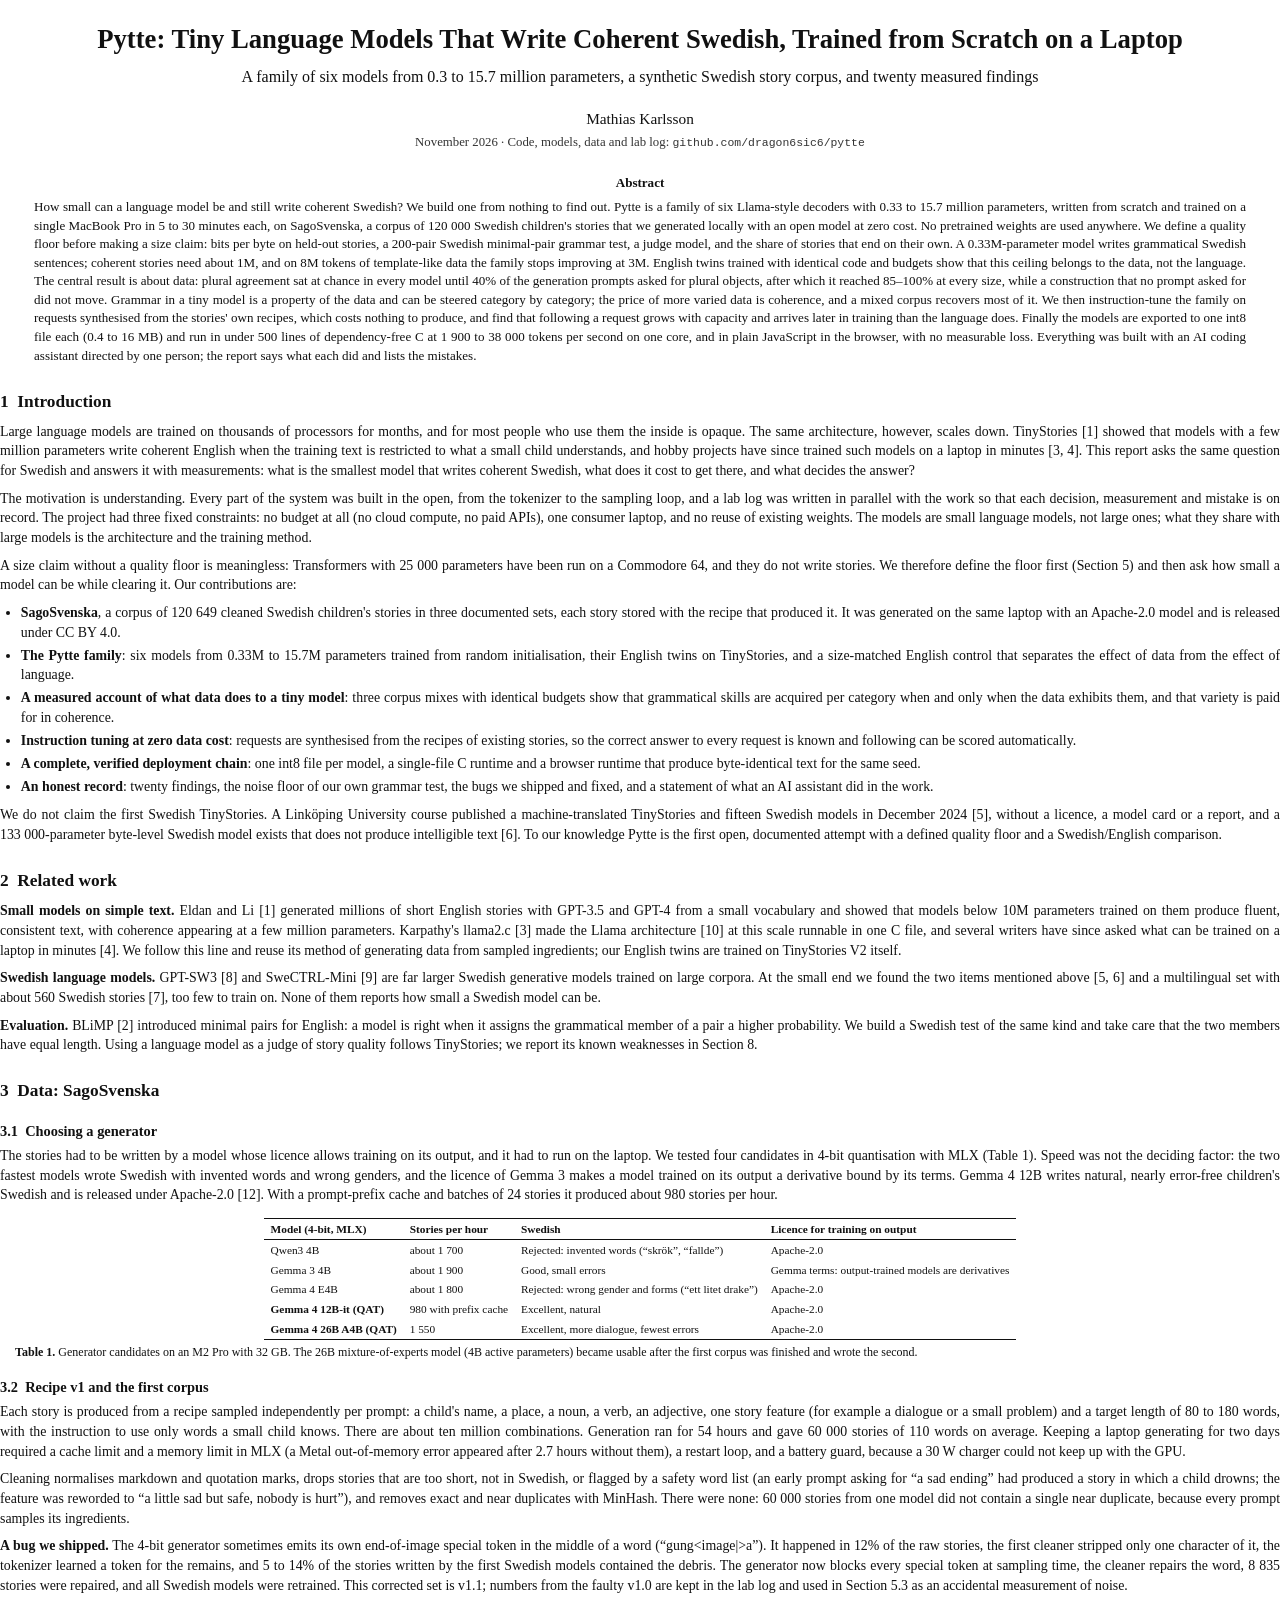
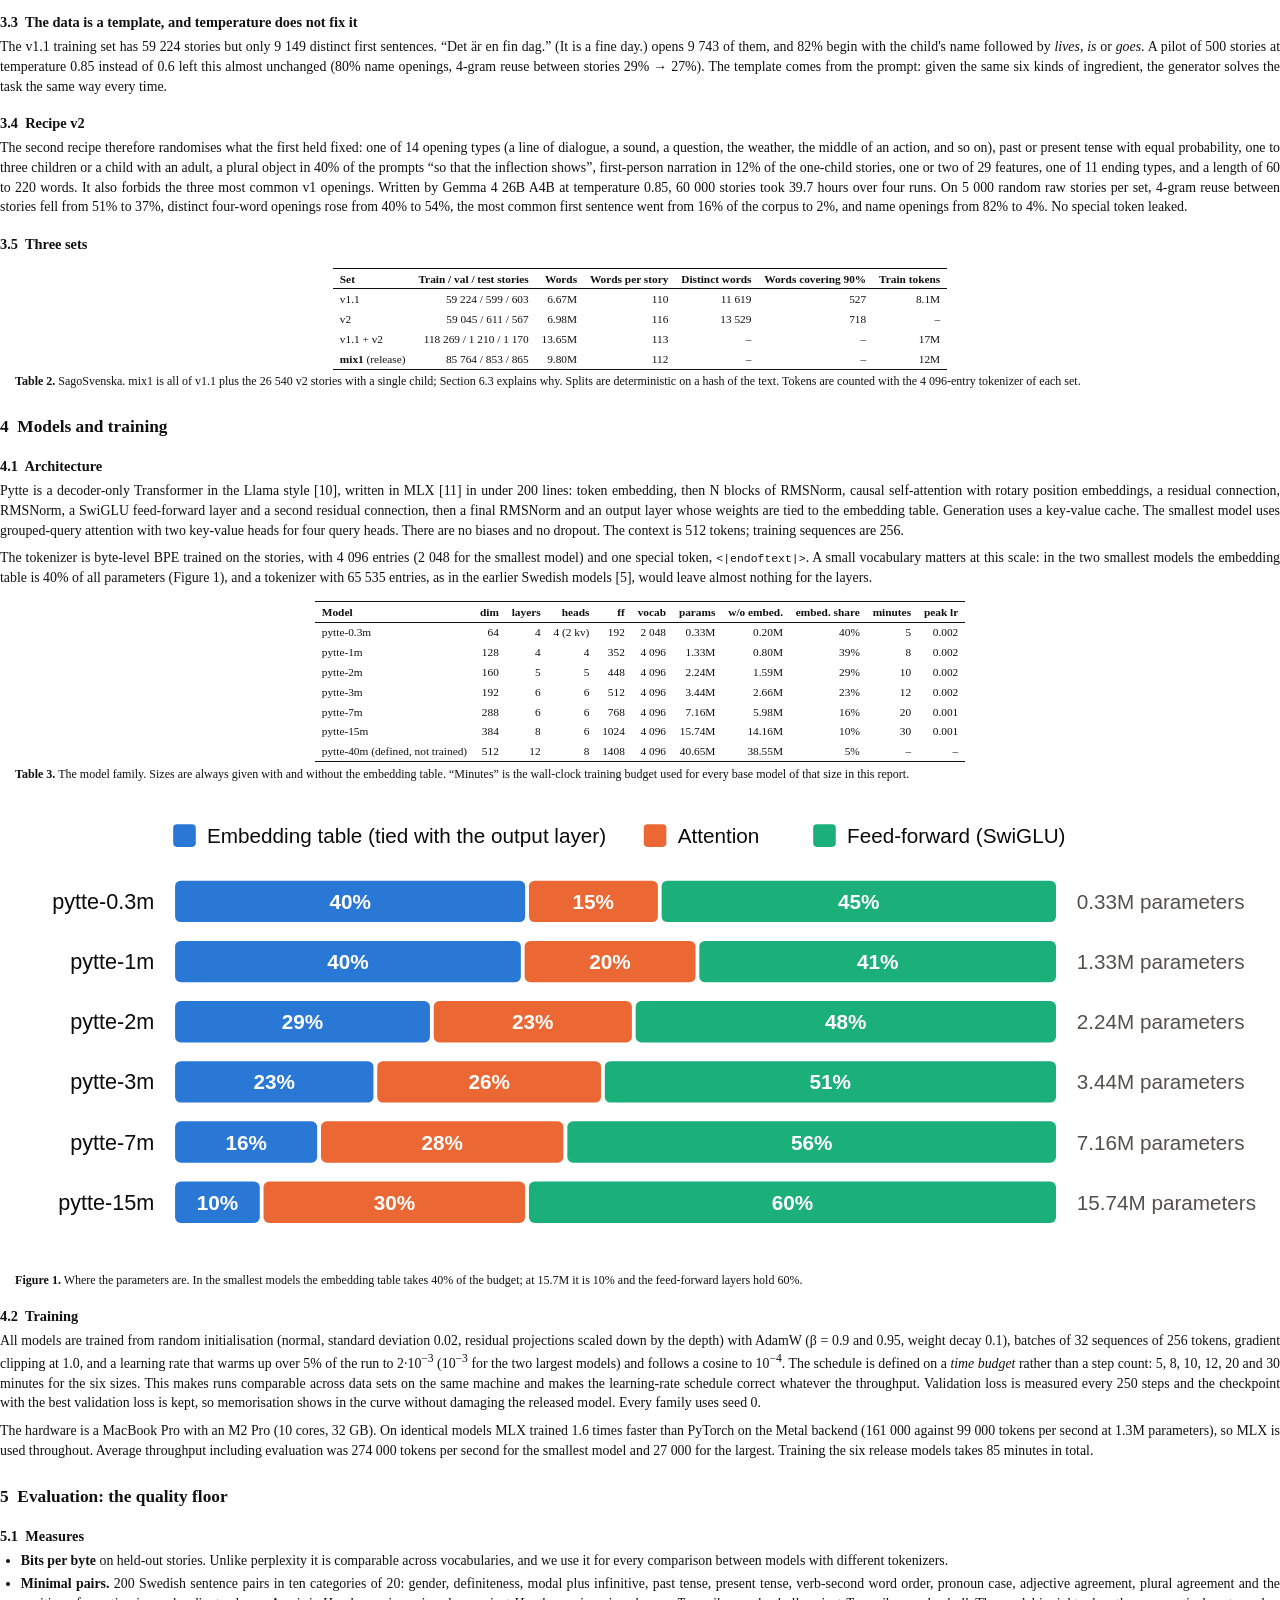
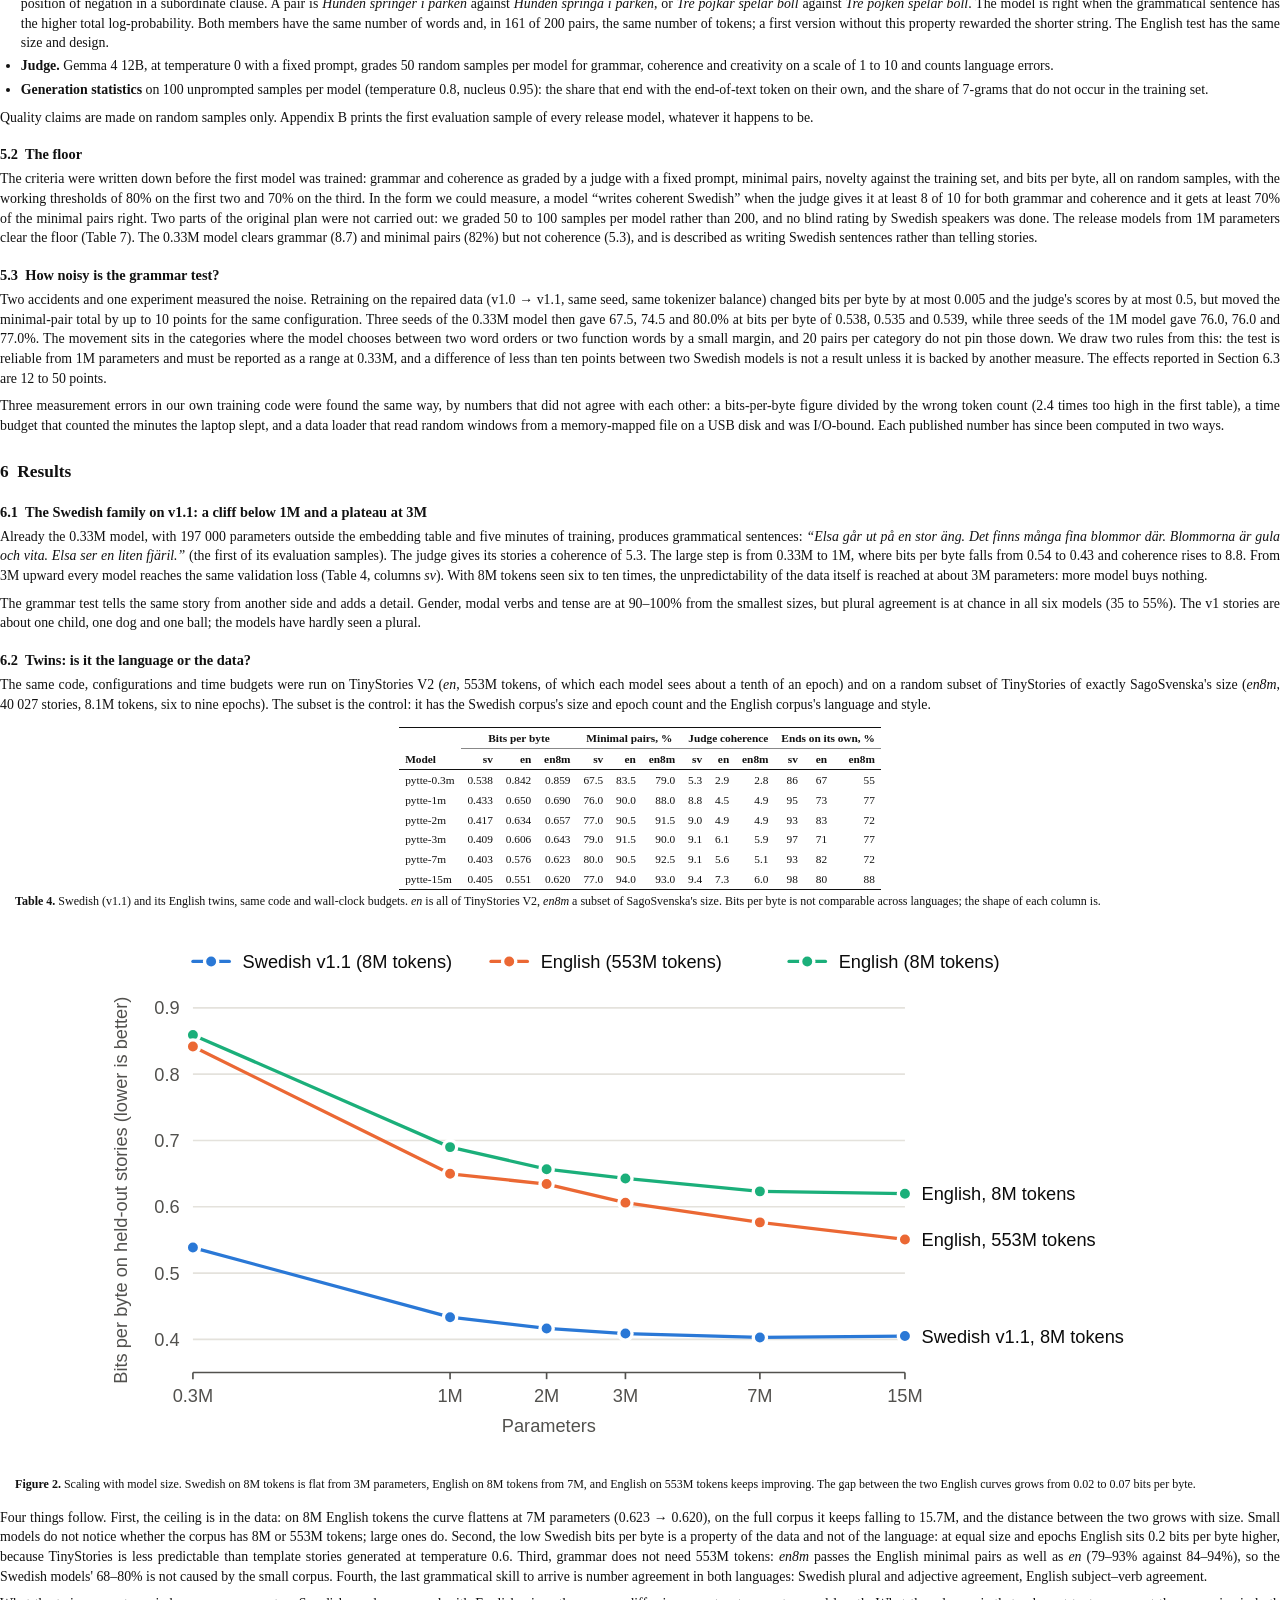
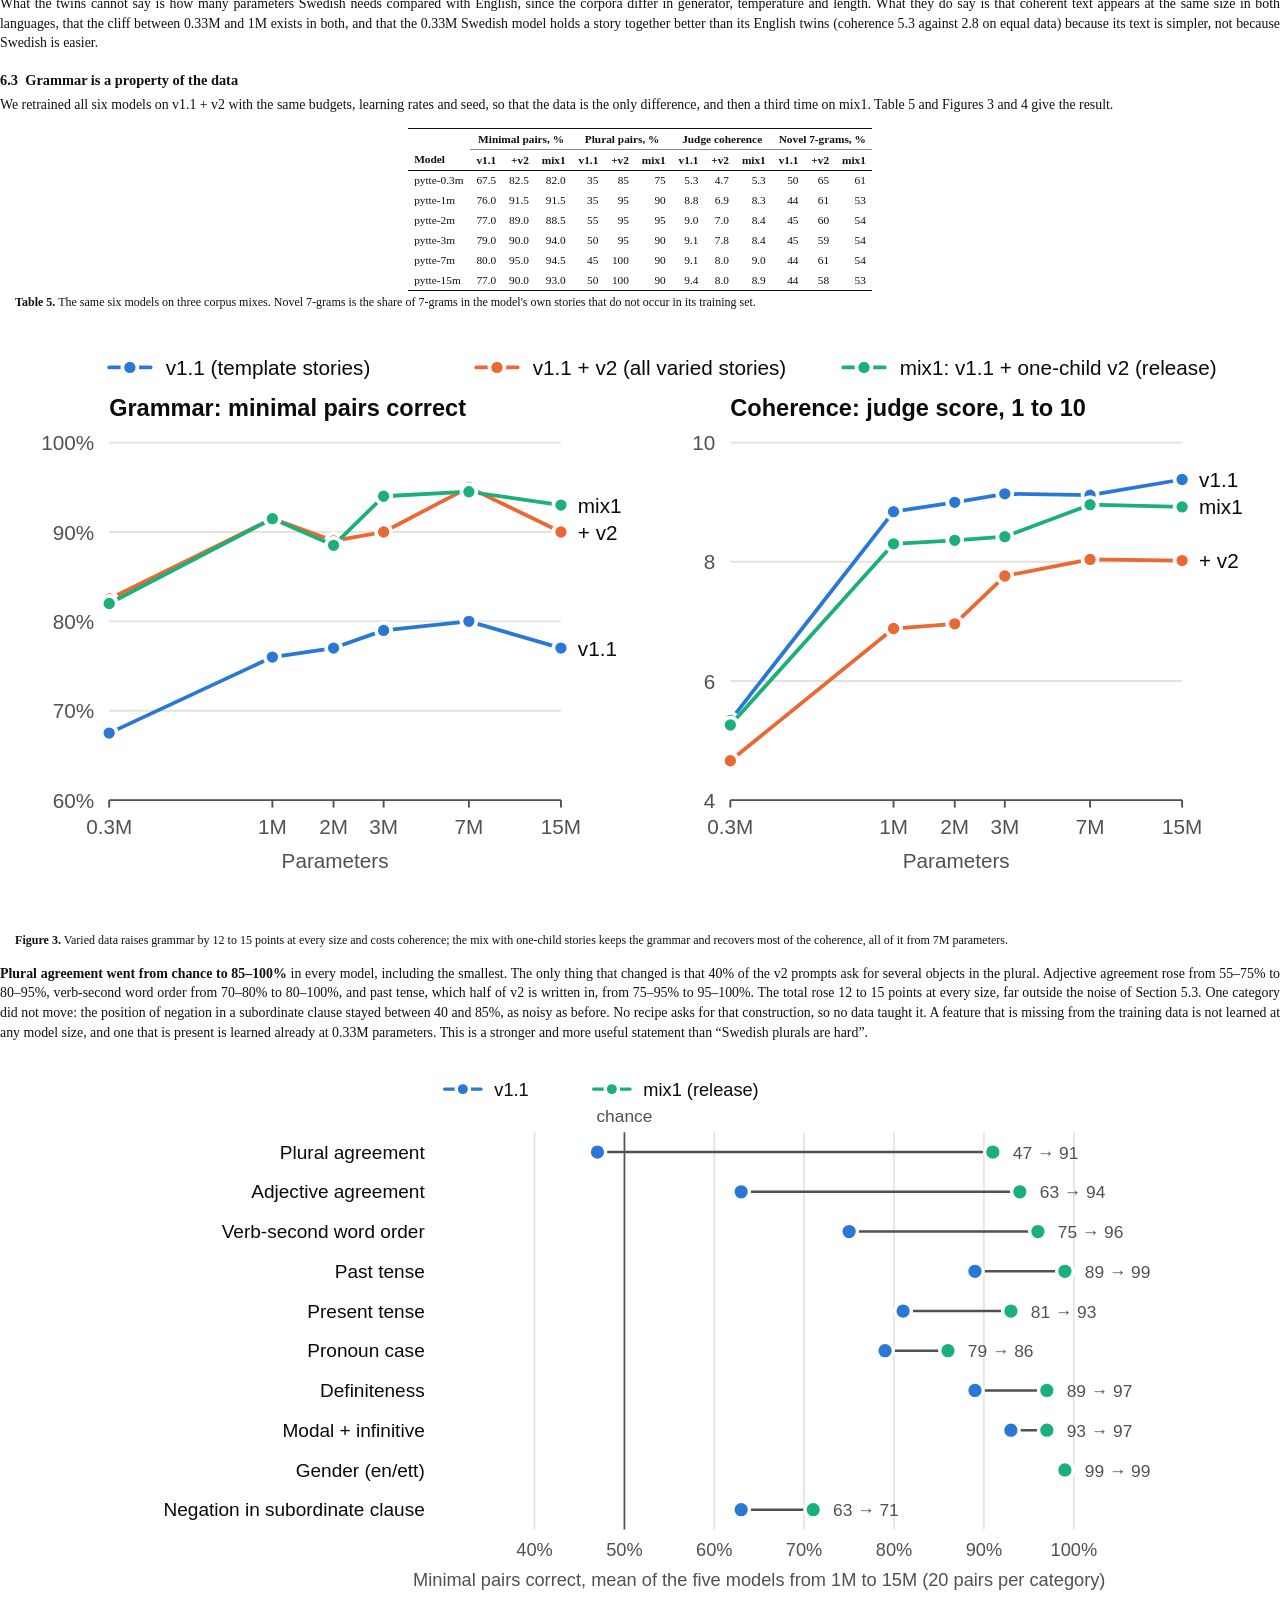
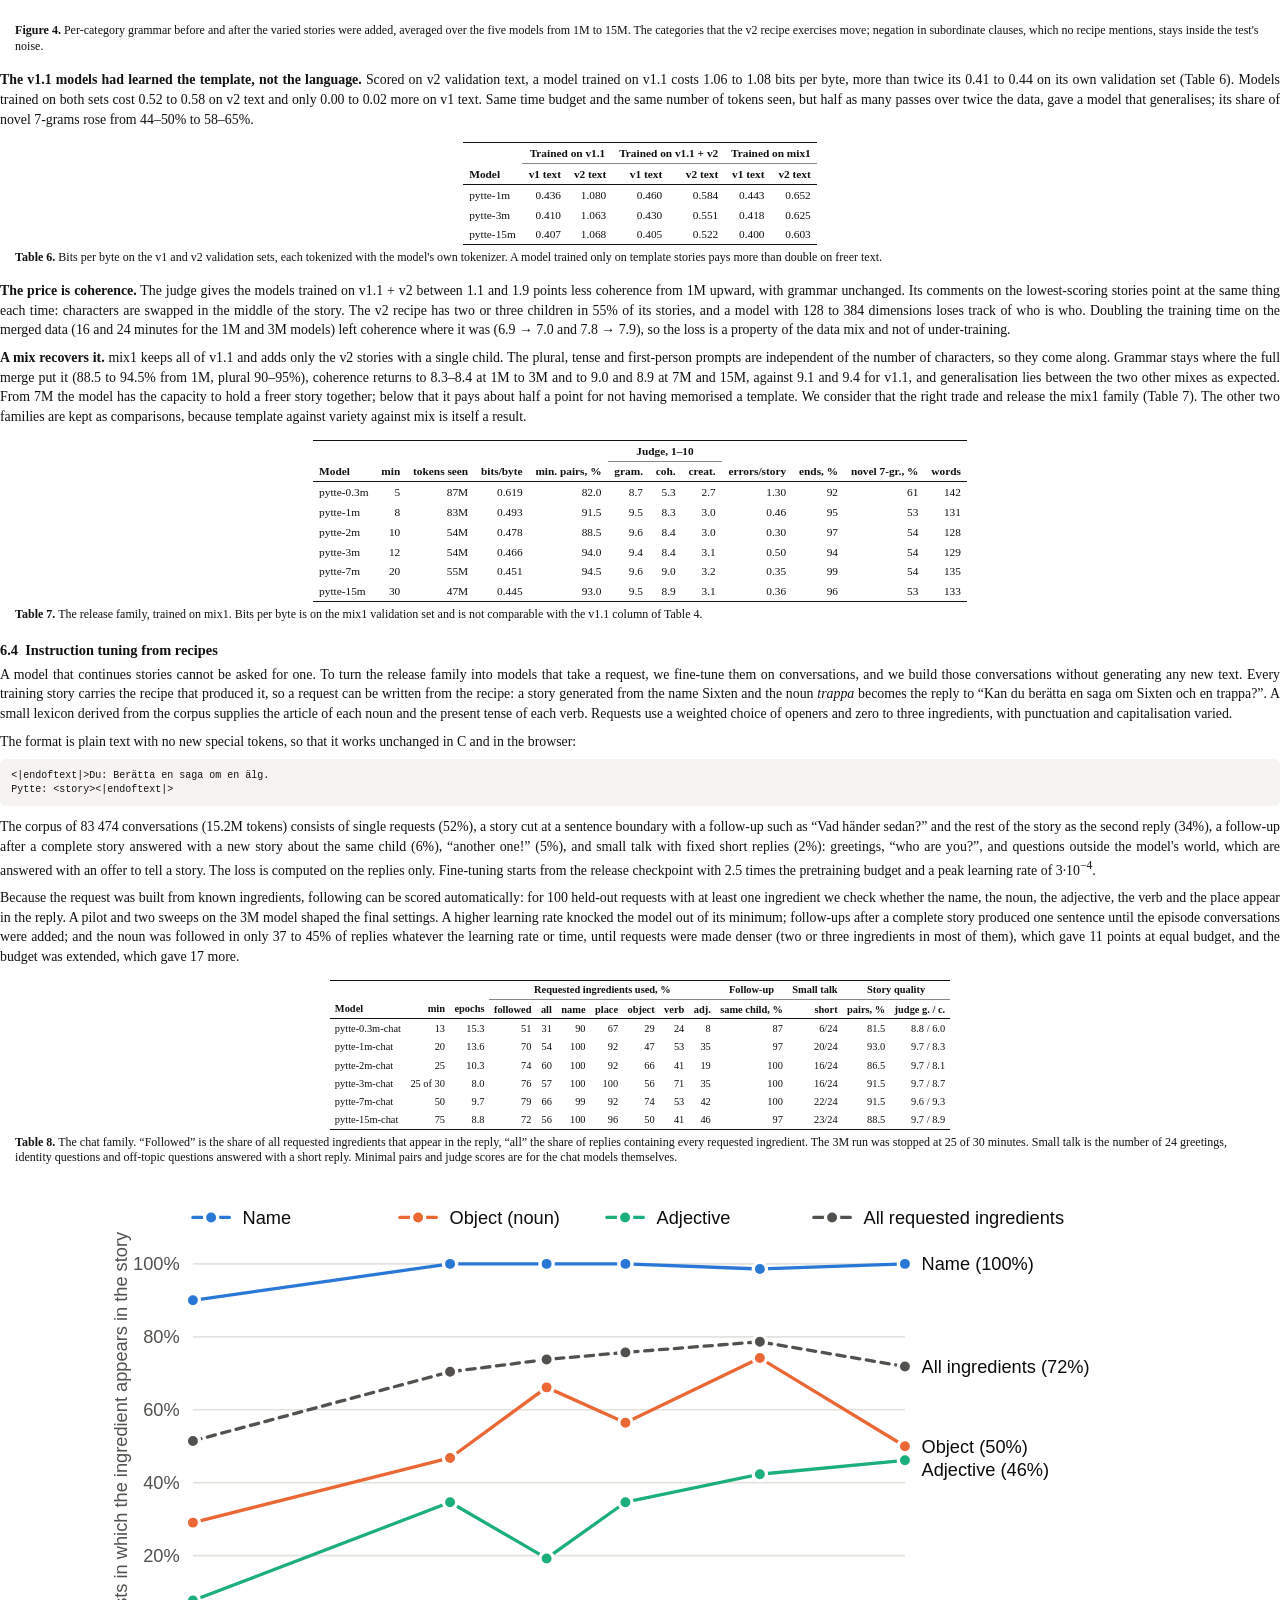
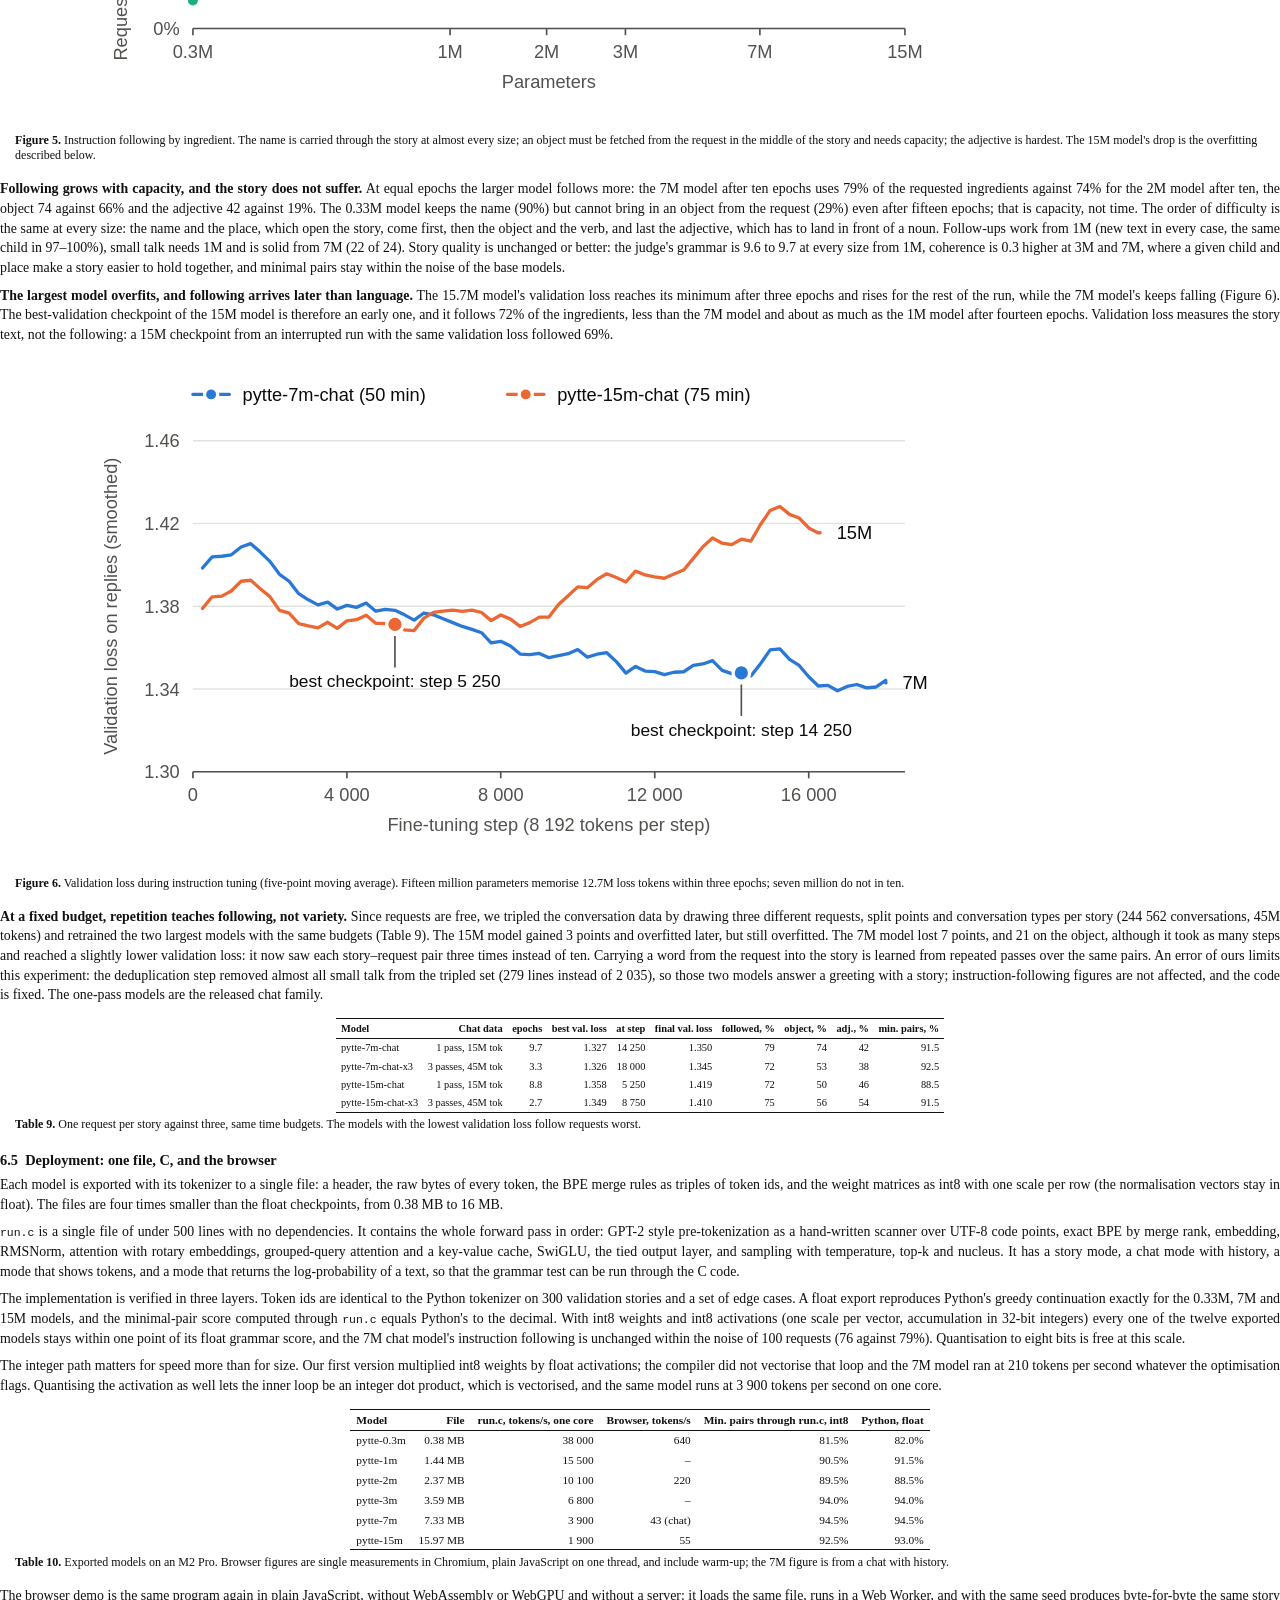
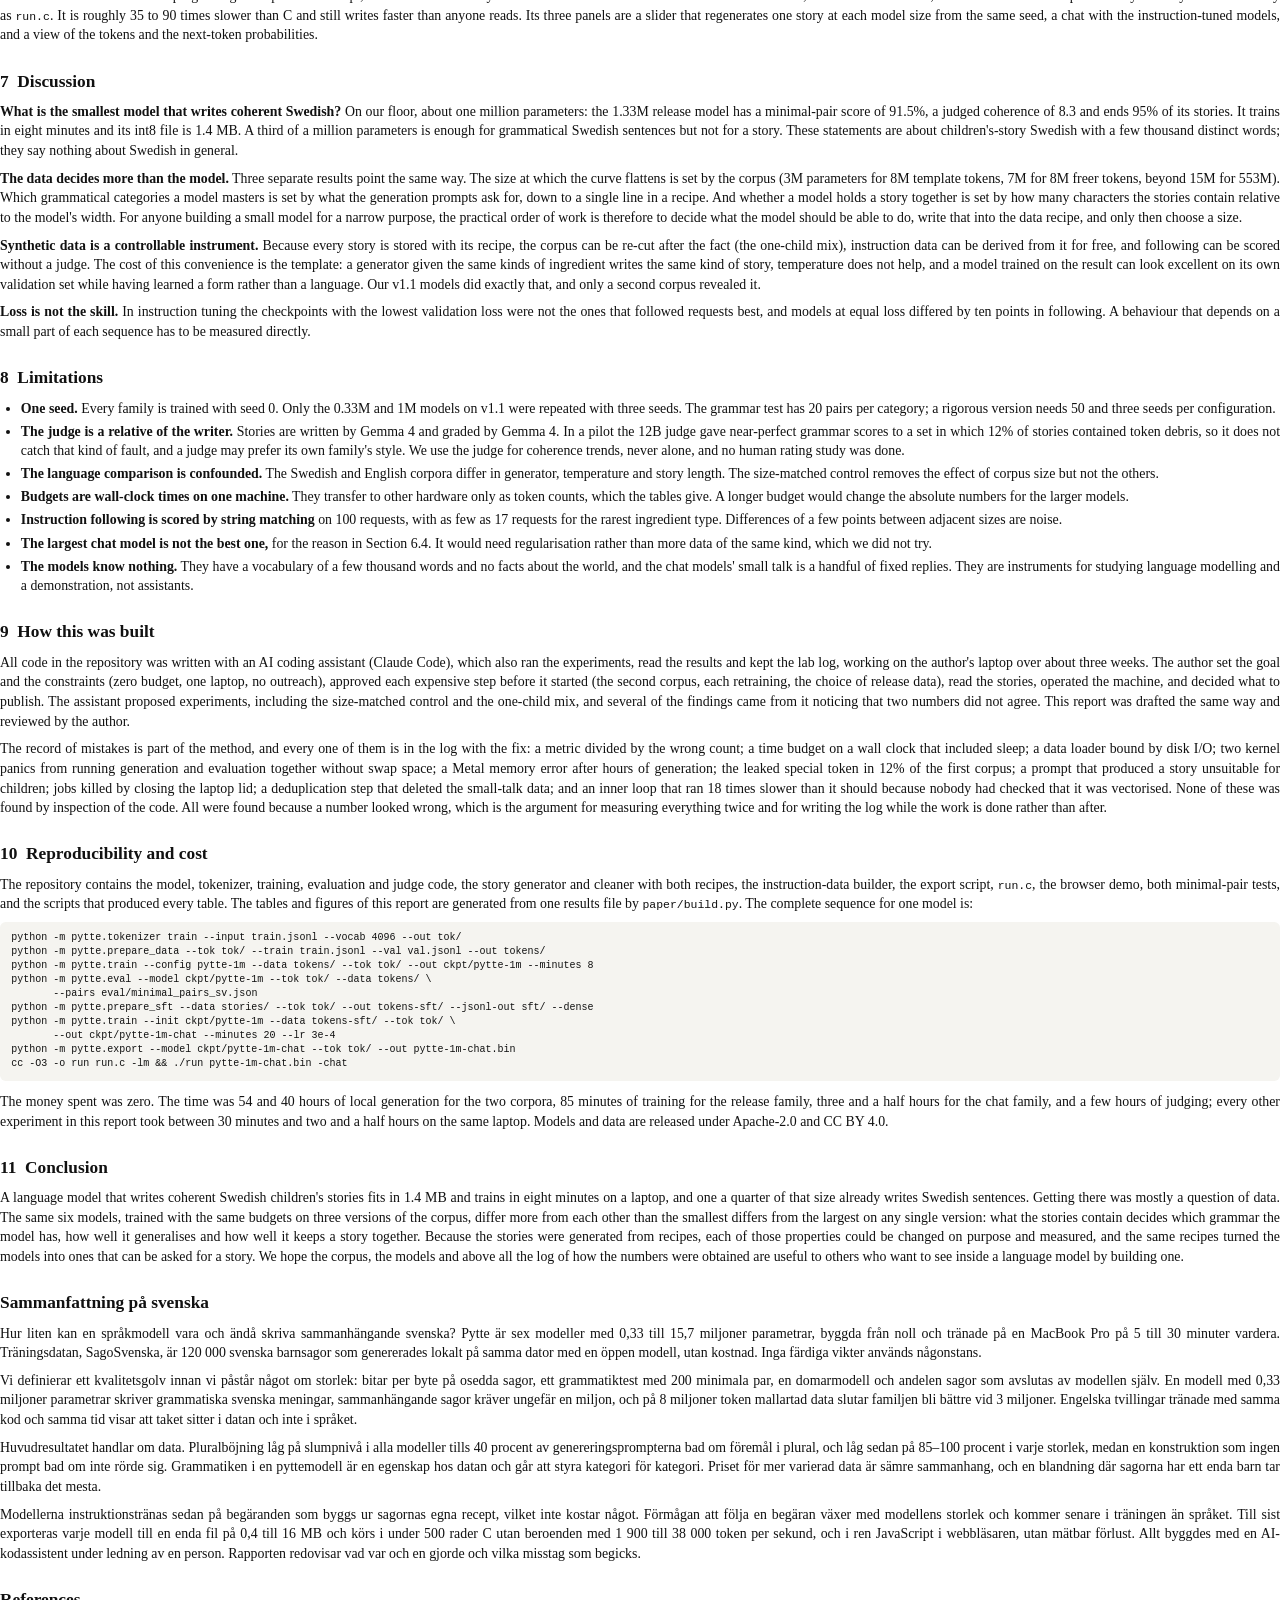
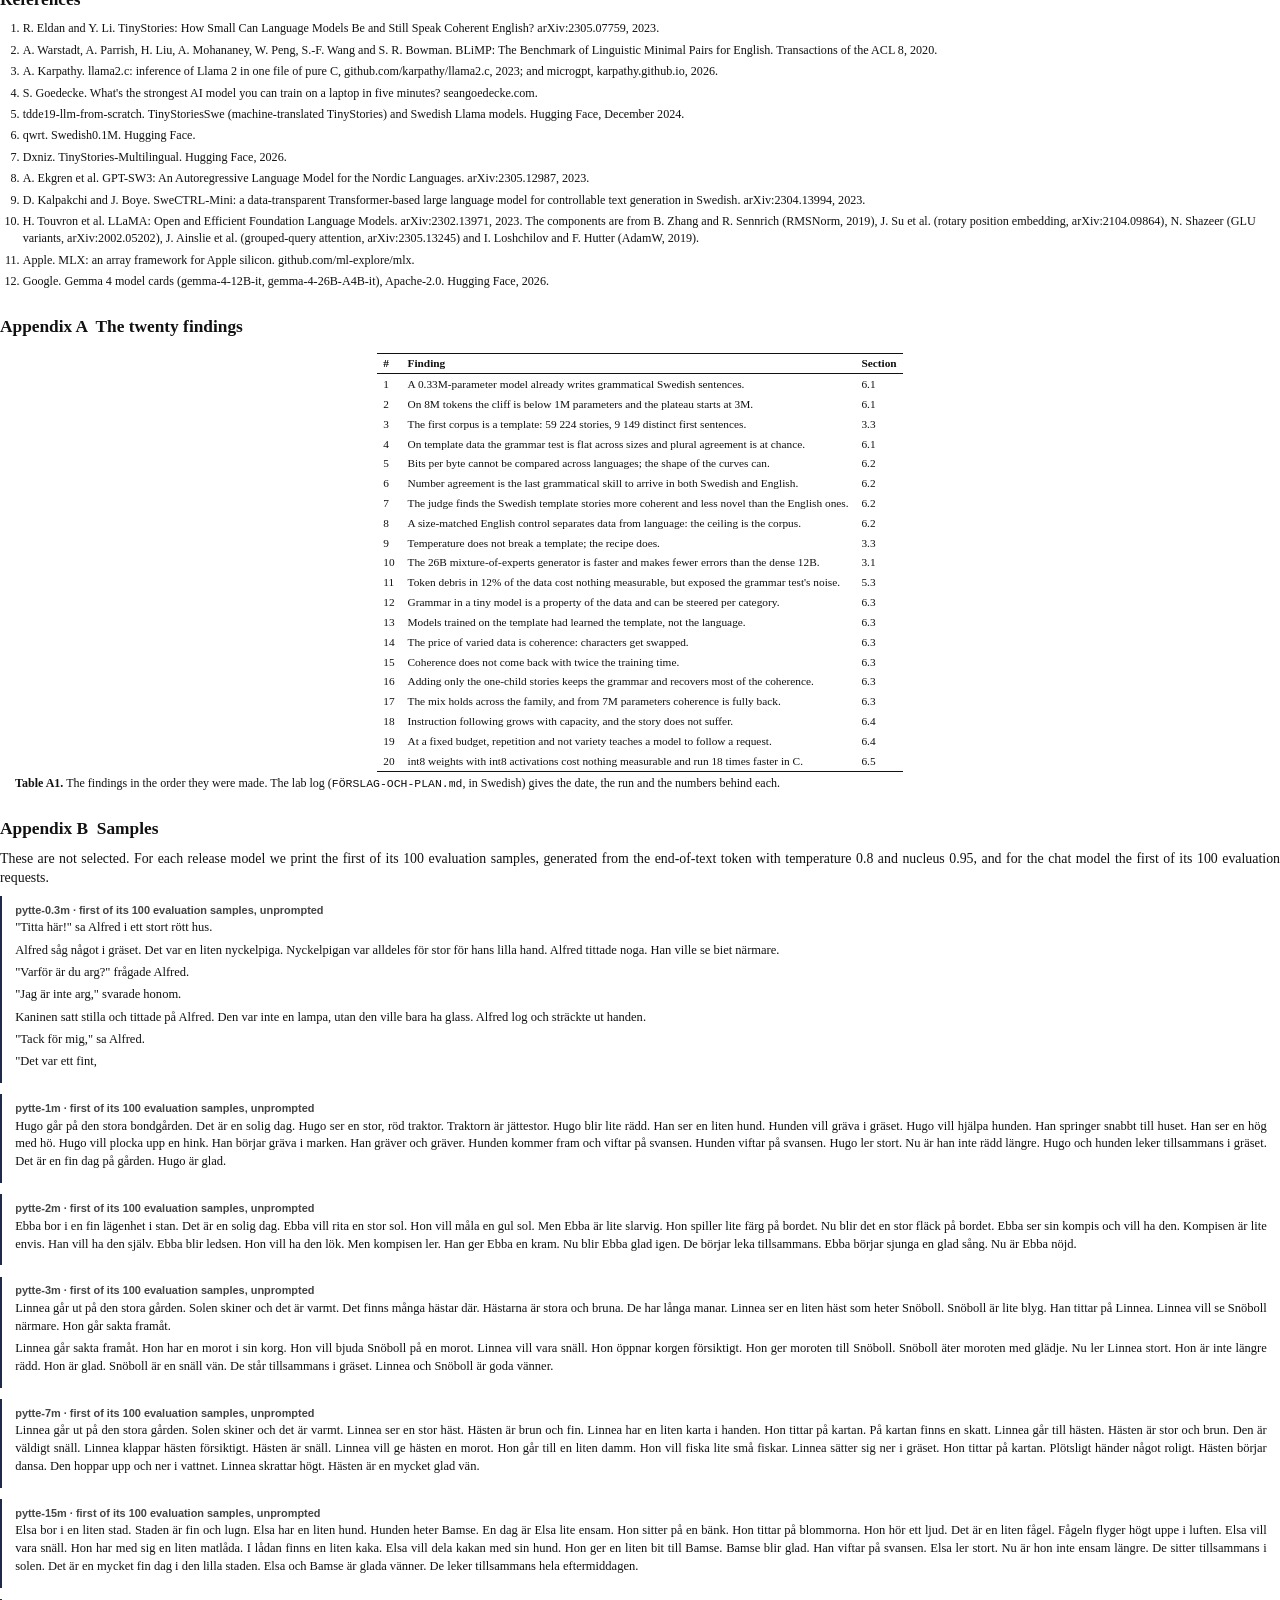
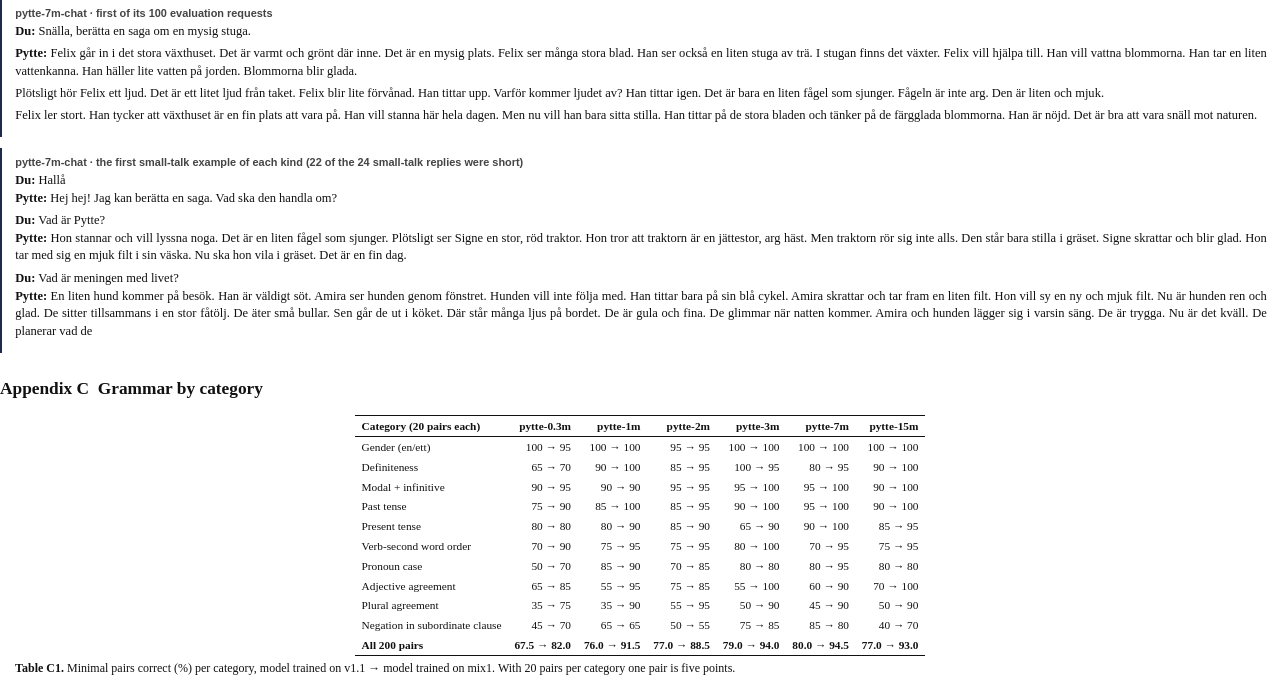
==== paper/pytte.html @ 37c6af65 "Report: paper/pytte.pdf (19 pages) with reproducible tables and figures paper/collect_results.py gat" ====
<!doctype html>
<html lang="en">
<head>
<meta charset="utf-8">
<title>Pytte: Tiny Language Models That Write Coherent Swedish, Trained from Scratch on a Laptop</title>
<meta name="author" content="Mathias Karlsson">
<style>
@page { size: A4; margin: 21mm 20mm 22mm 20mm; @bottom-center { content: counter(page); font: 9pt "STIX Two Text", Georgia, serif; color: #444; } }
@page :first { @bottom-center { content: ""; } }
* { box-sizing: border-box; }
html { font: 10.4pt/1.42 "STIX Two Text", "STIXGeneral", Georgia, "Times New Roman", serif; color: #111; }
body { margin: 0; text-align: justify; hyphens: auto; -webkit-hyphens: auto; hyphenate-limit-chars: 8 4 4; }
h1 { font-size: 20pt; line-height: 1.2; text-align: center; margin: 6mm 0 3mm; hyphens: none; }
.subtitle { text-align: center; font-size: 12pt; margin: 0 8mm 5mm; hyphens: none; }
.author { text-align: center; font-size: 11.5pt; margin: 0; }
.affil { text-align: center; font-size: 9.6pt; color: #333; margin: 1mm 0 6mm; }
.abstract { margin: 0 9mm 5mm; font-size: 9.8pt; }
.abstract b.h { display: block; text-align: center; margin-bottom: 1.5mm; }
h2 { font-size: 13pt; margin: 6.5mm 0 2mm; break-after: avoid; text-align: left; hyphens: none; }
h3 { font-size: 10.8pt; margin: 4.5mm 0 1.2mm; break-after: avoid; text-align: left; hyphens: none; }
p { margin: 0 0 2.1mm; orphans: 3; widows: 3; }
ul, ol { margin: 0 0 2.2mm; padding-left: 5.5mm; }
li { margin-bottom: 0.9mm; }
code, .mono { font: 8.6pt/1.3 Menlo, "SF Mono", Consolas, monospace; hyphens: none; }
pre { font: 7.5pt/1.4 Menlo, "SF Mono", Consolas, monospace; background: #f5f4f0; padding: 2.5mm 3mm; border-radius: 1.5mm; margin: 1mm 0 3mm; text-align: left; white-space: pre-wrap; break-inside: avoid; }
table { border-collapse: collapse; margin: 1.5mm auto 1mm; font-size: 8.5pt; line-height: 1.25; font-variant-numeric: tabular-nums; hyphens: none; text-align: right; }
thead tr:first-child th { border-top: 0.9pt solid #111; }
thead tr:last-child th { border-bottom: 0.5pt solid #111; }
tbody tr:last-child td { border-bottom: 0.9pt solid #111; }
th, td { padding: 0.75mm 1.7mm; vertical-align: top; }
td { white-space: nowrap; }
table.wrap td { white-space: normal; }
table.wide { font-size: 7.8pt; }
table.wide th, table.wide td { padding: 0.7mm 1.25mm; }
th { font-weight: 600; }
th.grp { text-align: center; border-bottom: 0.4pt solid #888; }
th.grp:empty { border-bottom: 0; }
td:first-child, th:first-child { text-align: left; white-space: nowrap; }
table.left td, table.left th { text-align: left; }
table.left td:first-child { white-space: normal; }
table.wrap td:first-child { white-space: normal; }
.tab, figure { break-inside: avoid; margin: 3.5mm 0 4mm; }
figure img { display: block; width: 100%; height: auto; }
figure.narrow img { width: 88%; margin: 0 auto; }
.cap { font-size: 9pt; line-height: 1.32; margin: 1.2mm 4mm 0; text-align: left; hyphens: none; }
.cap b { font-weight: 600; }
.sample { break-inside: avoid; margin: 0 0 3mm; padding: 2mm 3.5mm; border-left: 1.6pt solid #1E2A4A; font-size: 9.4pt; }
.sample .who { font: 600 8.2pt "Helvetica Neue", Helvetica, Arial, sans-serif; color: #444; margin-bottom: 1mm; text-align: left; }
.sample p { margin-bottom: 1.2mm; }
.refs { font-size: 9.1pt; text-align: left; hyphens: none; padding-left: 6mm; }
.refs li { margin-bottom: 1.1mm; }
.sv { hyphens: auto; }
.note { font-size: 9.2pt; color: #222; }
a { color: inherit; text-decoration: none; }
.pb { break-before: page; }
</style>
</head>
<body>

<h1>Pytte: Tiny Language Models That Write Coherent Swedish, Trained from Scratch on a Laptop</h1>
<p class="subtitle">A family of six models from 0.3 to 15.7 million parameters, a synthetic Swedish story corpus, and twenty measured findings</p>
<p class="author">Mathias Karlsson</p>
<p class="affil">November 2026 · Code, models, data and lab log: <span class="mono">github.com/dragon6sic6/pytte</span></p>

<div class="abstract">
<b class="h">Abstract</b>
<p>How small can a language model be and still write coherent Swedish? We build one from nothing to find out. Pytte is a family of six Llama-style decoders with 0.33 to 15.7 million parameters, written from scratch and trained on a single MacBook Pro in 5 to 30 minutes each, on SagoSvenska, a corpus of 120&nbsp;000 Swedish children's stories that we generated locally with an open model at zero cost. No pretrained weights are used anywhere. We define a quality floor before making a size claim: bits per byte on held-out stories, a 200-pair Swedish minimal-pair grammar test, a judge model, and the share of stories that end on their own. A 0.33M-parameter model writes grammatical Swedish sentences; coherent stories need about 1M, and on 8M tokens of template-like data the family stops improving at 3M. English twins trained with identical code and budgets show that this ceiling belongs to the data, not the language. The central result is about data: plural agreement sat at chance in every model until 40% of the generation prompts asked for plural objects, after which it reached 85–100% at every size, while a construction that no prompt asked for did not move. Grammar in a tiny model is a property of the data and can be steered category by category; the price of more varied data is coherence, and a mixed corpus recovers most of it. We then instruction-tune the family on requests synthesised from the stories' own recipes, which costs nothing to produce, and find that following a request grows with capacity and arrives later in training than the language does. Finally the models are exported to one int8 file each (0.4 to 16 MB) and run in under 500 lines of dependency-free C at 1&nbsp;900 to 38&nbsp;000 tokens per second on one core, and in plain JavaScript in the browser, with no measurable loss. Everything was built with an AI coding assistant directed by one person; the report says what each did and lists the mistakes.</p>
</div>

<h2>1&nbsp;&nbsp;Introduction</h2>
<p>Large language models are trained on thousands of processors for months, and for most people who use them the inside is opaque. The same architecture, however, scales down. TinyStories [1] showed that models with a few million parameters write coherent English when the training text is restricted to what a small child understands, and hobby projects have since trained such models on a laptop in minutes [3, 4]. This report asks the same question for Swedish and answers it with measurements: what is the smallest model that writes coherent Swedish, what does it cost to get there, and what decides the answer?</p>
<p>The motivation is understanding. Every part of the system was built in the open, from the tokenizer to the sampling loop, and a lab log was written in parallel with the work so that each decision, measurement and mistake is on record. The project had three fixed constraints: no budget at all (no cloud compute, no paid APIs), one consumer laptop, and no reuse of existing weights. The models are small language models, not large ones; what they share with large models is the architecture and the training method.</p>
<p>A size claim without a quality floor is meaningless: Transformers with 25&nbsp;000 parameters have been run on a Commodore 64, and they do not write stories. We therefore define the floor first (Section 5) and then ask how small a model can be while clearing it. Our contributions are:</p>
<ul>
<li><b>SagoSvenska</b>, a corpus of 120&nbsp;649 cleaned Swedish children's stories in three documented sets, each story stored with the recipe that produced it. It was generated on the same laptop with an Apache-2.0 model and is released under CC BY 4.0.</li>
<li><b>The Pytte family</b>: six models from 0.33M to 15.7M parameters trained from random initialisation, their English twins on TinyStories, and a size-matched English control that separates the effect of data from the effect of language.</li>
<li><b>A measured account of what data does to a tiny model</b>: three corpus mixes with identical budgets show that grammatical skills are acquired per category when and only when the data exhibits them, and that variety is paid for in coherence.</li>
<li><b>Instruction tuning at zero data cost</b>: requests are synthesised from the recipes of existing stories, so the correct answer to every request is known and following can be scored automatically.</li>
<li><b>A complete, verified deployment chain</b>: one int8 file per model, a single-file C runtime and a browser runtime that produce byte-identical text for the same seed.</li>
<li><b>An honest record</b>: twenty findings, the noise floor of our own grammar test, the bugs we shipped and fixed, and a statement of what an AI assistant did in the work.</li>
</ul>
<p>We do not claim the first Swedish TinyStories. A Linköping University course published a machine-translated TinyStories and fifteen Swedish models in December 2024 [5], without a licence, a model card or a report, and a 133&nbsp;000-parameter byte-level Swedish model exists that does not produce intelligible text [6]. To our knowledge Pytte is the first open, documented attempt with a defined quality floor and a Swedish/English comparison.</p>

<h2>2&nbsp;&nbsp;Related work</h2>
<p><b>Small models on simple text.</b> Eldan and Li [1] generated millions of short English stories with GPT-3.5 and GPT-4 from a small vocabulary and showed that models below 10M parameters trained on them produce fluent, consistent text, with coherence appearing at a few million parameters. Karpathy's llama2.c [3] made the Llama architecture [10] at this scale runnable in one C file, and several writers have since asked what can be trained on a laptop in minutes [4]. We follow this line and reuse its method of generating data from sampled ingredients; our English twins are trained on TinyStories V2 itself.</p>
<p><b>Swedish language models.</b> GPT-SW3 [8] and SweCTRL-Mini [9] are far larger Swedish generative models trained on large corpora. At the small end we found the two items mentioned above [5, 6] and a multilingual set with about 560 Swedish stories [7], too few to train on. None of them reports how small a Swedish model can be.</p>
<p><b>Evaluation.</b> BLiMP [2] introduced minimal pairs for English: a model is right when it assigns the grammatical member of a pair a higher probability. We build a Swedish test of the same kind and take care that the two members have equal length. Using a language model as a judge of story quality follows TinyStories; we report its known weaknesses in Section 8.</p>

<h2>3&nbsp;&nbsp;Data: SagoSvenska</h2>
<h3>3.1&nbsp;&nbsp;Choosing a generator</h3>
<p>The stories had to be written by a model whose licence allows training on its output, and it had to run on the laptop. We tested four candidates in 4-bit quantisation with MLX (Table 1). Speed was not the deciding factor: the two fastest models wrote Swedish with invented words and wrong genders, and the licence of Gemma 3 makes a model trained on its output a derivative bound by its terms. Gemma 4 12B writes natural, nearly error-free children's Swedish and is released under Apache-2.0 [12]. With a prompt-prefix cache and batches of 24 stories it produced about 980 stories per hour.</p>
<div class="tab">
<table class="left wrap">
<thead><tr><th>Model (4-bit, MLX)</th><th>Stories per hour</th><th>Swedish</th><th>Licence for training on output</th></tr></thead>
<tbody>
<tr><td>Qwen3 4B</td><td>about 1&nbsp;700</td><td>Rejected: invented words (“skrök”, “fallde”)</td><td>Apache-2.0</td></tr>
<tr><td>Gemma 3 4B</td><td>about 1&nbsp;900</td><td>Good, small errors</td><td>Gemma terms: output-trained models are derivatives</td></tr>
<tr><td>Gemma 4 E4B</td><td>about 1&nbsp;800</td><td>Rejected: wrong gender and forms (“ett litet drake”)</td><td>Apache-2.0</td></tr>
<tr><td><b>Gemma 4 12B-it (QAT)</b></td><td>980 with prefix cache</td><td>Excellent, natural</td><td>Apache-2.0</td></tr>
<tr><td><b>Gemma 4 26B A4B (QAT)</b></td><td>1&nbsp;550</td><td>Excellent, more dialogue, fewest errors</td><td>Apache-2.0</td></tr>
</tbody></table>
<p class="cap"><b>Table 1.</b> Generator candidates on an M2 Pro with 32 GB. The 26B mixture-of-experts model (4B active parameters) became usable after the first corpus was finished and wrote the second.</p>
</div>

<h3>3.2&nbsp;&nbsp;Recipe v1 and the first corpus</h3>
<p>Each story is produced from a recipe sampled independently per prompt: a child's name, a place, a noun, a verb, an adjective, one story feature (for example a dialogue or a small problem) and a target length of 80 to 180 words, with the instruction to use only words a small child knows. There are about ten million combinations. Generation ran for 54 hours and gave 60&nbsp;000 stories of 110 words on average. Keeping a laptop generating for two days required a cache limit and a memory limit in MLX (a Metal out-of-memory error appeared after 2.7 hours without them), a restart loop, and a battery guard, because a 30 W charger could not keep up with the GPU.</p>
<p>Cleaning normalises markdown and quotation marks, drops stories that are too short, not in Swedish, or flagged by a safety word list (an early prompt asking for “a sad ending” had produced a story in which a child drowns; the feature was reworded to “a little sad but safe, nobody is hurt”), and removes exact and near duplicates with MinHash. There were none: 60&nbsp;000 stories from one model did not contain a single near duplicate, because every prompt samples its ingredients.</p>
<p><b>A bug we shipped.</b> The 4-bit generator sometimes emits its own end-of-image special token in the middle of a word (“gung&lt;image|&gt;a”). It happened in 12% of the raw stories, the first cleaner stripped only one character of it, the tokenizer learned a token for the remains, and 5 to 14% of the stories written by the first Swedish models contained the debris. The generator now blocks every special token at sampling time, the cleaner repairs the word, 8&nbsp;835 stories were repaired, and all Swedish models were retrained. This corrected set is v1.1; numbers from the faulty v1.0 are kept in the lab log and used in Section 5.3 as an accidental measurement of noise.</p>

<h3>3.3&nbsp;&nbsp;The data is a template, and temperature does not fix it</h3>
<p>The v1.1 training set has 59&nbsp;224 stories but only 9&nbsp;149 distinct first sentences. “Det är en fin dag.” (It is a fine day.) opens 9&nbsp;743 of them, and 82% begin with the child's name followed by <i>lives</i>, <i>is</i> or <i>goes</i>. A pilot of 500 stories at temperature 0.85 instead of 0.6 left this almost unchanged (80% name openings, 4-gram reuse between stories 29% → 27%). The template comes from the prompt: given the same six kinds of ingredient, the generator solves the task the same way every time.</p>

<h3>3.4&nbsp;&nbsp;Recipe v2</h3>
<p>The second recipe therefore randomises what the first held fixed: one of 14 opening types (a line of dialogue, a sound, a question, the weather, the middle of an action, and so on), past or present tense with equal probability, one to three children or a child with an adult, a plural object in 40% of the prompts “so that the inflection shows”, first-person narration in 12% of the one-child stories, one or two of 29 features, one of 11 ending types, and a length of 60 to 220 words. It also forbids the three most common v1 openings. Written by Gemma 4 26B A4B at temperature 0.85, 60&nbsp;000 stories took 39.7 hours over four runs. On 5&nbsp;000 random raw stories per set, 4-gram reuse between stories fell from 51% to 37%, distinct four-word openings rose from 40% to 54%, the most common first sentence went from 16% of the corpus to 2%, and name openings from 82% to 4%. No special token leaked.</p>

<h3>3.5&nbsp;&nbsp;Three sets</h3>
<div class="tab">
<table>
<thead><tr><th>Set</th><th>Train / val / test stories</th><th>Words</th><th>Words per story</th><th>Distinct words</th><th>Words covering 90%</th><th>Train tokens</th></tr></thead>
<tbody>
<tr><td>v1.1</td><td>59&nbsp;224 / 599 / 603</td><td>6.67M</td><td>110</td><td>11&nbsp;619</td><td>527</td><td>8.1M</td></tr>
<tr><td>v2</td><td>59&nbsp;045 / 611 / 567</td><td>6.98M</td><td>116</td><td>13&nbsp;529</td><td>718</td><td>–</td></tr>
<tr><td>v1.1 + v2</td><td>118&nbsp;269 / 1&nbsp;210 / 1&nbsp;170</td><td>13.65M</td><td>113</td><td>–</td><td>–</td><td>17M</td></tr>
<tr><td><b>mix1</b> (release)</td><td>85&nbsp;764 / 853 / 865</td><td>9.80M</td><td>112</td><td>–</td><td>–</td><td>12M</td></tr>
</tbody></table>
<p class="cap"><b>Table 2.</b> SagoSvenska. mix1 is all of v1.1 plus the 26&nbsp;540 v2 stories with a single child; Section 6.3 explains why. Splits are deterministic on a hash of the text. Tokens are counted with the 4&nbsp;096-entry tokenizer of each set.</p>
</div>

<h2>4&nbsp;&nbsp;Models and training</h2>
<h3>4.1&nbsp;&nbsp;Architecture</h3>
<p>Pytte is a decoder-only Transformer in the Llama style [10], written in MLX [11] in under 200 lines: token embedding, then N blocks of RMSNorm, causal self-attention with rotary position embeddings, a residual connection, RMSNorm, a SwiGLU feed-forward layer and a second residual connection, then a final RMSNorm and an output layer whose weights are tied to the embedding table. Generation uses a key-value cache. The smallest model uses grouped-query attention with two key-value heads for four query heads. There are no biases and no dropout. The context is 512 tokens; training sequences are 256.</p>
<p>The tokenizer is byte-level BPE trained on the stories, with 4&nbsp;096 entries (2&nbsp;048 for the smallest model) and one special token, <code>&lt;|endoftext|&gt;</code>. A small vocabulary matters at this scale: in the two smallest models the embedding table is 40% of all parameters (Figure 1), and a tokenizer with 65&nbsp;535 entries, as in the earlier Swedish models [5], would leave almost nothing for the layers.</p>
<div class="tab">
<table class="">
<thead>
<tr><th>Model</th><th>dim</th><th>layers</th><th>heads</th><th>ff</th><th>vocab</th><th>params</th><th>w/o embed.</th><th>embed. share</th><th>minutes</th><th>peak lr</th></tr></thead><tbody>
<tr><td>pytte-0.3m</td><td>64</td><td>4</td><td>4 (2 kv)</td><td>192</td><td>2&nbsp;048</td><td>0.33M</td><td>0.20M</td><td>40%</td><td>5</td><td>0.002</td></tr>
<tr><td>pytte-1m</td><td>128</td><td>4</td><td>4</td><td>352</td><td>4&nbsp;096</td><td>1.33M</td><td>0.80M</td><td>39%</td><td>8</td><td>0.002</td></tr>
<tr><td>pytte-2m</td><td>160</td><td>5</td><td>5</td><td>448</td><td>4&nbsp;096</td><td>2.24M</td><td>1.59M</td><td>29%</td><td>10</td><td>0.002</td></tr>
<tr><td>pytte-3m</td><td>192</td><td>6</td><td>6</td><td>512</td><td>4&nbsp;096</td><td>3.44M</td><td>2.66M</td><td>23%</td><td>12</td><td>0.002</td></tr>
<tr><td>pytte-7m</td><td>288</td><td>6</td><td>6</td><td>768</td><td>4&nbsp;096</td><td>7.16M</td><td>5.98M</td><td>16%</td><td>20</td><td>0.001</td></tr>
<tr><td>pytte-15m</td><td>384</td><td>8</td><td>6</td><td>1024</td><td>4&nbsp;096</td><td>15.74M</td><td>14.16M</td><td>10%</td><td>30</td><td>0.001</td></tr>
<tr><td>pytte-40m (defined, not trained)</td><td>512</td><td>12</td><td>8</td><td>1408</td><td>4&nbsp;096</td><td>40.65M</td><td>38.55M</td><td>5%</td><td>–</td><td>–</td></tr>
</tbody></table>
<p class="cap"><b>Table 3.</b> The model family. Sizes are always given with and without the embedding table. “Minutes” is the wall-clock training budget used for every base model of that size in this report.</p>
</div>
<figure>
<img src="figures/params.svg" alt="Stacked bars showing the share of parameters in the embedding table, attention and feed-forward layers for each model">
<p class="cap"><b>Figure 1.</b> Where the parameters are. In the smallest models the embedding table takes 40% of the budget; at 15.7M it is 10% and the feed-forward layers hold 60%.</p>
</figure>

<h3>4.2&nbsp;&nbsp;Training</h3>
<p>All models are trained from random initialisation (normal, standard deviation 0.02, residual projections scaled down by the depth) with AdamW (β = 0.9 and 0.95, weight decay 0.1), batches of 32 sequences of 256 tokens, gradient clipping at 1.0, and a learning rate that warms up over 5% of the run to 2·10<sup>−3</sup> (10<sup>−3</sup> for the two largest models) and follows a cosine to 10<sup>−4</sup>. The schedule is defined on a <i>time budget</i> rather than a step count: 5, 8, 10, 12, 20 and 30 minutes for the six sizes. This makes runs comparable across data sets on the same machine and makes the learning-rate schedule correct whatever the throughput. Validation loss is measured every 250 steps and the checkpoint with the best validation loss is kept, so memorisation shows in the curve without damaging the released model. Every family uses seed 0.</p>
<p>The hardware is a MacBook Pro with an M2 Pro (10 cores, 32 GB). On identical models MLX trained 1.6 times faster than PyTorch on the Metal backend (161&nbsp;000 against 99&nbsp;000 tokens per second at 1.3M parameters), so MLX is used throughout. Average throughput including evaluation was 274&nbsp;000 tokens per second for the smallest model and 27&nbsp;000 for the largest. Training the six release models takes 85 minutes in total.</p>

<h2>5&nbsp;&nbsp;Evaluation: the quality floor</h2>
<h3>5.1&nbsp;&nbsp;Measures</h3>
<ul>
<li><b>Bits per byte</b> on held-out stories. Unlike perplexity it is comparable across vocabularies, and we use it for every comparison between models with different tokenizers.</li>
<li><b>Minimal pairs.</b> 200 Swedish sentence pairs in ten categories of 20: gender, definiteness, modal plus infinitive, past tense, present tense, verb-second word order, pronoun case, adjective agreement, plural agreement and the position of negation in a subordinate clause. A pair is <i>Hunden springer i parken</i> against <i>Hunden springa i parken</i>, or <i>Tre pojkar spelar boll</i> against <i>Tre pojken spelar boll</i>. The model is right when the grammatical sentence has the higher total log-probability. Both members have the same number of words and, in 161 of 200 pairs, the same number of tokens; a first version without this property rewarded the shorter string. The English test has the same size and design.</li>
<li><b>Judge.</b> Gemma 4 12B, at temperature 0 with a fixed prompt, grades 50 random samples per model for grammar, coherence and creativity on a scale of 1 to 10 and counts language errors.</li>
<li><b>Generation statistics</b> on 100 unprompted samples per model (temperature 0.8, nucleus 0.95): the share that end with the end-of-text token on their own, and the share of 7-grams that do not occur in the training set.</li>
</ul>
<p>Quality claims are made on random samples only. Appendix B prints the first evaluation sample of every release model, whatever it happens to be.</p>

<h3>5.2&nbsp;&nbsp;The floor</h3>
<p>The criteria were written down before the first model was trained: grammar and coherence as graded by a judge with a fixed prompt, minimal pairs, novelty against the training set, and bits per byte, all on random samples, with the working thresholds of 80% on the first two and 70% on the third. In the form we could measure, a model “writes coherent Swedish” when the judge gives it at least 8 of 10 for both grammar and coherence and it gets at least 70% of the minimal pairs right. Two parts of the original plan were not carried out: we graded 50 to 100 samples per model rather than 200, and no blind rating by Swedish speakers was done. The release models from 1M parameters clear the floor (Table 7). The 0.33M model clears grammar (8.7) and minimal pairs (82%) but not coherence (5.3), and is described as writing Swedish sentences rather than telling stories.</p>

<h3>5.3&nbsp;&nbsp;How noisy is the grammar test?</h3>
<p>Two accidents and one experiment measured the noise. Retraining on the repaired data (v1.0 → v1.1, same seed, same tokenizer balance) changed bits per byte by at most 0.005 and the judge's scores by at most 0.5, but moved the minimal-pair total by up to 10 points for the same configuration. Three seeds of the 0.33M model then gave 67.5, 74.5 and 80.0% at bits per byte of 0.538, 0.535 and 0.539, while three seeds of the 1M model gave 76.0, 76.0 and 77.0%. The movement sits in the categories where the model chooses between two word orders or two function words by a small margin, and 20 pairs per category do not pin those down. We draw two rules from this: the test is reliable from 1M parameters and must be reported as a range at 0.33M, and a difference of less than ten points between two Swedish models is not a result unless it is backed by another measure. The effects reported in Section 6.3 are 12 to 50 points.</p>
<p>Three measurement errors in our own training code were found the same way, by numbers that did not agree with each other: a bits-per-byte figure divided by the wrong token count (2.4 times too high in the first table), a time budget that counted the minutes the laptop slept, and a data loader that read random windows from a memory-mapped file on a USB disk and was I/O-bound. Each published number has since been computed in two ways.</p>

<h2>6&nbsp;&nbsp;Results</h2>
<h3>6.1&nbsp;&nbsp;The Swedish family on v1.1: a cliff below 1M and a plateau at 3M</h3>
<p>Already the 0.33M model, with 197&nbsp;000 parameters outside the embedding table and five minutes of training, produces grammatical sentences: <i>“Elsa går ut på en stor äng. Det finns många fina blommor där. Blommorna är gula och vita. Elsa ser en liten fjäril.”</i> (the first of its evaluation samples). The judge gives its stories a coherence of 5.3. The large step is from 0.33M to 1M, where bits per byte falls from 0.54 to 0.43 and coherence rises to 8.8. From 3M upward every model reaches the same validation loss (Table 4, columns <i>sv</i>). With 8M tokens seen six to ten times, the unpredictability of the data itself is reached at about 3M parameters: more model buys nothing.</p>
<p>The grammar test tells the same story from another side and adds a detail. Gender, modal verbs and tense are at 90–100% from the smallest sizes, but plural agreement is at chance in all six models (35 to 55%). The v1 stories are about one child, one dog and one ball; the models have hardly seen a plural.</p>

<h3>6.2&nbsp;&nbsp;Twins: is it the language or the data?</h3>
<p>The same code, configurations and time budgets were run on TinyStories V2 (<i>en</i>, 553M tokens, of which each model sees about a tenth of an epoch) and on a random subset of TinyStories of exactly SagoSvenska's size (<i>en8m</i>, 40&nbsp;027 stories, 8.1M tokens, six to nine epochs). The subset is the control: it has the Swedish corpus's size and epoch count and the English corpus's language and style.</p>
<div class="tab">
<table class="">
<thead>
<tr><th colspan="1" class="grp"></th><th colspan="3" class="grp">Bits per byte</th><th colspan="3" class="grp">Minimal pairs, %</th><th colspan="3" class="grp">Judge coherence</th><th colspan="3" class="grp">Ends on its own, %</th></tr>
<tr><th>Model</th><th>sv</th><th>en</th><th>en8m</th><th>sv</th><th>en</th><th>en8m</th><th>sv</th><th>en</th><th>en8m</th><th>sv</th><th>en</th><th>en8m</th></tr></thead><tbody>
<tr><td>pytte-0.3m</td><td>0.538</td><td>0.842</td><td>0.859</td><td>67.5</td><td>83.5</td><td>79.0</td><td>5.3</td><td>2.9</td><td>2.8</td><td>86</td><td>67</td><td>55</td></tr>
<tr><td>pytte-1m</td><td>0.433</td><td>0.650</td><td>0.690</td><td>76.0</td><td>90.0</td><td>88.0</td><td>8.8</td><td>4.5</td><td>4.9</td><td>95</td><td>73</td><td>77</td></tr>
<tr><td>pytte-2m</td><td>0.417</td><td>0.634</td><td>0.657</td><td>77.0</td><td>90.5</td><td>91.5</td><td>9.0</td><td>4.9</td><td>4.9</td><td>93</td><td>83</td><td>72</td></tr>
<tr><td>pytte-3m</td><td>0.409</td><td>0.606</td><td>0.643</td><td>79.0</td><td>91.5</td><td>90.0</td><td>9.1</td><td>6.1</td><td>5.9</td><td>97</td><td>71</td><td>77</td></tr>
<tr><td>pytte-7m</td><td>0.403</td><td>0.576</td><td>0.623</td><td>80.0</td><td>90.5</td><td>92.5</td><td>9.1</td><td>5.6</td><td>5.1</td><td>93</td><td>82</td><td>72</td></tr>
<tr><td>pytte-15m</td><td>0.405</td><td>0.551</td><td>0.620</td><td>77.0</td><td>94.0</td><td>93.0</td><td>9.4</td><td>7.3</td><td>6.0</td><td>98</td><td>80</td><td>88</td></tr>
</tbody></table>
<p class="cap"><b>Table 4.</b> Swedish (v1.1) and its English twins, same code and wall-clock budgets. <i>en</i> is all of TinyStories V2, <i>en8m</i> a subset of SagoSvenska's size. Bits per byte is not comparable across languages; the shape of each column is.</p>
</div>
<figure class="narrow">
<img src="figures/scaling.svg" alt="Line chart of bits per byte against model size for Swedish and two English data sets">
<p class="cap"><b>Figure 2.</b> Scaling with model size. Swedish on 8M tokens is flat from 3M parameters, English on 8M tokens from 7M, and English on 553M tokens keeps improving. The gap between the two English curves grows from 0.02 to 0.07 bits per byte.</p>
</figure>
<p>Four things follow. First, the ceiling is in the data: on 8M English tokens the curve flattens at 7M parameters (0.623 → 0.620), on the full corpus it keeps falling to 15.7M, and the distance between the two grows with size. Small models do not notice whether the corpus has 8M or 553M tokens; large ones do. Second, the low Swedish bits per byte is a property of the data and not of the language: at equal size and epochs English sits 0.2 bits per byte higher, because TinyStories is less predictable than template stories generated at temperature 0.6. Third, grammar does not need 553M tokens: <i>en8m</i> passes the English minimal pairs as well as <i>en</i> (79–93% against 84–94%), so the Swedish models' 68–80% is not caused by the small corpus. Fourth, the last grammatical skill to arrive is number agreement in both languages: Swedish plural and adjective agreement, English subject–verb agreement.</p>
<p>What the twins cannot say is how many parameters Swedish needs compared with English, since the corpora differ in generator, temperature and length. What they do say is that coherent text appears at the same size in both languages, that the cliff between 0.33M and 1M exists in both, and that the 0.33M Swedish model holds a story together better than its English twins (coherence 5.3 against 2.8 on equal data) because its text is simpler, not because Swedish is easier.</p>

<h3>6.3&nbsp;&nbsp;Grammar is a property of the data</h3>
<p>We retrained all six models on v1.1 + v2 with the same budgets, learning rates and seed, so that the data is the only difference, and then a third time on mix1. Table 5 and Figures 3 and 4 give the result.</p>
<div class="tab">
<table class="">
<thead>
<tr><th colspan="1" class="grp"></th><th colspan="3" class="grp">Minimal pairs, %</th><th colspan="3" class="grp">Plural pairs, %</th><th colspan="3" class="grp">Judge coherence</th><th colspan="3" class="grp">Novel 7-grams, %</th></tr>
<tr><th>Model</th><th>v1.1</th><th>+v2</th><th>mix1</th><th>v1.1</th><th>+v2</th><th>mix1</th><th>v1.1</th><th>+v2</th><th>mix1</th><th>v1.1</th><th>+v2</th><th>mix1</th></tr></thead><tbody>
<tr><td>pytte-0.3m</td><td>67.5</td><td>82.5</td><td>82.0</td><td>35</td><td>85</td><td>75</td><td>5.3</td><td>4.7</td><td>5.3</td><td>50</td><td>65</td><td>61</td></tr>
<tr><td>pytte-1m</td><td>76.0</td><td>91.5</td><td>91.5</td><td>35</td><td>95</td><td>90</td><td>8.8</td><td>6.9</td><td>8.3</td><td>44</td><td>61</td><td>53</td></tr>
<tr><td>pytte-2m</td><td>77.0</td><td>89.0</td><td>88.5</td><td>55</td><td>95</td><td>95</td><td>9.0</td><td>7.0</td><td>8.4</td><td>45</td><td>60</td><td>54</td></tr>
<tr><td>pytte-3m</td><td>79.0</td><td>90.0</td><td>94.0</td><td>50</td><td>95</td><td>90</td><td>9.1</td><td>7.8</td><td>8.4</td><td>45</td><td>59</td><td>54</td></tr>
<tr><td>pytte-7m</td><td>80.0</td><td>95.0</td><td>94.5</td><td>45</td><td>100</td><td>90</td><td>9.1</td><td>8.0</td><td>9.0</td><td>44</td><td>61</td><td>54</td></tr>
<tr><td>pytte-15m</td><td>77.0</td><td>90.0</td><td>93.0</td><td>50</td><td>100</td><td>90</td><td>9.4</td><td>8.0</td><td>8.9</td><td>44</td><td>58</td><td>53</td></tr>
</tbody></table>
<p class="cap"><b>Table 5.</b> The same six models on three corpus mixes. Novel 7-grams is the share of 7-grams in the model's own stories that do not occur in its training set.</p>
</div>
<figure>
<img src="figures/datamix.svg" alt="Two line charts: minimal-pair accuracy and judge coherence against model size for three corpus mixes">
<p class="cap"><b>Figure 3.</b> Varied data raises grammar by 12 to 15 points at every size and costs coherence; the mix with one-child stories keeps the grammar and recovers most of the coherence, all of it from 7M parameters.</p>
</figure>
<p><b>Plural agreement went from chance to 85–100%</b> in every model, including the smallest. The only thing that changed is that 40% of the v2 prompts ask for several objects in the plural. Adjective agreement rose from 55–75% to 80–95%, verb-second word order from 70–80% to 80–100%, and past tense, which half of v2 is written in, from 75–95% to 95–100%. The total rose 12 to 15 points at every size, far outside the noise of Section 5.3. One category did not move: the position of negation in a subordinate clause stayed between 40 and 85%, as noisy as before. No recipe asks for that construction, so no data taught it. A feature that is missing from the training data is not learned at any model size, and one that is present is learned already at 0.33M parameters. This is a stronger and more useful statement than “Swedish plurals are hard”.</p>
<figure class="narrow">
<img src="figures/categories.svg" alt="Dumbbell chart of minimal-pair accuracy per grammatical category for v1.1 and mix1">
<p class="cap"><b>Figure 4.</b> Per-category grammar before and after the varied stories were added, averaged over the five models from 1M to 15M. The categories that the v2 recipe exercises move; negation in subordinate clauses, which no recipe mentions, stays inside the test's noise.</p>
</figure>
<p><b>The v1.1 models had learned the template, not the language.</b> Scored on v2 validation text, a model trained on v1.1 costs 1.06 to 1.08 bits per byte, more than twice its 0.41 to 0.44 on its own validation set (Table 6). Models trained on both sets cost 0.52 to 0.58 on v2 text and only 0.00 to 0.02 more on v1 text. Same time budget and the same number of tokens seen, but half as many passes over twice the data, gave a model that generalises; its share of novel 7-grams rose from 44–50% to 58–65%.</p>
<div class="tab">
<table>
<thead><tr><th class="grp"></th><th colspan="2" class="grp">Trained on v1.1</th><th colspan="2" class="grp">Trained on v1.1 + v2</th><th colspan="2" class="grp">Trained on mix1</th></tr>
<tr><th>Model</th><th>v1 text</th><th>v2 text</th><th>v1 text</th><th>v2 text</th><th>v1 text</th><th>v2 text</th></tr></thead>
<tbody>
<tr><td>pytte-1m</td><td>0.436</td><td>1.080</td><td>0.460</td><td>0.584</td><td>0.443</td><td>0.652</td></tr>
<tr><td>pytte-3m</td><td>0.410</td><td>1.063</td><td>0.430</td><td>0.551</td><td>0.418</td><td>0.625</td></tr>
<tr><td>pytte-15m</td><td>0.407</td><td>1.068</td><td>0.405</td><td>0.522</td><td>0.400</td><td>0.603</td></tr>
</tbody></table>
<p class="cap"><b>Table 6.</b> Bits per byte on the v1 and v2 validation sets, each tokenized with the model's own tokenizer. A model trained only on template stories pays more than double on freer text.</p>
</div>
<p><b>The price is coherence.</b> The judge gives the models trained on v1.1 + v2 between 1.1 and 1.9 points less coherence from 1M upward, with grammar unchanged. Its comments on the lowest-scoring stories point at the same thing each time: characters are swapped in the middle of the story. The v2 recipe has two or three children in 55% of its stories, and a model with 128 to 384 dimensions loses track of who is who. Doubling the training time on the merged data (16 and 24 minutes for the 1M and 3M models) left coherence where it was (6.9 → 7.0 and 7.8 → 7.9), so the loss is a property of the data mix and not of under-training.</p>
<p><b>A mix recovers it.</b> mix1 keeps all of v1.1 and adds only the v2 stories with a single child. The plural, tense and first-person prompts are independent of the number of characters, so they come along. Grammar stays where the full merge put it (88.5 to 94.5% from 1M, plural 90–95%), coherence returns to 8.3–8.4 at 1M to 3M and to 9.0 and 8.9 at 7M and 15M, against 9.1 and 9.4 for v1.1, and generalisation lies between the two other mixes as expected. From 7M the model has the capacity to hold a freer story together; below that it pays about half a point for not having memorised a template. We consider that the right trade and release the mix1 family (Table 7). The other two families are kept as comparisons, because template against variety against mix is itself a result.</p>
<div class="tab">
<table class="">
<thead>
<tr><th colspan="5" class="grp"></th><th colspan="3" class="grp">Judge, 1–10</th><th colspan="4" class="grp"></th></tr>
<tr><th>Model</th><th>min</th><th>tokens seen</th><th>bits/byte</th><th>min. pairs, %</th><th>gram.</th><th>coh.</th><th>creat.</th><th>errors/story</th><th>ends, %</th><th>novel 7-gr., %</th><th>words</th></tr></thead><tbody>
<tr><td>pytte-0.3m</td><td>5</td><td>87M</td><td>0.619</td><td>82.0</td><td>8.7</td><td>5.3</td><td>2.7</td><td>1.30</td><td>92</td><td>61</td><td>142</td></tr>
<tr><td>pytte-1m</td><td>8</td><td>83M</td><td>0.493</td><td>91.5</td><td>9.5</td><td>8.3</td><td>3.0</td><td>0.46</td><td>95</td><td>53</td><td>131</td></tr>
<tr><td>pytte-2m</td><td>10</td><td>54M</td><td>0.478</td><td>88.5</td><td>9.6</td><td>8.4</td><td>3.0</td><td>0.30</td><td>97</td><td>54</td><td>128</td></tr>
<tr><td>pytte-3m</td><td>12</td><td>54M</td><td>0.466</td><td>94.0</td><td>9.4</td><td>8.4</td><td>3.1</td><td>0.50</td><td>94</td><td>54</td><td>129</td></tr>
<tr><td>pytte-7m</td><td>20</td><td>55M</td><td>0.451</td><td>94.5</td><td>9.6</td><td>9.0</td><td>3.2</td><td>0.35</td><td>99</td><td>54</td><td>135</td></tr>
<tr><td>pytte-15m</td><td>30</td><td>47M</td><td>0.445</td><td>93.0</td><td>9.5</td><td>8.9</td><td>3.1</td><td>0.36</td><td>96</td><td>53</td><td>133</td></tr>
</tbody></table>
<p class="cap"><b>Table 7.</b> The release family, trained on mix1. Bits per byte is on the mix1 validation set and is not comparable with the v1.1 column of Table 4.</p>
</div>

<h3>6.4&nbsp;&nbsp;Instruction tuning from recipes</h3>
<p>A model that continues stories cannot be asked for one. To turn the release family into models that take a request, we fine-tune them on conversations, and we build those conversations without generating any new text. Every training story carries the recipe that produced it, so a request can be written from the recipe: a story generated from the name Sixten and the noun <i>trappa</i> becomes the reply to “Kan du berätta en saga om Sixten och en trappa?”. A small lexicon derived from the corpus supplies the article of each noun and the present tense of each verb. Requests use a weighted choice of openers and zero to three ingredients, with punctuation and capitalisation varied.</p>
<p>The format is plain text with no new special tokens, so that it works unchanged in C and in the browser:</p>
<pre>&lt;|endoftext|&gt;Du: Berätta en saga om en älg.
Pytte: &lt;story&gt;&lt;|endoftext|&gt;</pre>
<p>The corpus of 83&nbsp;474 conversations (15.2M tokens) consists of single requests (52%), a story cut at a sentence boundary with a follow-up such as “Vad händer sedan?” and the rest of the story as the second reply (34%), a follow-up after a complete story answered with a new story about the same child (6%), “another one!” (5%), and small talk with fixed short replies (2%): greetings, “who are you?”, and questions outside the model's world, which are answered with an offer to tell a story. The loss is computed on the replies only. Fine-tuning starts from the release checkpoint with 2.5 times the pretraining budget and a peak learning rate of 3·10<sup>−4</sup>.</p>
<p>Because the request was built from known ingredients, following can be scored automatically: for 100 held-out requests with at least one ingredient we check whether the name, the noun, the adjective, the verb and the place appear in the reply. A pilot and two sweeps on the 3M model shaped the final settings. A higher learning rate knocked the model out of its minimum; follow-ups after a complete story produced one sentence until the episode conversations were added; and the noun was followed in only 37 to 45% of replies whatever the learning rate or time, until requests were made denser (two or three ingredients in most of them), which gave 11 points at equal budget, and the budget was extended, which gave 17 more.</p>
<div class="tab">
<table class="wide">
<thead>
<tr><th colspan="3" class="grp"></th><th colspan="7" class="grp">Requested ingredients used, %</th><th colspan="1" class="grp">Follow-up</th><th colspan="1" class="grp">Small talk</th><th colspan="2" class="grp">Story quality</th></tr>
<tr><th>Model</th><th>min</th><th>epochs</th><th>followed</th><th>all</th><th>name</th><th>place</th><th>object</th><th>verb</th><th>adj.</th><th>same child, %</th><th>short</th><th>pairs, %</th><th>judge g. / c.</th></tr></thead><tbody>
<tr><td>pytte-0.3m-chat</td><td>13</td><td>15.3</td><td>51</td><td>31</td><td>90</td><td>67</td><td>29</td><td>24</td><td>8</td><td>87</td><td>6/24</td><td>81.5</td><td>8.8 / 6.0</td></tr>
<tr><td>pytte-1m-chat</td><td>20</td><td>13.6</td><td>70</td><td>54</td><td>100</td><td>92</td><td>47</td><td>53</td><td>35</td><td>97</td><td>20/24</td><td>93.0</td><td>9.7 / 8.3</td></tr>
<tr><td>pytte-2m-chat</td><td>25</td><td>10.3</td><td>74</td><td>60</td><td>100</td><td>92</td><td>66</td><td>41</td><td>19</td><td>100</td><td>16/24</td><td>86.5</td><td>9.7 / 8.1</td></tr>
<tr><td>pytte-3m-chat</td><td>25 of 30</td><td>8.0</td><td>76</td><td>57</td><td>100</td><td>100</td><td>56</td><td>71</td><td>35</td><td>100</td><td>16/24</td><td>91.5</td><td>9.7 / 8.7</td></tr>
<tr><td>pytte-7m-chat</td><td>50</td><td>9.7</td><td>79</td><td>66</td><td>99</td><td>92</td><td>74</td><td>53</td><td>42</td><td>100</td><td>22/24</td><td>91.5</td><td>9.6 / 9.3</td></tr>
<tr><td>pytte-15m-chat</td><td>75</td><td>8.8</td><td>72</td><td>56</td><td>100</td><td>96</td><td>50</td><td>41</td><td>46</td><td>97</td><td>23/24</td><td>88.5</td><td>9.7 / 8.9</td></tr>
</tbody></table>
<p class="cap"><b>Table 8.</b> The chat family. “Followed” is the share of all requested ingredients that appear in the reply, “all” the share of replies containing every requested ingredient. The 3M run was stopped at 25 of 30 minutes. Small talk is the number of 24 greetings, identity questions and off-topic questions answered with a short reply. Minimal pairs and judge scores are for the chat models themselves.</p>
</div>
<figure class="narrow">
<img src="figures/chat.svg" alt="Line chart of instruction following by ingredient type against model size">
<p class="cap"><b>Figure 5.</b> Instruction following by ingredient. The name is carried through the story at almost every size; an object must be fetched from the request in the middle of the story and needs capacity; the adjective is hardest. The 15M model's drop is the overfitting described below.</p>
</figure>
<p><b>Following grows with capacity, and the story does not suffer.</b> At equal epochs the larger model follows more: the 7M model after ten epochs uses 79% of the requested ingredients against 74% for the 2M model after ten, the object 74 against 66% and the adjective 42 against 19%. The 0.33M model keeps the name (90%) but cannot bring in an object from the request (29%) even after fifteen epochs; that is capacity, not time. The order of difficulty is the same at every size: the name and the place, which open the story, come first, then the object and the verb, and last the adjective, which has to land in front of a noun. Follow-ups work from 1M (new text in every case, the same child in 97–100%), small talk needs 1M and is solid from 7M (22 of 24). Story quality is unchanged or better: the judge's grammar is 9.6 to 9.7 at every size from 1M, coherence is 0.3 higher at 3M and 7M, where a given child and place make a story easier to hold together, and minimal pairs stay within the noise of the base models.</p>
<p><b>The largest model overfits, and following arrives later than language.</b> The 15.7M model's validation loss reaches its minimum after three epochs and rises for the rest of the run, while the 7M model's keeps falling (Figure 6). The best-validation checkpoint of the 15M model is therefore an early one, and it follows 72% of the ingredients, less than the 7M model and about as much as the 1M model after fourteen epochs. Validation loss measures the story text, not the following: a 15M checkpoint from an interrupted run with the same validation loss followed 69%.</p>
<figure class="narrow">
<img src="figures/overfit.svg" alt="Validation loss during fine-tuning for the 7M and 15M chat models">
<p class="cap"><b>Figure 6.</b> Validation loss during instruction tuning (five-point moving average). Fifteen million parameters memorise 12.7M loss tokens within three epochs; seven million do not in ten.</p>
</figure>
<p><b>At a fixed budget, repetition teaches following, not variety.</b> Since requests are free, we tripled the conversation data by drawing three different requests, split points and conversation types per story (244&nbsp;562 conversations, 45M tokens) and retrained the two largest models with the same budgets (Table 9). The 15M model gained 3 points and overfitted later, but still overfitted. The 7M model lost 7 points, and 21 on the object, although it took as many steps and reached a slightly lower validation loss: it now saw each story–request pair three times instead of ten. Carrying a word from the request into the story is learned from repeated passes over the same pairs. An error of ours limits this experiment: the deduplication step removed almost all small talk from the tripled set (279 lines instead of 2&nbsp;035), so those two models answer a greeting with a story; instruction-following figures are not affected, and the code is fixed. The one-pass models are the released chat family.</p>
<div class="tab">
<table class="wide">
<thead>
<tr><th>Model</th><th>Chat data</th><th>epochs</th><th>best val. loss</th><th>at step</th><th>final val. loss</th><th>followed, %</th><th>object, %</th><th>adj., %</th><th>min. pairs, %</th></tr></thead><tbody>
<tr><td>pytte-7m-chat</td><td>1 pass, 15M tok</td><td>9.7</td><td>1.327</td><td>14&nbsp;250</td><td>1.350</td><td>79</td><td>74</td><td>42</td><td>91.5</td></tr>
<tr><td>pytte-7m-chat-x3</td><td>3 passes, 45M tok</td><td>3.3</td><td>1.326</td><td>18&nbsp;000</td><td>1.345</td><td>72</td><td>53</td><td>38</td><td>92.5</td></tr>
<tr><td>pytte-15m-chat</td><td>1 pass, 15M tok</td><td>8.8</td><td>1.358</td><td>5&nbsp;250</td><td>1.419</td><td>72</td><td>50</td><td>46</td><td>88.5</td></tr>
<tr><td>pytte-15m-chat-x3</td><td>3 passes, 45M tok</td><td>2.7</td><td>1.349</td><td>8&nbsp;750</td><td>1.410</td><td>75</td><td>56</td><td>54</td><td>91.5</td></tr>
</tbody></table>
<p class="cap"><b>Table 9.</b> One request per story against three, same time budgets. The models with the lowest validation loss follow requests worst.</p>
</div>

<h3>6.5&nbsp;&nbsp;Deployment: one file, C, and the browser</h3>
<p>Each model is exported with its tokenizer to a single file: a header, the raw bytes of every token, the BPE merge rules as triples of token ids, and the weight matrices as int8 with one scale per row (the normalisation vectors stay in float). The files are four times smaller than the float checkpoints, from 0.38 MB to 16 MB.</p>
<p><code>run.c</code> is a single file of under 500 lines with no dependencies. It contains the whole forward pass in order: GPT-2 style pre-tokenization as a hand-written scanner over UTF-8 code points, exact BPE by merge rank, embedding, RMSNorm, attention with rotary embeddings, grouped-query attention and a key-value cache, SwiGLU, the tied output layer, and sampling with temperature, top-k and nucleus. It has a story mode, a chat mode with history, a mode that shows tokens, and a mode that returns the log-probability of a text, so that the grammar test can be run through the C code.</p>
<p>The implementation is verified in three layers. Token ids are identical to the Python tokenizer on 300 validation stories and a set of edge cases. A float export reproduces Python's greedy continuation exactly for the 0.33M, 7M and 15M models, and the minimal-pair score computed through <code>run.c</code> equals Python's to the decimal. With int8 weights and int8 activations (one scale per vector, accumulation in 32-bit integers) every one of the twelve exported models stays within one point of its float grammar score, and the 7M chat model's instruction following is unchanged within the noise of 100 requests (76 against 79%). Quantisation to eight bits is free at this scale.</p>
<p>The integer path matters for speed more than for size. Our first version multiplied int8 weights by float activations; the compiler did not vectorise that loop and the 7M model ran at 210 tokens per second whatever the optimisation flags. Quantising the activation as well lets the inner loop be an integer dot product, which is vectorised, and the same model runs at 3&nbsp;900 tokens per second on one core.</p>
<div class="tab">
<table>
<thead><tr><th>Model</th><th>File</th><th>run.c, tokens/s, one core</th><th>Browser, tokens/s</th><th>Min. pairs through run.c, int8</th><th>Python, float</th></tr></thead>
<tbody>
<tr><td>pytte-0.3m</td><td>0.38 MB</td><td>38&nbsp;000</td><td>640</td><td>81.5%</td><td>82.0%</td></tr>
<tr><td>pytte-1m</td><td>1.44 MB</td><td>15&nbsp;500</td><td>–</td><td>90.5%</td><td>91.5%</td></tr>
<tr><td>pytte-2m</td><td>2.37 MB</td><td>10&nbsp;100</td><td>220</td><td>89.5%</td><td>88.5%</td></tr>
<tr><td>pytte-3m</td><td>3.59 MB</td><td>6&nbsp;800</td><td>–</td><td>94.0%</td><td>94.0%</td></tr>
<tr><td>pytte-7m</td><td>7.33 MB</td><td>3&nbsp;900</td><td>43 (chat)</td><td>94.5%</td><td>94.5%</td></tr>
<tr><td>pytte-15m</td><td>15.97 MB</td><td>1&nbsp;900</td><td>55</td><td>92.5%</td><td>93.0%</td></tr>
</tbody></table>
<p class="cap"><b>Table 10.</b> Exported models on an M2 Pro. Browser figures are single measurements in Chromium, plain JavaScript on one thread, and include warm-up; the 7M figure is from a chat with history.</p>
</div>
<p>The browser demo is the same program again in plain JavaScript, without WebAssembly or WebGPU and without a server: it loads the same file, runs in a Web Worker, and with the same seed produces byte-for-byte the same story as <code>run.c</code>. It is roughly 35 to 90 times slower than C and still writes faster than anyone reads. Its three panels are a slider that regenerates one story at each model size from the same seed, a chat with the instruction-tuned models, and a view of the tokens and the next-token probabilities.</p>

<h2>7&nbsp;&nbsp;Discussion</h2>
<p><b>What is the smallest model that writes coherent Swedish?</b> On our floor, about one million parameters: the 1.33M release model has a minimal-pair score of 91.5%, a judged coherence of 8.3 and ends 95% of its stories. It trains in eight minutes and its int8 file is 1.4 MB. A third of a million parameters is enough for grammatical Swedish sentences but not for a story. These statements are about children's-story Swedish with a few thousand distinct words; they say nothing about Swedish in general.</p>
<p><b>The data decides more than the model.</b> Three separate results point the same way. The size at which the curve flattens is set by the corpus (3M parameters for 8M template tokens, 7M for 8M freer tokens, beyond 15M for 553M). Which grammatical categories a model masters is set by what the generation prompts ask for, down to a single line in a recipe. And whether a model holds a story together is set by how many characters the stories contain relative to the model's width. For anyone building a small model for a narrow purpose, the practical order of work is therefore to decide what the model should be able to do, write that into the data recipe, and only then choose a size.</p>
<p><b>Synthetic data is a controllable instrument.</b> Because every story is stored with its recipe, the corpus can be re-cut after the fact (the one-child mix), instruction data can be derived from it for free, and following can be scored without a judge. The cost of this convenience is the template: a generator given the same kinds of ingredient writes the same kind of story, temperature does not help, and a model trained on the result can look excellent on its own validation set while having learned a form rather than a language. Our v1.1 models did exactly that, and only a second corpus revealed it.</p>
<p><b>Loss is not the skill.</b> In instruction tuning the checkpoints with the lowest validation loss were not the ones that followed requests best, and models at equal loss differed by ten points in following. A behaviour that depends on a small part of each sequence has to be measured directly.</p>

<h2>8&nbsp;&nbsp;Limitations</h2>
<ul>
<li><b>One seed.</b> Every family is trained with seed 0. Only the 0.33M and 1M models on v1.1 were repeated with three seeds. The grammar test has 20 pairs per category; a rigorous version needs 50 and three seeds per configuration.</li>
<li><b>The judge is a relative of the writer.</b> Stories are written by Gemma 4 and graded by Gemma 4. In a pilot the 12B judge gave near-perfect grammar scores to a set in which 12% of stories contained token debris, so it does not catch that kind of fault, and a judge may prefer its own family's style. We use the judge for coherence trends, never alone, and no human rating study was done.</li>
<li><b>The language comparison is confounded.</b> The Swedish and English corpora differ in generator, temperature and story length. The size-matched control removes the effect of corpus size but not the others.</li>
<li><b>Budgets are wall-clock times on one machine.</b> They transfer to other hardware only as token counts, which the tables give. A longer budget would change the absolute numbers for the larger models.</li>
<li><b>Instruction following is scored by string matching</b> on 100 requests, with as few as 17 requests for the rarest ingredient type. Differences of a few points between adjacent sizes are noise.</li>
<li><b>The largest chat model is not the best one,</b> for the reason in Section 6.4. It would need regularisation rather than more data of the same kind, which we did not try.</li>
<li><b>The models know nothing.</b> They have a vocabulary of a few thousand words and no facts about the world, and the chat models' small talk is a handful of fixed replies. They are instruments for studying language modelling and a demonstration, not assistants.</li>
</ul>

<h2>9&nbsp;&nbsp;How this was built</h2>
<p>All code in the repository was written with an AI coding assistant (Claude Code), which also ran the experiments, read the results and kept the lab log, working on the author's laptop over about three weeks. The author set the goal and the constraints (zero budget, one laptop, no outreach), approved each expensive step before it started (the second corpus, each retraining, the choice of release data), read the stories, operated the machine, and decided what to publish. The assistant proposed experiments, including the size-matched control and the one-child mix, and several of the findings came from it noticing that two numbers did not agree. This report was drafted the same way and reviewed by the author.</p>
<p>The record of mistakes is part of the method, and every one of them is in the log with the fix: a metric divided by the wrong count; a time budget on a wall clock that included sleep; a data loader bound by disk I/O; two kernel panics from running generation and evaluation together without swap space; a Metal memory error after hours of generation; the leaked special token in 12% of the first corpus; a prompt that produced a story unsuitable for children; jobs killed by closing the laptop lid; a deduplication step that deleted the small-talk data; and an inner loop that ran 18 times slower than it should because nobody had checked that it was vectorised. None of these was found by inspection of the code. All were found because a number looked wrong, which is the argument for measuring everything twice and for writing the log while the work is done rather than after.</p>

<h2>10&nbsp;&nbsp;Reproducibility and cost</h2>
<p>The repository contains the model, tokenizer, training, evaluation and judge code, the story generator and cleaner with both recipes, the instruction-data builder, the export script, <code>run.c</code>, the browser demo, both minimal-pair tests, and the scripts that produced every table. The tables and figures of this report are generated from one results file by <code>paper/build.py</code>. The complete sequence for one model is:</p>
<pre>python -m pytte.tokenizer train --input train.jsonl --vocab 4096 --out tok/
python -m pytte.prepare_data --tok tok/ --train train.jsonl --val val.jsonl --out tokens/
python -m pytte.train --config pytte-1m --data tokens/ --tok tok/ --out ckpt/pytte-1m --minutes 8
python -m pytte.eval --model ckpt/pytte-1m --tok tok/ --data tokens/ \
       --pairs eval/minimal_pairs_sv.json
python -m pytte.prepare_sft --data stories/ --tok tok/ --out tokens-sft/ --jsonl-out sft/ --dense
python -m pytte.train --init ckpt/pytte-1m --data tokens-sft/ --tok tok/ \
       --out ckpt/pytte-1m-chat --minutes 20 --lr 3e-4
python -m pytte.export --model ckpt/pytte-1m-chat --tok tok/ --out pytte-1m-chat.bin
cc -O3 -o run run.c -lm &amp;&amp; ./run pytte-1m-chat.bin -chat</pre>
<p>The money spent was zero. The time was 54 and 40 hours of local generation for the two corpora, 85 minutes of training for the release family, three and a half hours for the chat family, and a few hours of judging; every other experiment in this report took between 30 minutes and two and a half hours on the same laptop. Models and data are released under Apache-2.0 and CC BY 4.0.</p>

<h2>11&nbsp;&nbsp;Conclusion</h2>
<p>A language model that writes coherent Swedish children's stories fits in 1.4 MB and trains in eight minutes on a laptop, and one a quarter of that size already writes Swedish sentences. Getting there was mostly a question of data. The same six models, trained with the same budgets on three versions of the corpus, differ more from each other than the smallest differs from the largest on any single version: what the stories contain decides which grammar the model has, how well it generalises and how well it keeps a story together. Because the stories were generated from recipes, each of those properties could be changed on purpose and measured, and the same recipes turned the models into ones that can be asked for a story. We hope the corpus, the models and above all the log of how the numbers were obtained are useful to others who want to see inside a language model by building one.</p>

<h2 class="sv">Sammanfattning på svenska</h2>
<p class="sv">Hur liten kan en språkmodell vara och ändå skriva sammanhängande svenska? Pytte är sex modeller med 0,33 till 15,7 miljoner parametrar, byggda från noll och tränade på en MacBook Pro på 5 till 30 minuter vardera. Träningsdatan, SagoSvenska, är 120&nbsp;000 svenska barnsagor som genererades lokalt på samma dator med en öppen modell, utan kostnad. Inga färdiga vikter används någonstans.</p>
<p class="sv">Vi definierar ett kvalitetsgolv innan vi påstår något om storlek: bitar per byte på osedda sagor, ett grammatiktest med 200 minimala par, en domarmodell och andelen sagor som avslutas av modellen själv. En modell med 0,33 miljoner parametrar skriver grammatiska svenska meningar, sammanhängande sagor kräver ungefär en miljon, och på 8 miljoner token mallartad data slutar familjen bli bättre vid 3 miljoner. Engelska tvillingar tränade med samma kod och samma tid visar att taket sitter i datan och inte i språket.</p>
<p class="sv">Huvudresultatet handlar om data. Pluralböjning låg på slumpnivå i alla modeller tills 40 procent av genereringsprompterna bad om föremål i plural, och låg sedan på 85–100 procent i varje storlek, medan en konstruktion som ingen prompt bad om inte rörde sig. Grammatiken i en pyttemodell är en egenskap hos datan och går att styra kategori för kategori. Priset för mer varierad data är sämre sammanhang, och en blandning där sagorna har ett enda barn tar tillbaka det mesta.</p>
<p class="sv">Modellerna instruktionstränas sedan på begäranden som byggs ur sagornas egna recept, vilket inte kostar något. Förmågan att följa en begäran växer med modellens storlek och kommer senare i träningen än språket. Till sist exporteras varje modell till en enda fil på 0,4 till 16 MB och körs i under 500 rader C utan beroenden med 1&nbsp;900 till 38&nbsp;000 token per sekund, och i ren JavaScript i webbläsaren, utan mätbar förlust. Allt byggdes med en AI-kodassistent under ledning av en person. Rapporten redovisar vad var och en gjorde och vilka misstag som begicks.</p>

<h2>References</h2>
<ol class="refs">
<li>R. Eldan and Y. Li. TinyStories: How Small Can Language Models Be and Still Speak Coherent English? arXiv:2305.07759, 2023.</li>
<li>A. Warstadt, A. Parrish, H. Liu, A. Mohananey, W. Peng, S.-F. Wang and S. R. Bowman. BLiMP: The Benchmark of Linguistic Minimal Pairs for English. Transactions of the ACL 8, 2020.</li>
<li>A. Karpathy. llama2.c: inference of Llama 2 in one file of pure C, github.com/karpathy/llama2.c, 2023; and microgpt, karpathy.github.io, 2026.</li>
<li>S. Goedecke. What's the strongest AI model you can train on a laptop in five minutes? seangoedecke.com.</li>
<li>tdde19-llm-from-scratch. TinyStoriesSwe (machine-translated TinyStories) and Swedish Llama models. Hugging Face, December 2024.</li>
<li>qwrt. Swedish0.1M. Hugging Face.</li>
<li>Dxniz. TinyStories-Multilingual. Hugging Face, 2026.</li>
<li>A. Ekgren et al. GPT-SW3: An Autoregressive Language Model for the Nordic Languages. arXiv:2305.12987, 2023.</li>
<li>D. Kalpakchi and J. Boye. SweCTRL-Mini: a data-transparent Transformer-based large language model for controllable text generation in Swedish. arXiv:2304.13994, 2023.</li>
<li>H. Touvron et al. LLaMA: Open and Efficient Foundation Language Models. arXiv:2302.13971, 2023. The components are from B. Zhang and R. Sennrich (RMSNorm, 2019), J. Su et al. (rotary position embedding, arXiv:2104.09864), N. Shazeer (GLU variants, arXiv:2002.05202), J. Ainslie et al. (grouped-query attention, arXiv:2305.13245) and I. Loshchilov and F. Hutter (AdamW, 2019).</li>
<li>Apple. MLX: an array framework for Apple silicon. github.com/ml-explore/mlx.</li>
<li>Google. Gemma 4 model cards (gemma-4-12B-it, gemma-4-26B-A4B-it), Apache-2.0. Hugging Face, 2026.</li>
</ol>

<h2 class="pb">Appendix A&nbsp;&nbsp;The twenty findings</h2>
<div class="tab">
<table class="left wrap">
<thead><tr><th>#</th><th>Finding</th><th>Section</th></tr></thead>
<tbody>
<tr><td>1</td><td>A 0.33M-parameter model already writes grammatical Swedish sentences.</td><td>6.1</td></tr>
<tr><td>2</td><td>On 8M tokens the cliff is below 1M parameters and the plateau starts at 3M.</td><td>6.1</td></tr>
<tr><td>3</td><td>The first corpus is a template: 59&nbsp;224 stories, 9&nbsp;149 distinct first sentences.</td><td>3.3</td></tr>
<tr><td>4</td><td>On template data the grammar test is flat across sizes and plural agreement is at chance.</td><td>6.1</td></tr>
<tr><td>5</td><td>Bits per byte cannot be compared across languages; the shape of the curves can.</td><td>6.2</td></tr>
<tr><td>6</td><td>Number agreement is the last grammatical skill to arrive in both Swedish and English.</td><td>6.2</td></tr>
<tr><td>7</td><td>The judge finds the Swedish template stories more coherent and less novel than the English ones.</td><td>6.2</td></tr>
<tr><td>8</td><td>A size-matched English control separates data from language: the ceiling is the corpus.</td><td>6.2</td></tr>
<tr><td>9</td><td>Temperature does not break a template; the recipe does.</td><td>3.3</td></tr>
<tr><td>10</td><td>The 26B mixture-of-experts generator is faster and makes fewer errors than the dense 12B.</td><td>3.1</td></tr>
<tr><td>11</td><td>Token debris in 12% of the data cost nothing measurable, but exposed the grammar test's noise.</td><td>5.3</td></tr>
<tr><td>12</td><td>Grammar in a tiny model is a property of the data and can be steered per category.</td><td>6.3</td></tr>
<tr><td>13</td><td>Models trained on the template had learned the template, not the language.</td><td>6.3</td></tr>
<tr><td>14</td><td>The price of varied data is coherence: characters get swapped.</td><td>6.3</td></tr>
<tr><td>15</td><td>Coherence does not come back with twice the training time.</td><td>6.3</td></tr>
<tr><td>16</td><td>Adding only the one-child stories keeps the grammar and recovers most of the coherence.</td><td>6.3</td></tr>
<tr><td>17</td><td>The mix holds across the family, and from 7M parameters coherence is fully back.</td><td>6.3</td></tr>
<tr><td>18</td><td>Instruction following grows with capacity, and the story does not suffer.</td><td>6.4</td></tr>
<tr><td>19</td><td>At a fixed budget, repetition and not variety teaches a model to follow a request.</td><td>6.4</td></tr>
<tr><td>20</td><td>int8 weights with int8 activations cost nothing measurable and run 18 times faster in C.</td><td>6.5</td></tr>
</tbody></table>
<p class="cap"><b>Table A1.</b> The findings in the order they were made. The lab log (<span class="mono">FÖRSLAG-OCH-PLAN.md</span>, in Swedish) gives the date, the run and the numbers behind each.</p>
</div>

<h2>Appendix B&nbsp;&nbsp;Samples</h2>
<p>These are not selected. For each release model we print the first of its 100 evaluation samples, generated from the end-of-text token with temperature 0.8 and nucleus 0.95, and for the chat model the first of its 100 evaluation requests.</p>
<div class="sample"><div class="who">pytte-0.3m · first of its 100 evaluation samples, unprompted</div><p>&quot;Titta här!&quot; sa Alfred i ett stort rött hus.</p><p>Alfred såg något i gräset. Det var en liten nyckelpiga. Nyckelpigan var alldeles för stor för hans lilla hand. Alfred tittade noga. Han ville se biet närmare.</p><p>&quot;Varför är du arg?&quot; frågade Alfred.</p><p>&quot;Jag är inte arg,&quot; svarade honom.</p><p>Kaninen satt stilla och tittade på Alfred. Den var inte en lampa, utan den ville bara ha glass. Alfred log och sträckte ut handen.</p><p>&quot;Tack för mig,&quot; sa Alfred.</p><p>&quot;Det var ett fint,</p></div>
<div class="sample"><div class="who">pytte-1m · first of its 100 evaluation samples, unprompted</div><p>Hugo går på den stora bondgården. Det är en solig dag. Hugo ser en stor, röd traktor. Traktorn är jättestor. Hugo blir lite rädd. Han ser en liten hund. Hunden vill gräva i gräset. Hugo vill hjälpa hunden. Han springer snabbt till huset. Han ser en hög med hö. Hugo vill plocka upp en hink. Han börjar gräva i marken. Han gräver och gräver. Hunden kommer fram och viftar på svansen. Hunden viftar på svansen. Hugo ler stort. Nu är han inte rädd längre. Hugo och hunden leker tillsammans i gräset. Det är en fin dag på gården. Hugo är glad.</p></div>
<div class="sample"><div class="who">pytte-2m · first of its 100 evaluation samples, unprompted</div><p>Ebba bor i en fin lägenhet i stan. Det är en solig dag. Ebba vill rita en stor sol. Hon vill måla en gul sol. Men Ebba är lite slarvig. Hon spiller lite färg på bordet. Nu blir det en stor fläck på bordet. Ebba ser sin kompis och vill ha den. Kompisen är lite envis. Han vill ha den själv. Ebba blir ledsen. Hon vill ha den lök. Men kompisen ler. Han ger Ebba en kram. Nu blir Ebba glad igen. De börjar leka tillsammans. Ebba börjar sjunga en glad sång. Nu är Ebba nöjd.</p></div>
<div class="sample"><div class="who">pytte-3m · first of its 100 evaluation samples, unprompted</div><p>Linnea går ut på den stora gården. Solen skiner och det är varmt. Det finns många hästar där. Hästarna är stora och bruna. De har långa manar. Linnea ser en liten häst som heter Snöboll. Snöboll är lite blyg. Han tittar på Linnea. Linnea vill se Snöboll närmare. Hon går sakta framåt.</p><p>Linnea går sakta framåt. Hon har en morot i sin korg. Hon vill bjuda Snöboll på en morot. Linnea vill vara snäll. Hon öppnar korgen försiktigt. Hon ger moroten till Snöboll. Snöboll äter moroten med glädje. Nu ler Linnea stort. Hon är inte längre rädd. Hon är glad. Snöboll är en snäll vän. De står tillsammans i gräset. Linnea och Snöboll är goda vänner.</p></div>
<div class="sample"><div class="who">pytte-7m · first of its 100 evaluation samples, unprompted</div><p>Linnea går ut på den stora gården. Solen skiner och det är varmt. Linnea ser en stor häst. Hästen är brun och fin. Linnea har en liten karta i handen. Hon tittar på kartan. På kartan finns en skatt. Linnea går till hästen. Hästen är stor och brun. Den är väldigt snäll. Linnea klappar hästen försiktigt. Hästen är snäll. Linnea vill ge hästen en morot. Hon går till en liten damm. Hon vill fiska lite små fiskar. Linnea sätter sig ner i gräset. Hon tittar på kartan. Plötsligt händer något roligt. Hästen börjar dansa. Den hoppar upp och ner i vattnet. Linnea skrattar högt. Hästen är en mycket glad vän.</p></div>
<div class="sample"><div class="who">pytte-15m · first of its 100 evaluation samples, unprompted</div><p>Elsa bor i en liten stad. Staden är fin och lugn. Elsa har en liten hund. Hunden heter Bamse. En dag är Elsa lite ensam. Hon sitter på en bänk. Hon tittar på blommorna. Hon hör ett ljud. Det är en liten fågel. Fågeln flyger högt uppe i luften. Elsa vill vara snäll. Hon har med sig en liten matlåda. I lådan finns en liten kaka. Elsa vill dela kakan med sin hund. Hon ger en liten bit till Bamse. Bamse blir glad. Han viftar på svansen. Elsa ler stort. Nu är hon inte ensam längre. De sitter tillsammans i solen. Det är en mycket fin dag i den lilla staden. Elsa och Bamse är glada vänner. De leker tillsammans hela eftermiddagen.</p></div>
<div class="sample"><div class="who">pytte-7m-chat · first of its 100 evaluation requests</div><p><b>Du:</b> Snälla, berätta en saga om en mysig stuga.</p><p><b>Pytte:</b> Felix går in i det stora växthuset. Det är varmt och grönt där inne. Det är en mysig plats. Felix ser många stora blad. Han ser också en liten stuga av trä. I stugan finns det växter. Felix vill hjälpa till. Han vill vattna blommorna. Han tar en liten vattenkanna. Han häller lite vatten på jorden. Blommorna blir glada.</p><p>Plötsligt hör Felix ett ljud. Det är ett litet ljud från taket. Felix blir lite förvånad. Han tittar upp. Varför kommer ljudet av? Han tittar igen. Det är bara en liten fågel som sjunger. Fågeln är inte arg. Den är liten och mjuk.</p><p>Felix ler stort. Han tycker att växthuset är en fin plats att vara på. Han vill stanna här hela dagen. Men nu vill han bara sitta stilla. Han tittar på de stora bladen och tänker på de färgglada blommorna. Han är nöjd. Det är bra att vara snäll mot naturen.</p></div>
<div class="sample"><div class="who">pytte-7m-chat · the first small-talk example of each kind (22 of the 24 small-talk replies were short)</div><p><b>Du:</b> Hallå<br><b>Pytte:</b> Hej hej! Jag kan berätta en saga. Vad ska den handla om?</p><p><b>Du:</b> Vad är Pytte?<br><b>Pytte:</b> Hon stannar och vill lyssna noga. Det är en liten fågel som sjunger. Plötsligt ser Signe en stor, röd traktor. Hon tror att traktorn är en jättestor, arg häst. Men traktorn rör sig inte alls. Den står bara stilla i gräset. Signe skrattar och blir glad. Hon tar med sig en mjuk filt i sin väska. Nu ska hon vila i gräset. Det är en fin dag.</p><p><b>Du:</b> Vad är meningen med livet?<br><b>Pytte:</b> En liten hund kommer på besök. Han är väldigt söt. Amira ser hunden genom fönstret. Hunden vill inte följa med. Han tittar bara på sin blå cykel. Amira skrattar och tar fram en liten filt. Hon vill sy en ny och mjuk filt. Nu är hunden ren och glad. De sitter tillsammans i en stor fåtölj. De äter små bullar. Sen går de ut i köket. Där står många ljus på bordet. De är gula och fina. De glimmar när natten kommer. Amira och hunden lägger sig i varsin säng. De är trygga. Nu är det kväll. De planerar vad de</p></div>

<h2>Appendix C&nbsp;&nbsp;Grammar by category</h2>
<div class="tab">
<table class="">
<thead>
<tr><th>Category (20 pairs each)</th><th>pytte-0.3m</th><th>pytte-1m</th><th>pytte-2m</th><th>pytte-3m</th><th>pytte-7m</th><th>pytte-15m</th></tr></thead><tbody>
<tr><td>Gender (en/ett)</td><td>100 → 95</td><td>100 → 100</td><td>95 → 95</td><td>100 → 100</td><td>100 → 100</td><td>100 → 100</td></tr>
<tr><td>Definiteness</td><td>65 → 70</td><td>90 → 100</td><td>85 → 95</td><td>100 → 95</td><td>80 → 95</td><td>90 → 100</td></tr>
<tr><td>Modal + infinitive</td><td>90 → 95</td><td>90 → 90</td><td>95 → 95</td><td>95 → 100</td><td>95 → 100</td><td>90 → 100</td></tr>
<tr><td>Past tense</td><td>75 → 90</td><td>85 → 100</td><td>85 → 95</td><td>90 → 100</td><td>95 → 100</td><td>90 → 100</td></tr>
<tr><td>Present tense</td><td>80 → 80</td><td>80 → 90</td><td>85 → 90</td><td>65 → 90</td><td>90 → 100</td><td>85 → 95</td></tr>
<tr><td>Verb-second word order</td><td>70 → 90</td><td>75 → 95</td><td>75 → 95</td><td>80 → 100</td><td>70 → 95</td><td>75 → 95</td></tr>
<tr><td>Pronoun case</td><td>50 → 70</td><td>85 → 90</td><td>70 → 85</td><td>80 → 80</td><td>80 → 95</td><td>80 → 80</td></tr>
<tr><td>Adjective agreement</td><td>65 → 85</td><td>55 → 95</td><td>75 → 85</td><td>55 → 100</td><td>60 → 90</td><td>70 → 100</td></tr>
<tr><td>Plural agreement</td><td>35 → 75</td><td>35 → 90</td><td>55 → 95</td><td>50 → 90</td><td>45 → 90</td><td>50 → 90</td></tr>
<tr><td>Negation in subordinate clause</td><td>45 → 70</td><td>65 → 65</td><td>50 → 55</td><td>75 → 85</td><td>85 → 80</td><td>40 → 70</td></tr>
<tr><td><b>All 200 pairs</b></td><td><b>67.5 → 82.0</b></td><td><b>76.0 → 91.5</b></td><td><b>77.0 → 88.5</b></td><td><b>79.0 → 94.0</b></td><td><b>80.0 → 94.5</b></td><td><b>77.0 → 93.0</b></td></tr>
</tbody></table>
<p class="cap"><b>Table C1.</b> Minimal pairs correct (%) per category, model trained on v1.1 → model trained on mix1. With 20 pairs per category one pair is five points.</p>
</div>

</body>
</html>
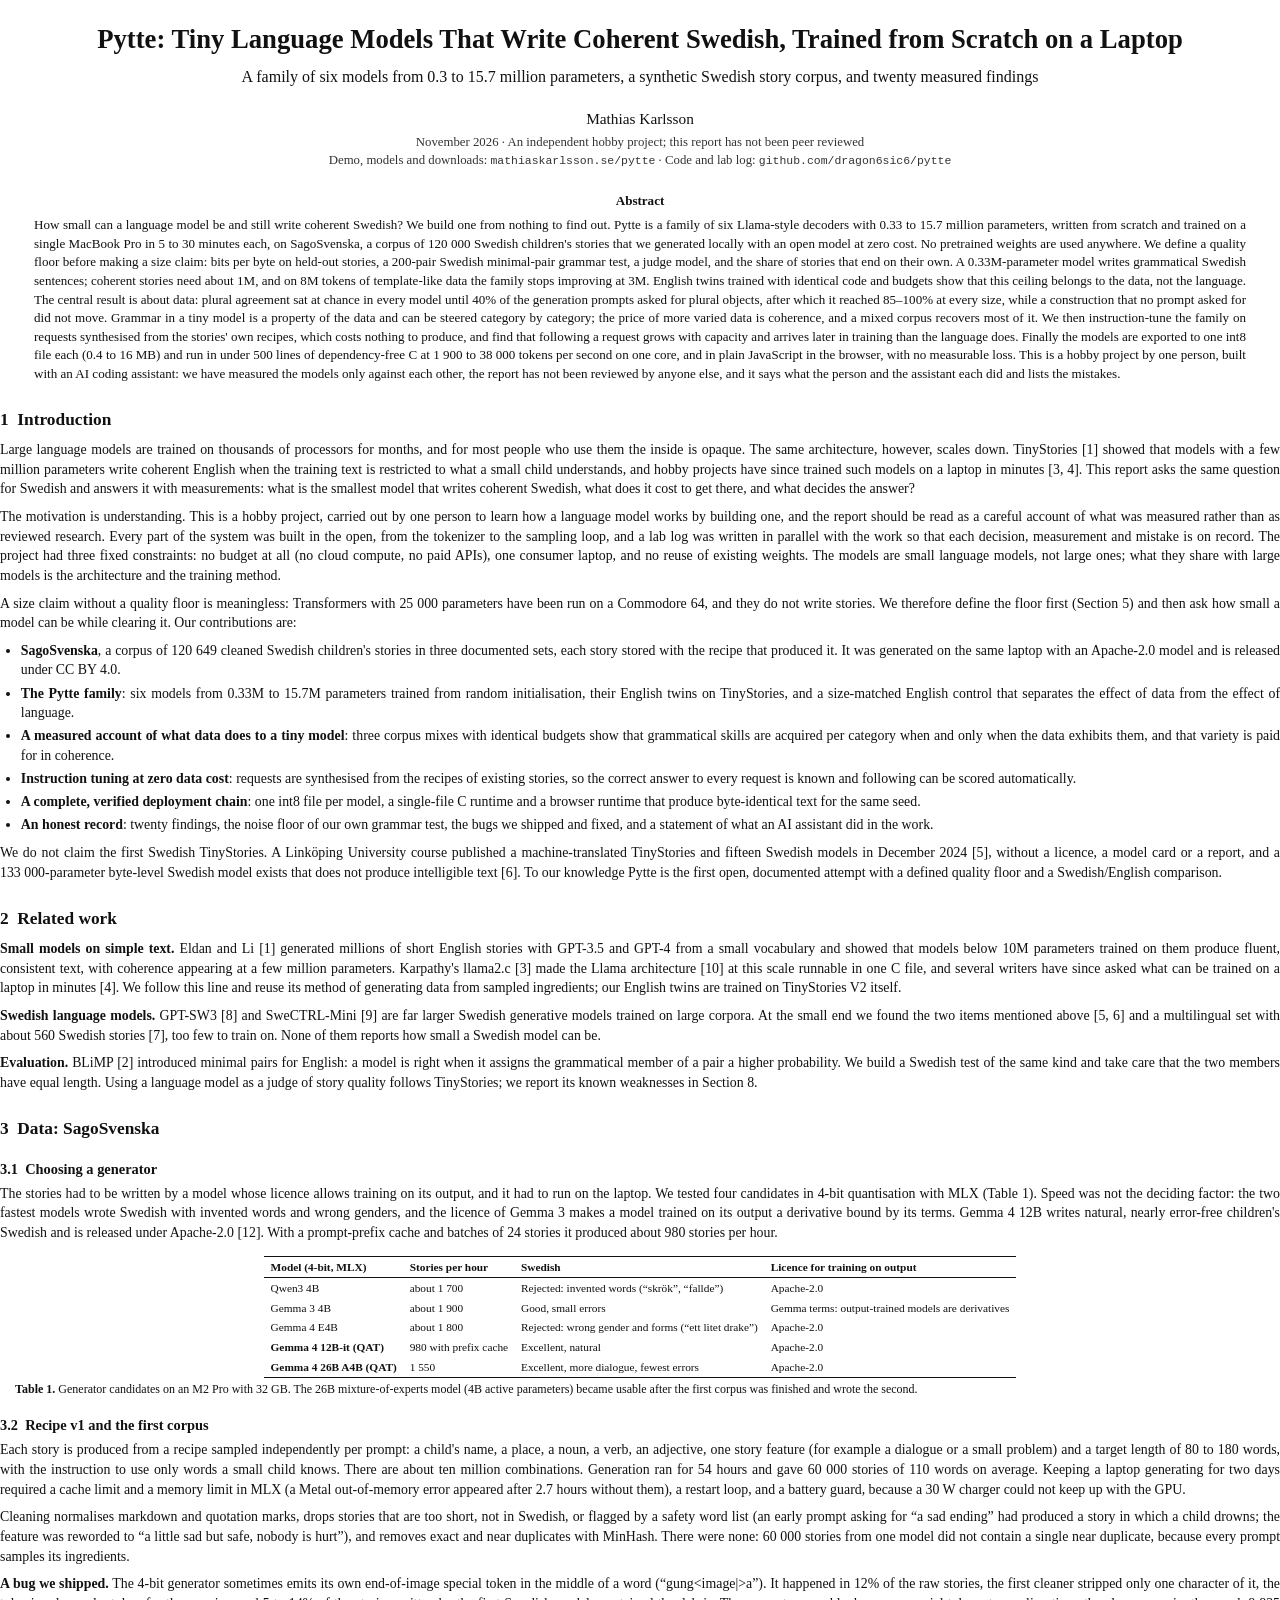
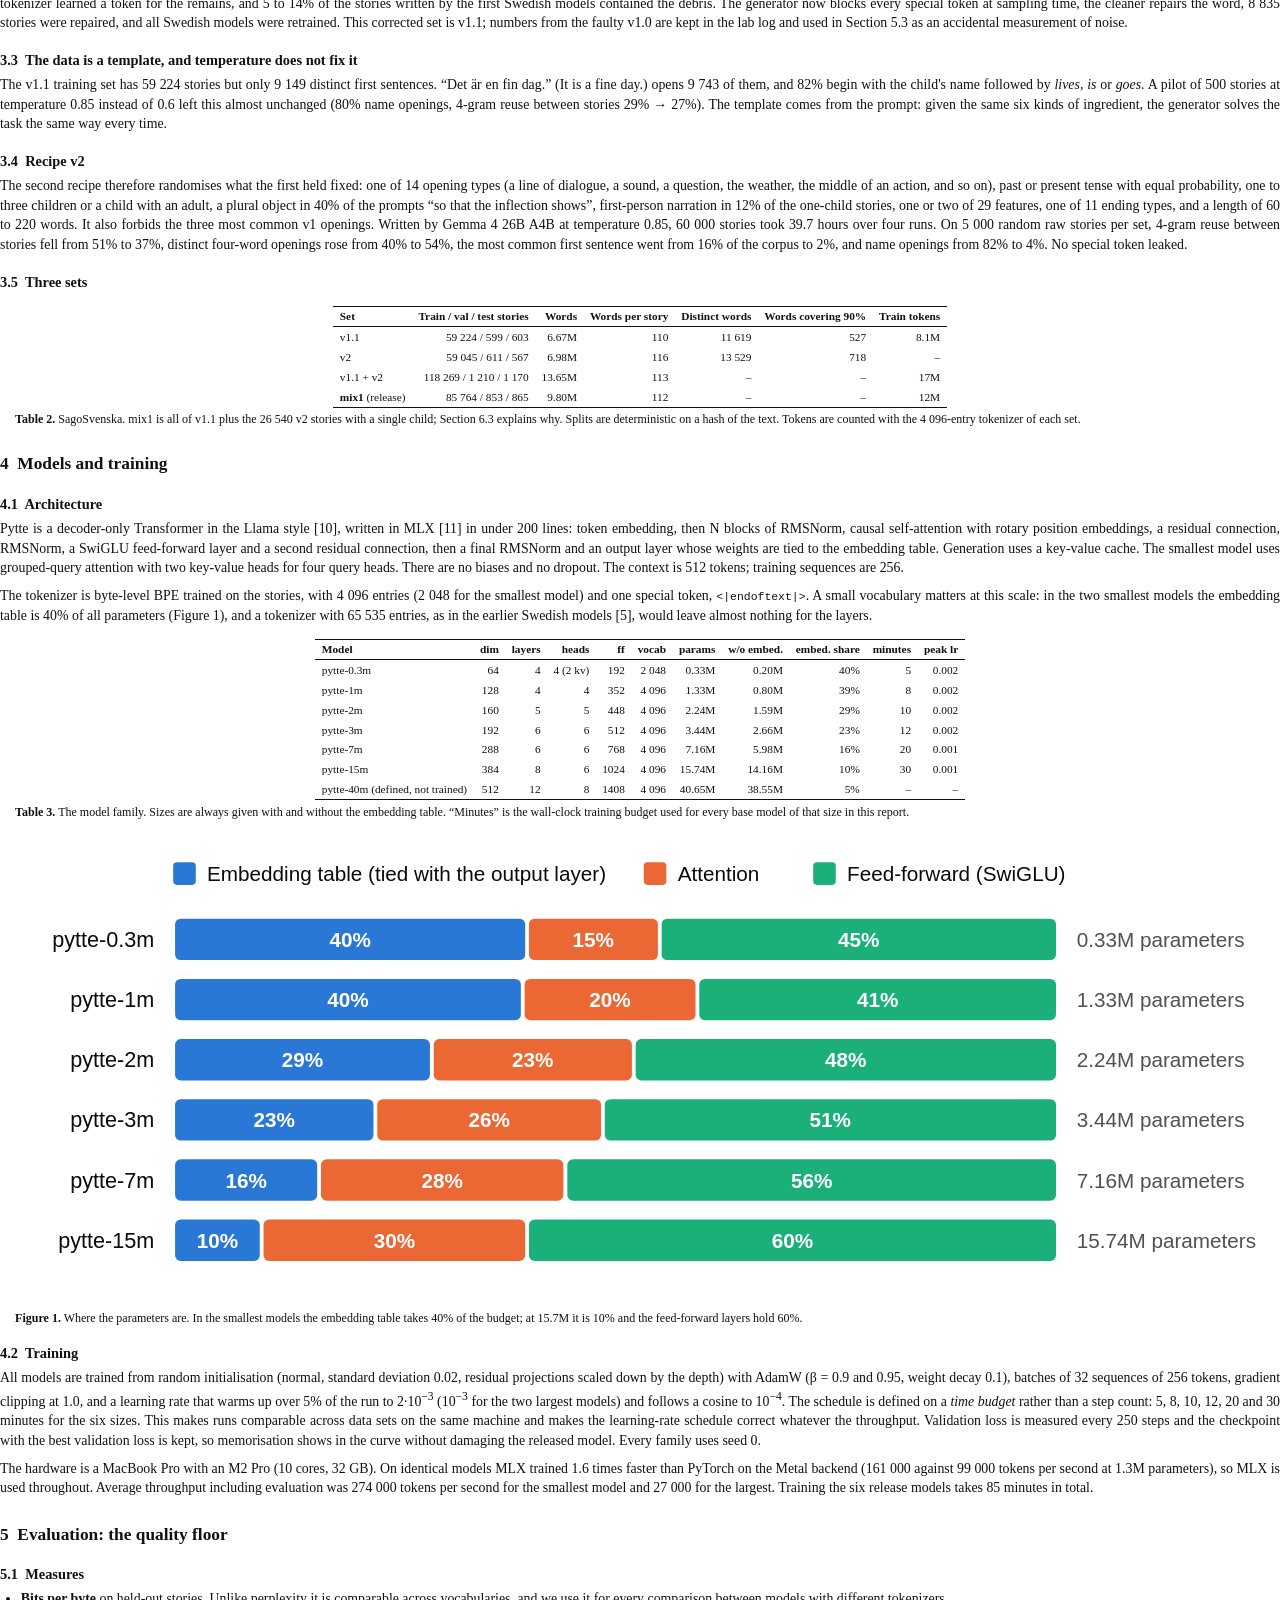
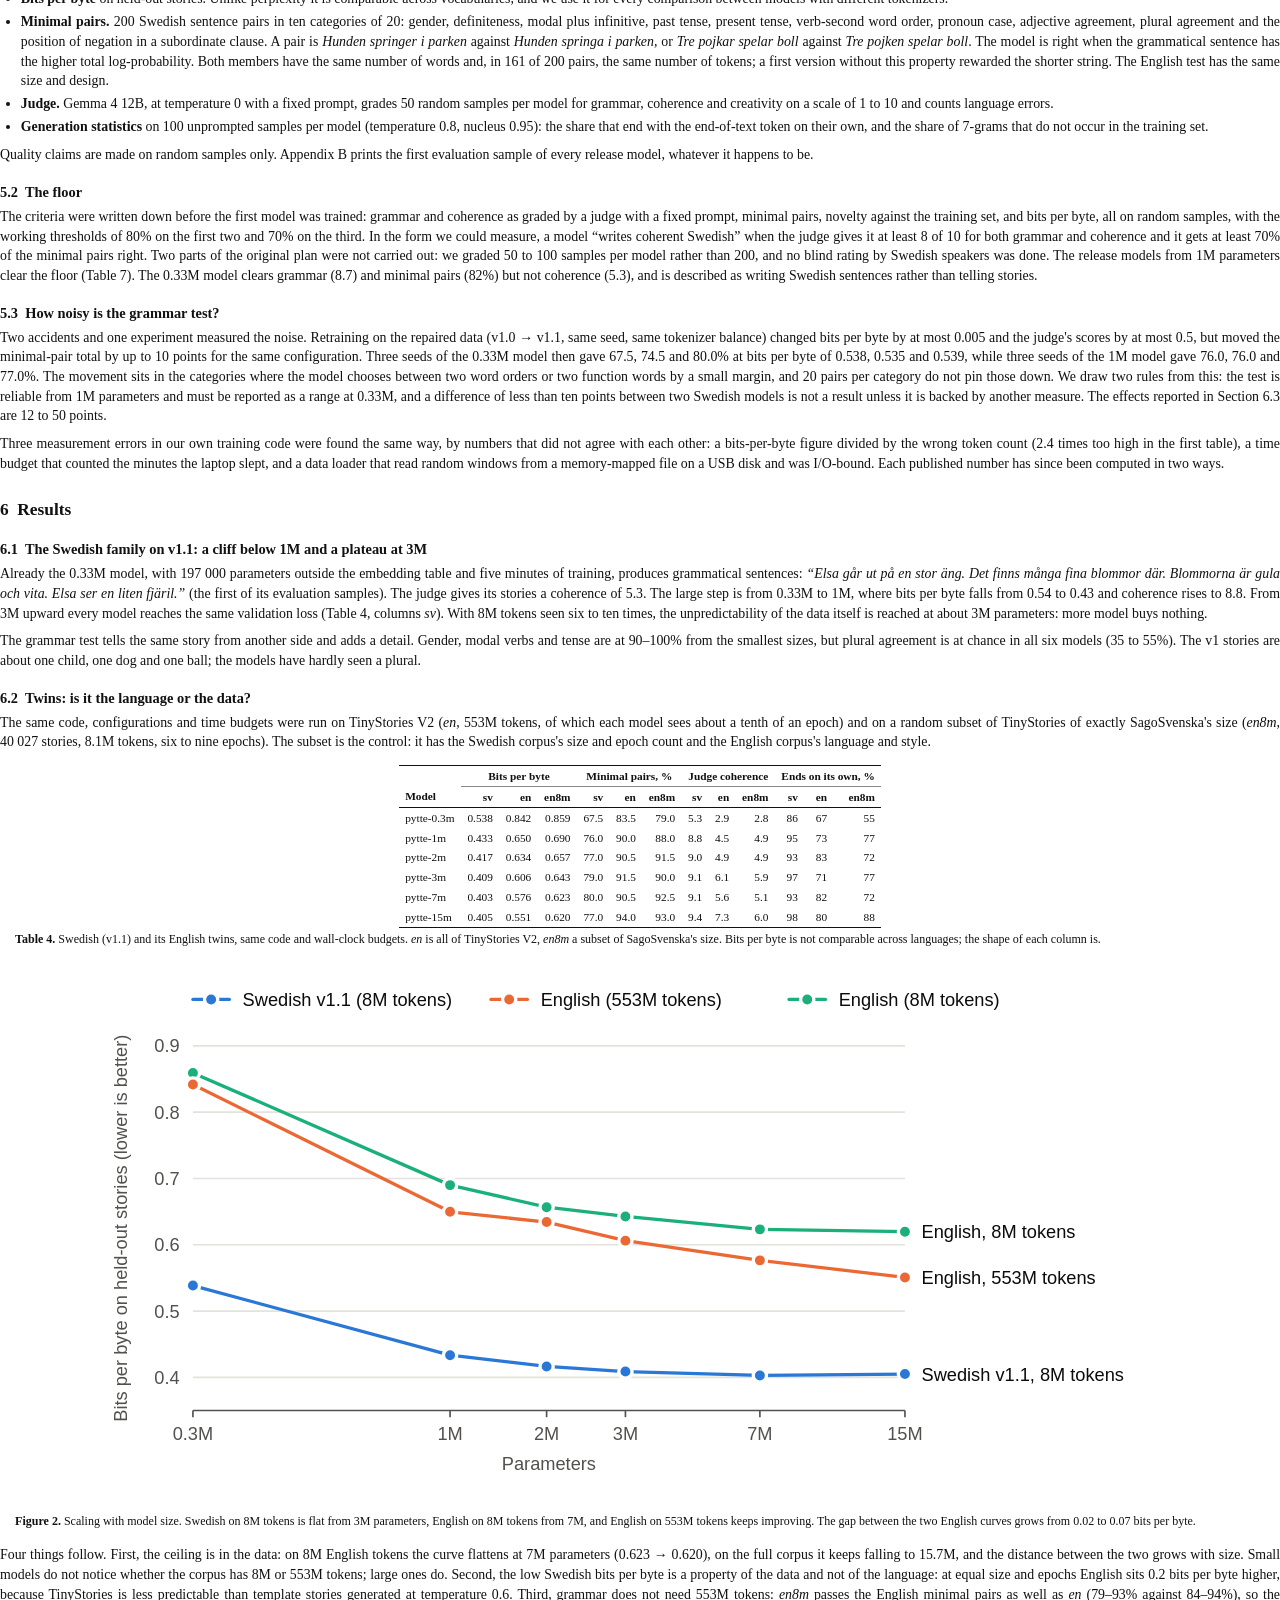
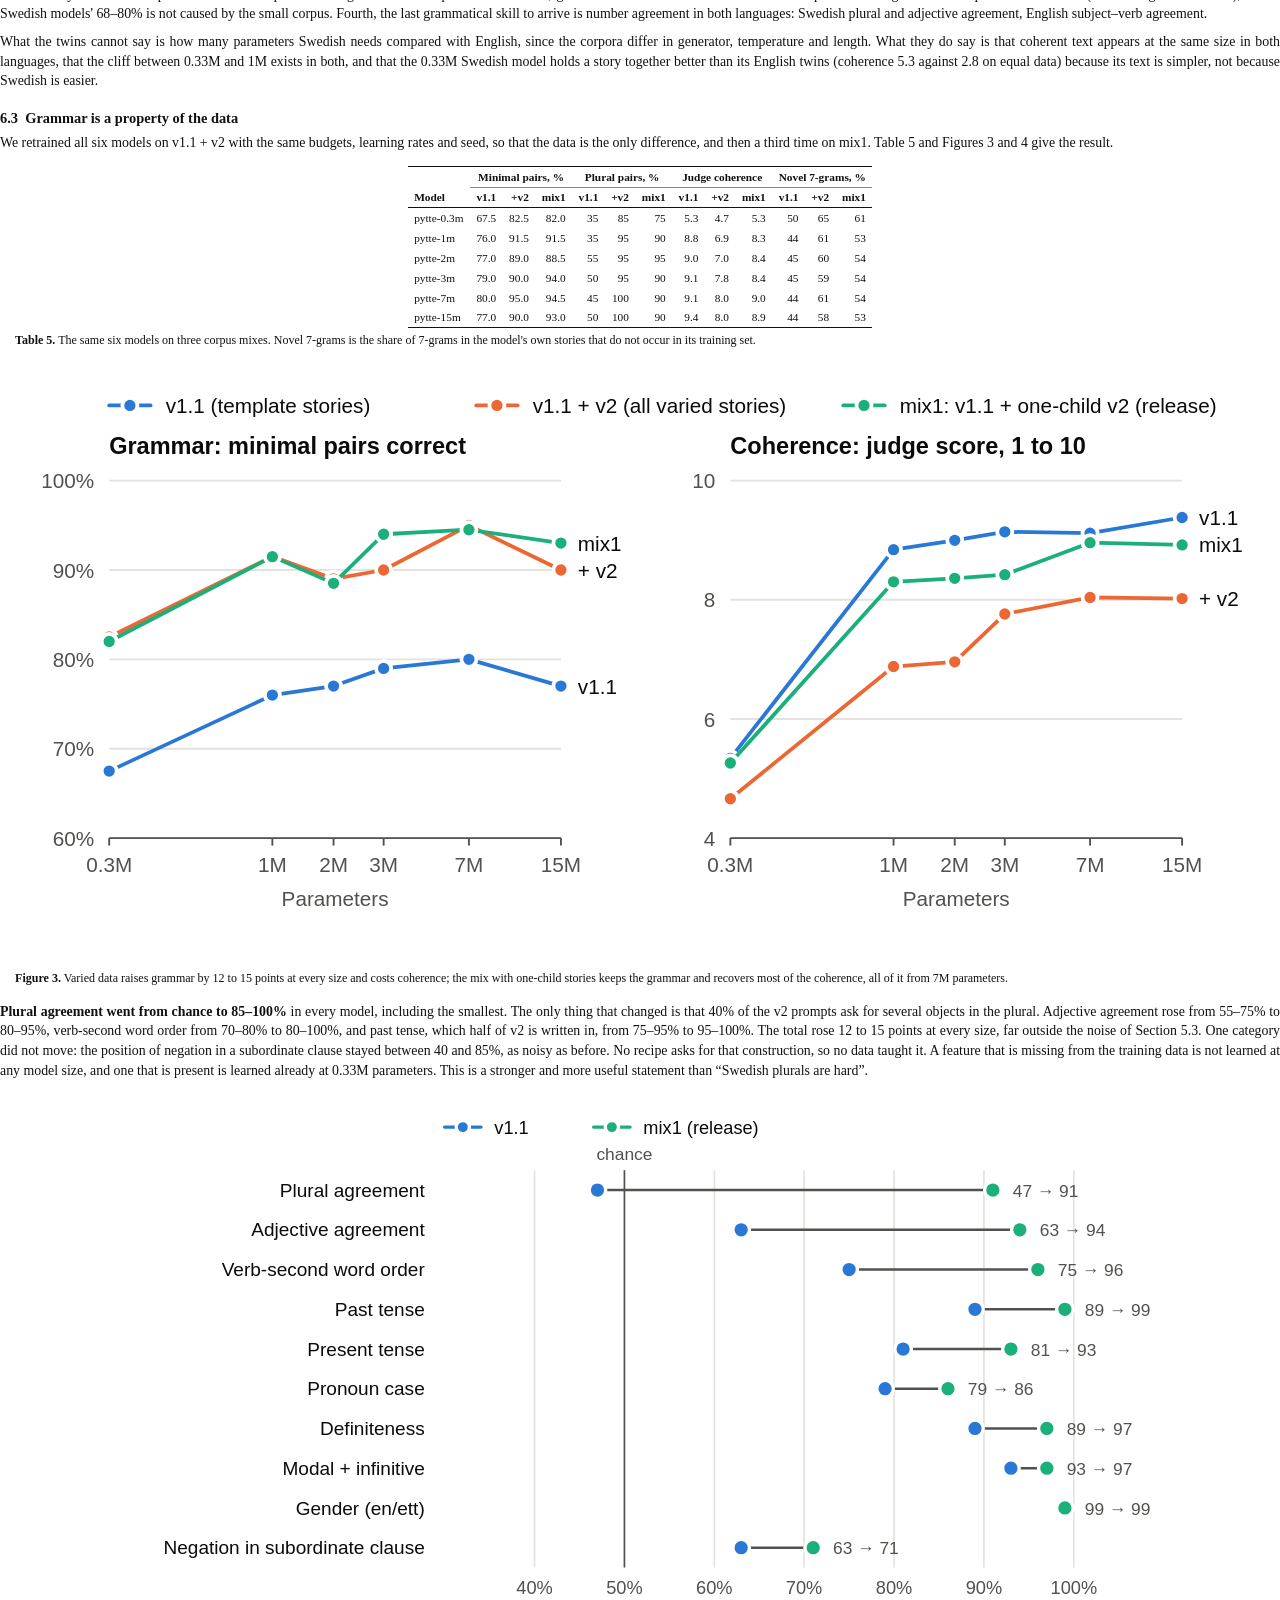
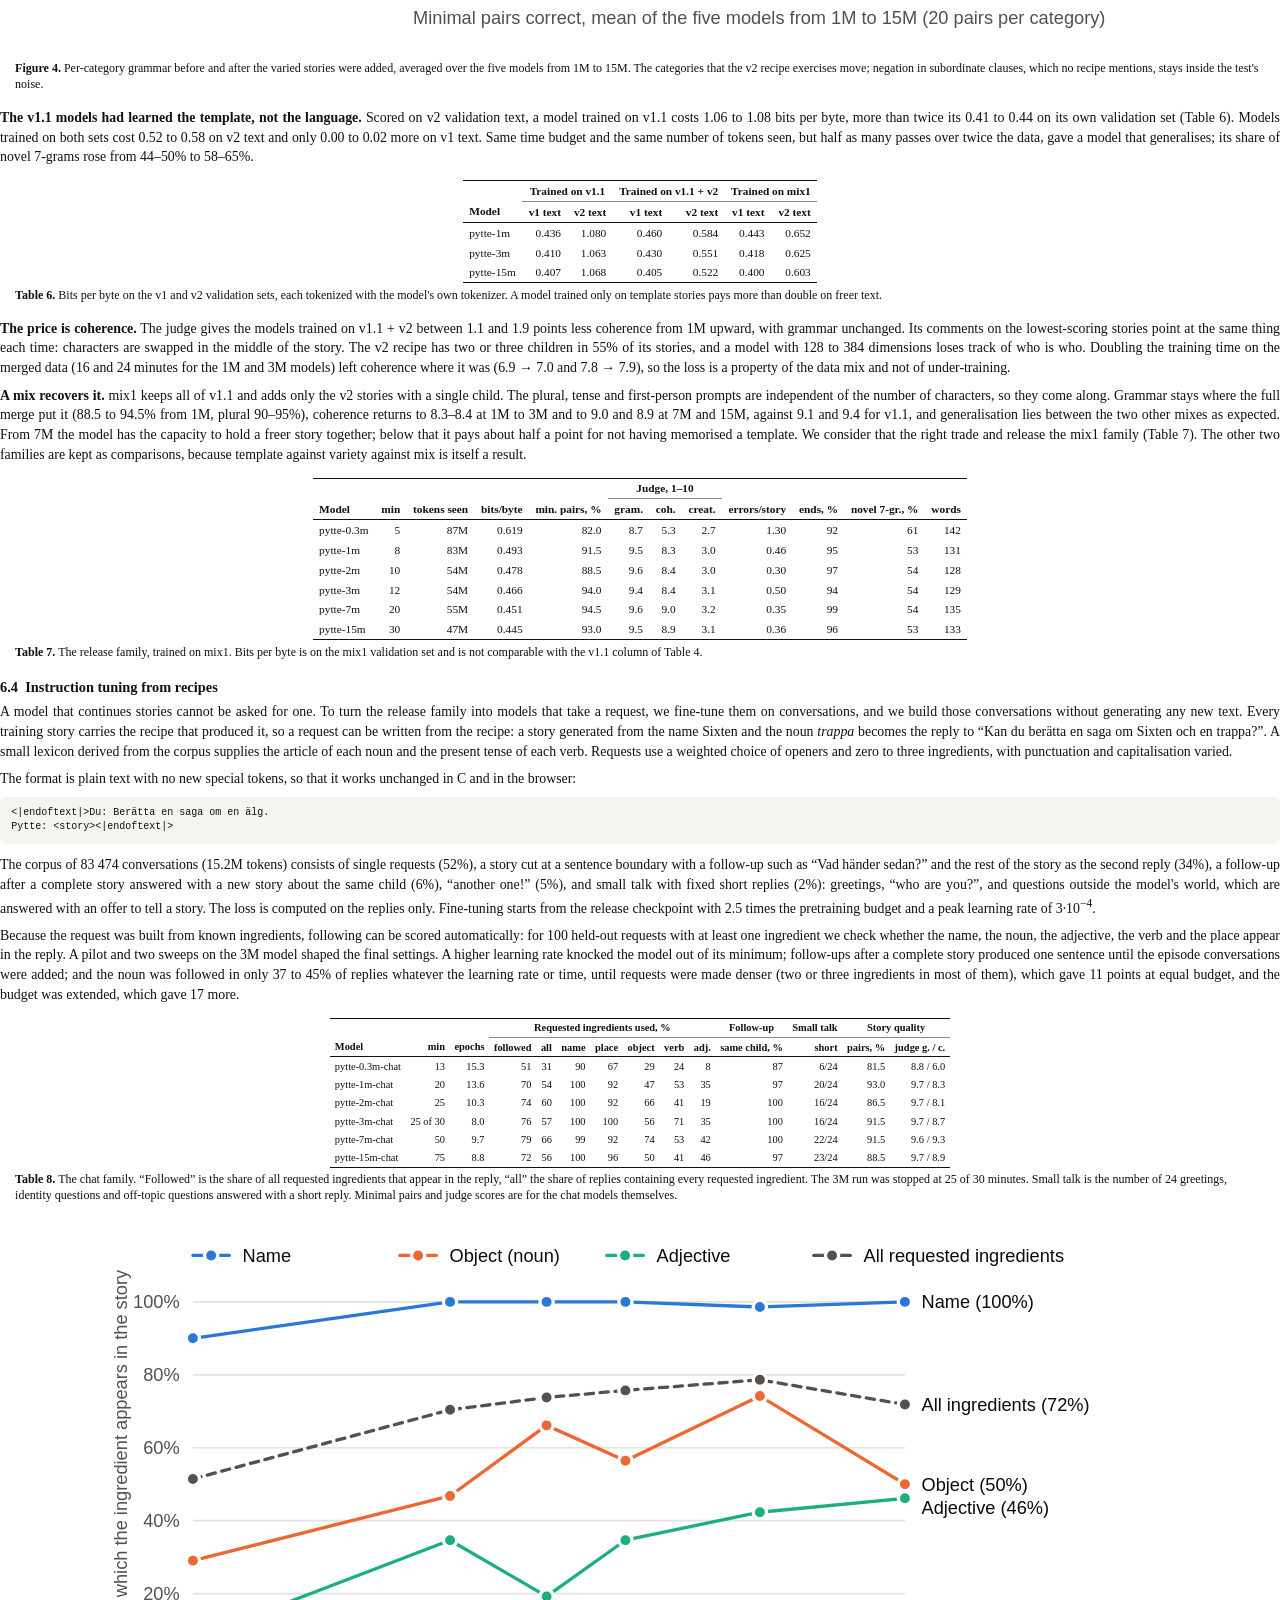
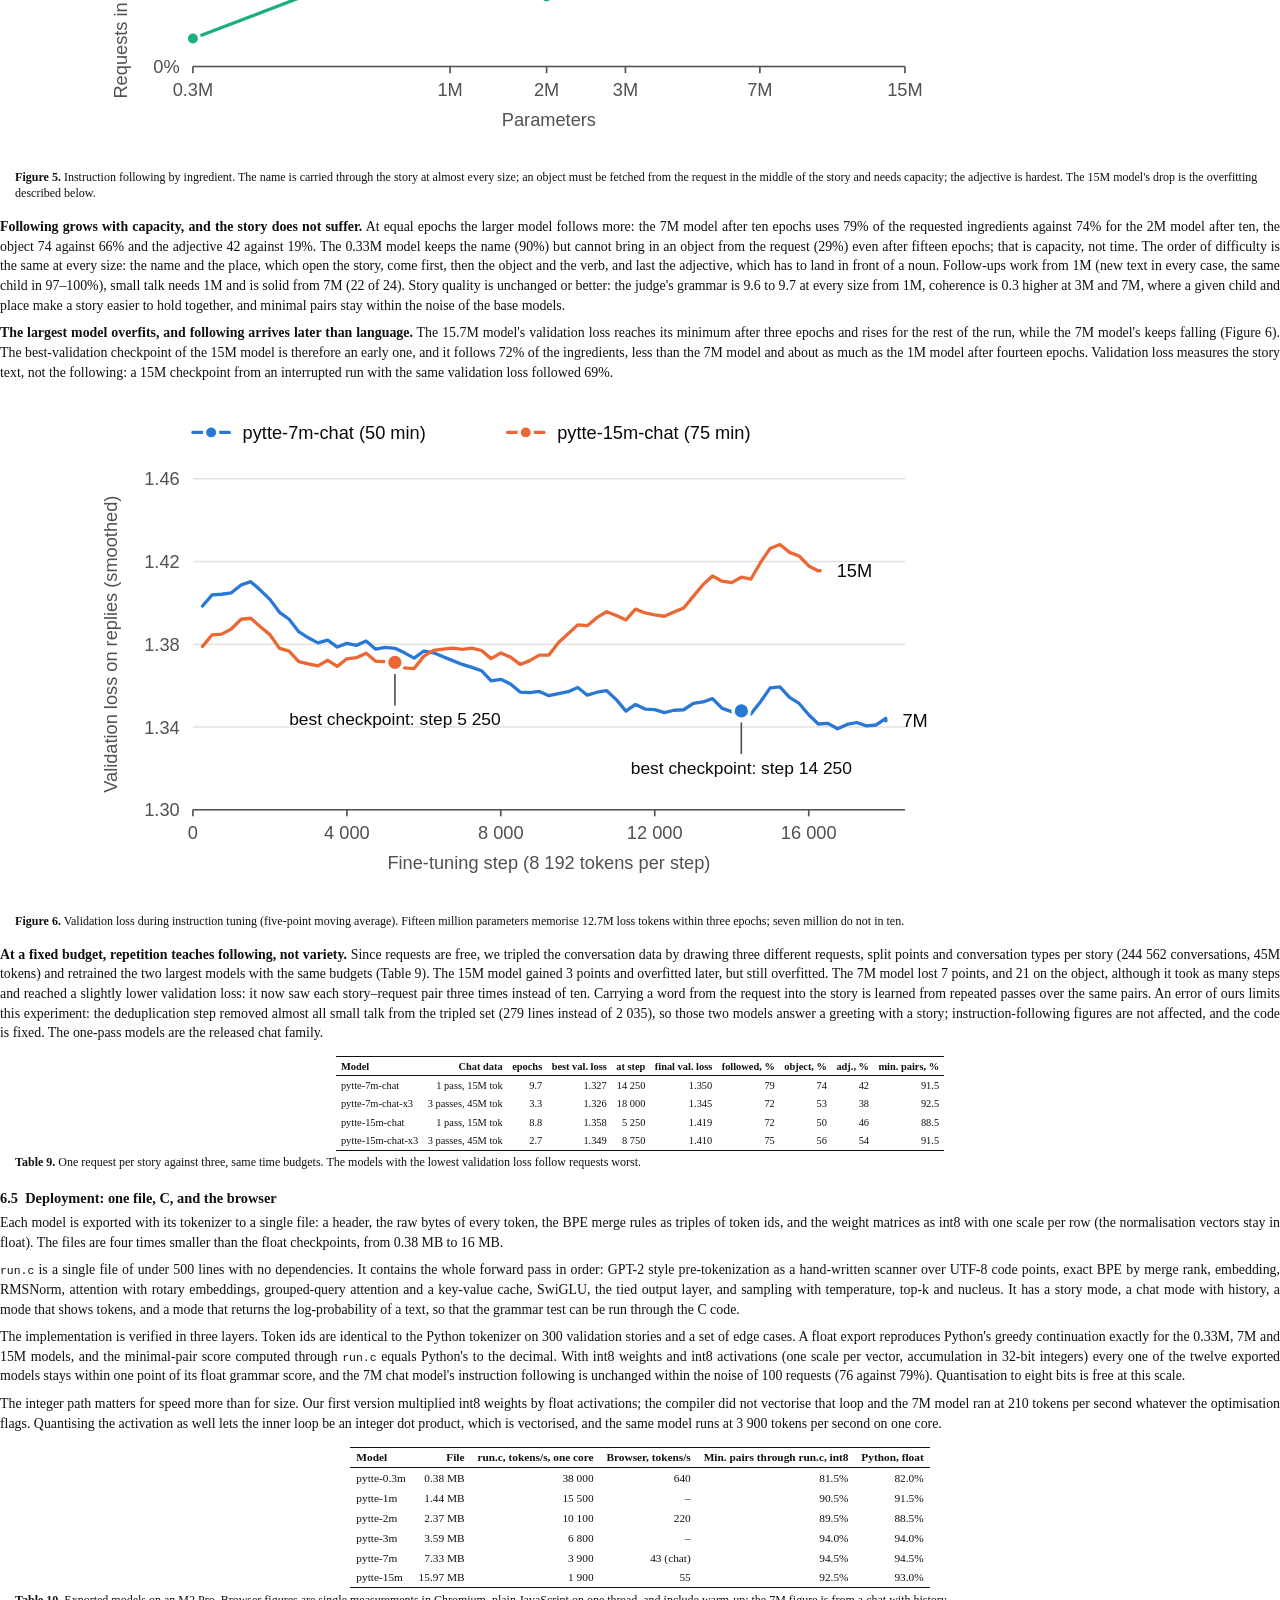
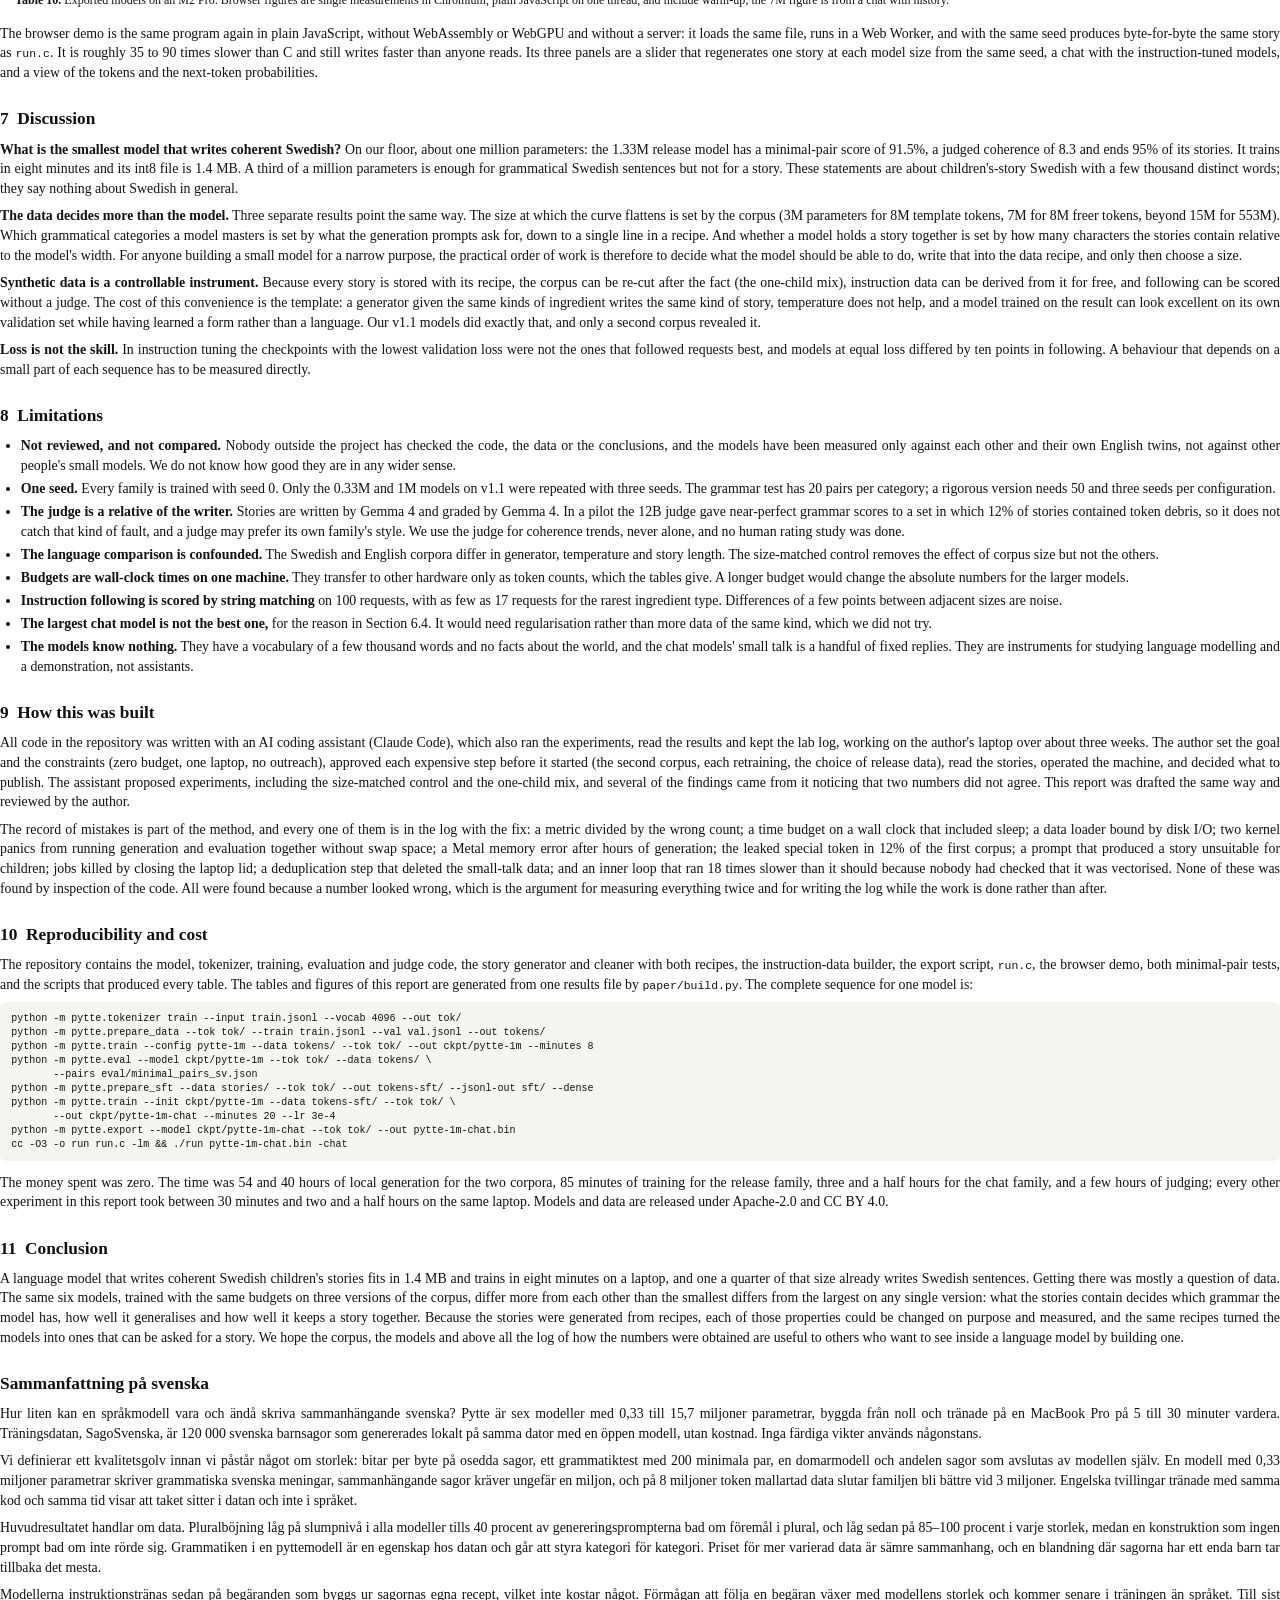
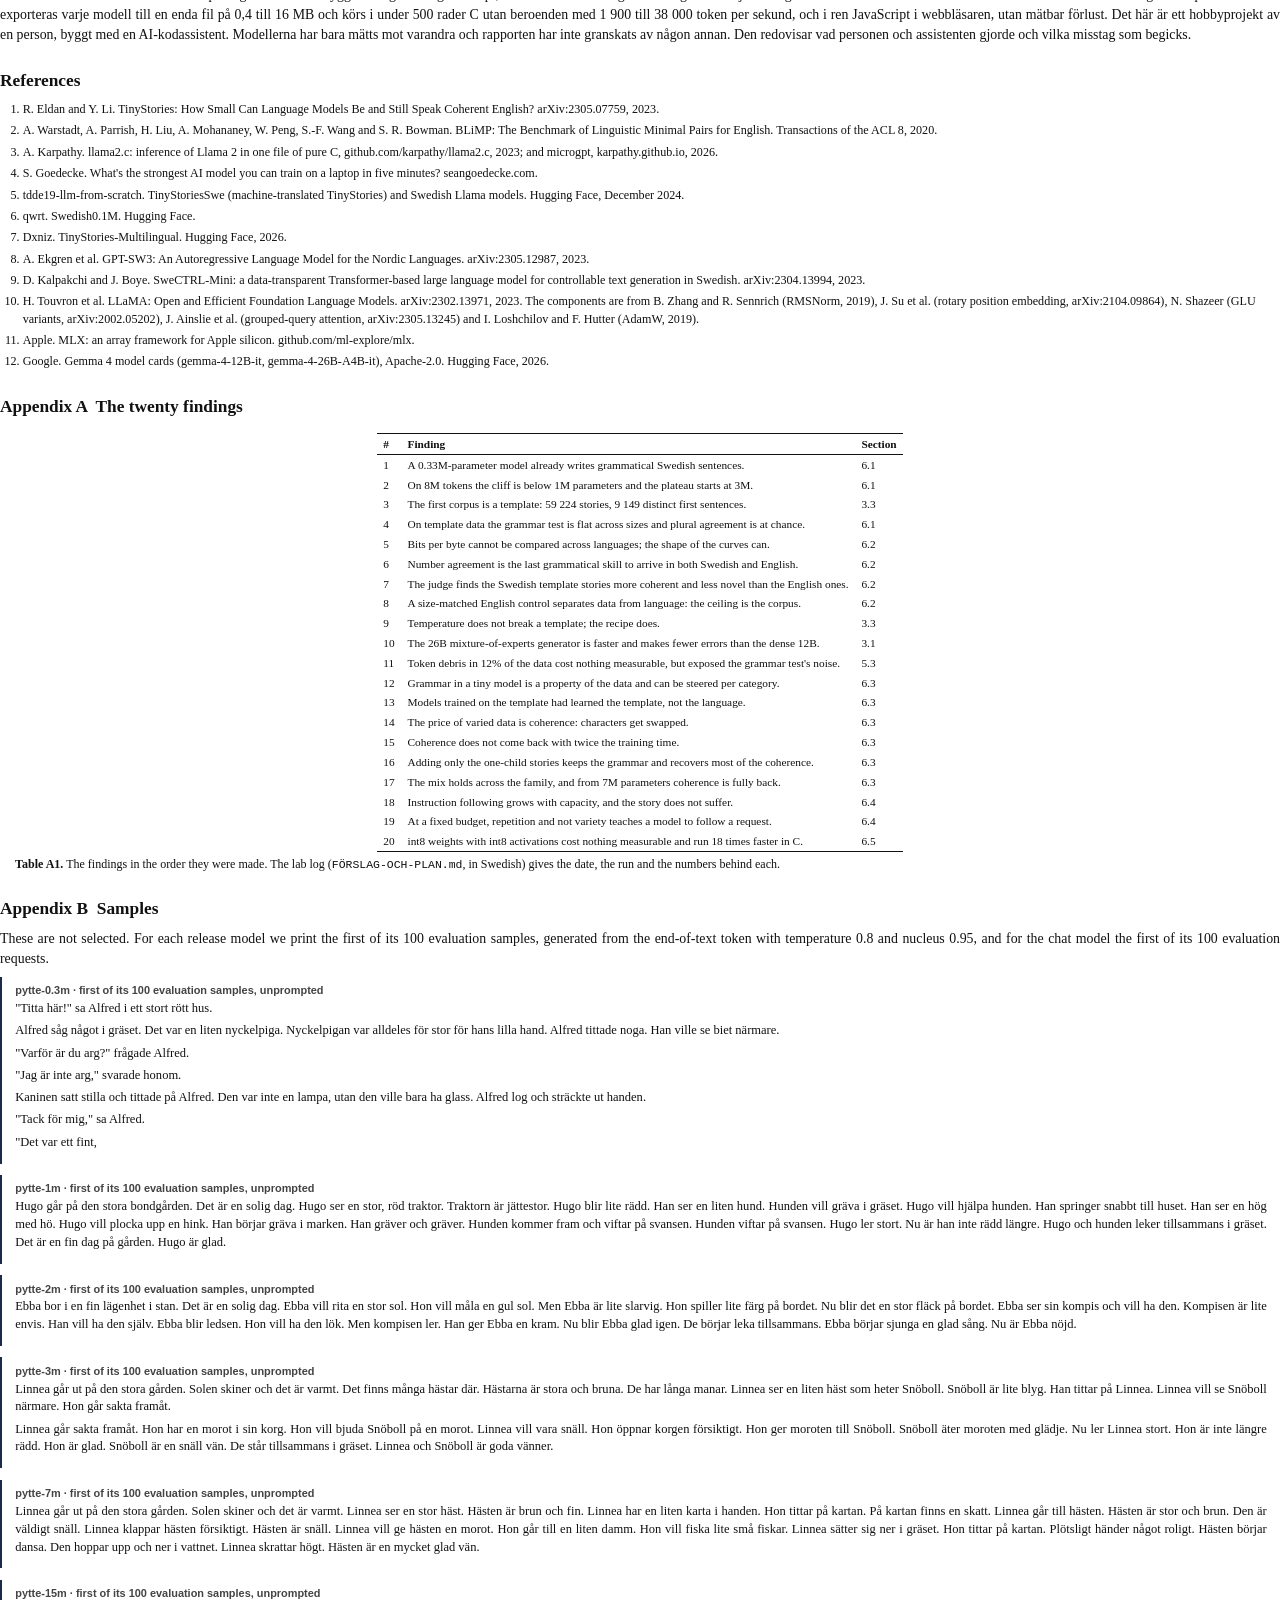
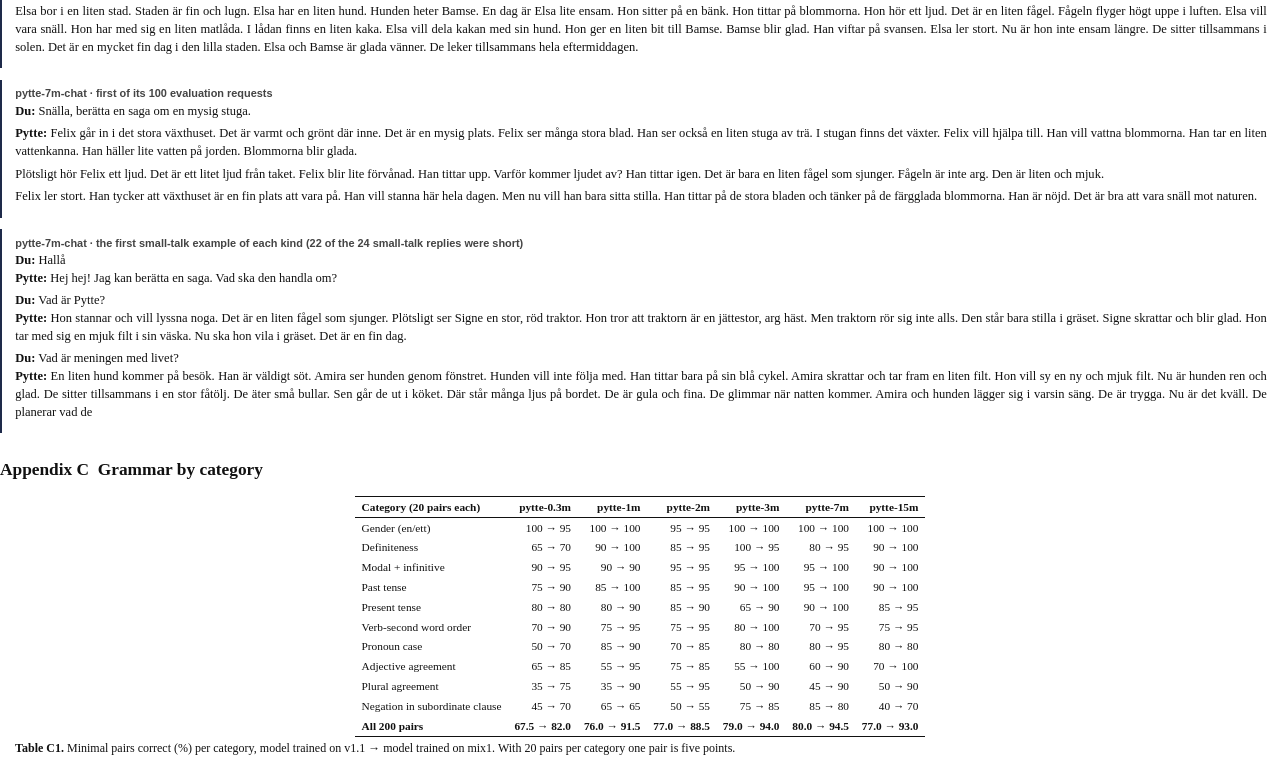
==== commit f5584d81: "Publish as a hobby project on mathiaskarlsson.se/pytte: handoff brief, page copy, report reframed si" ====
--- a/paper/pytte.html
+++ b/paper/pytte.html
@@ -60,16 +60,16 @@
 <h1>Pytte: Tiny Language Models That Write Coherent Swedish, Trained from Scratch on a Laptop</h1>
 <p class="subtitle">A family of six models from 0.3 to 15.7 million parameters, a synthetic Swedish story corpus, and twenty measured findings</p>
 <p class="author">Mathias Karlsson</p>
-<p class="affil">November 2026 · Code, models, data and lab log: <span class="mono">github.com/dragon6sic6/pytte</span></p>
+<p class="affil">November 2026 · An independent hobby project; this report has not been peer reviewed<br>Demo, models and downloads: <span class="mono">mathiaskarlsson.se/pytte</span> · Code and lab log: <span class="mono">github.com/dragon6sic6/pytte</span></p>
 
 <div class="abstract">
 <b class="h">Abstract</b>
-<p>How small can a language model be and still write coherent Swedish? We build one from nothing to find out. Pytte is a family of six Llama-style decoders with 0.33 to 15.7 million parameters, written from scratch and trained on a single MacBook Pro in 5 to 30 minutes each, on SagoSvenska, a corpus of 120&nbsp;000 Swedish children's stories that we generated locally with an open model at zero cost. No pretrained weights are used anywhere. We define a quality floor before making a size claim: bits per byte on held-out stories, a 200-pair Swedish minimal-pair grammar test, a judge model, and the share of stories that end on their own. A 0.33M-parameter model writes grammatical Swedish sentences; coherent stories need about 1M, and on 8M tokens of template-like data the family stops improving at 3M. English twins trained with identical code and budgets show that this ceiling belongs to the data, not the language. The central result is about data: plural agreement sat at chance in every model until 40% of the generation prompts asked for plural objects, after which it reached 85–100% at every size, while a construction that no prompt asked for did not move. Grammar in a tiny model is a property of the data and can be steered category by category; the price of more varied data is coherence, and a mixed corpus recovers most of it. We then instruction-tune the family on requests synthesised from the stories' own recipes, which costs nothing to produce, and find that following a request grows with capacity and arrives later in training than the language does. Finally the models are exported to one int8 file each (0.4 to 16 MB) and run in under 500 lines of dependency-free C at 1&nbsp;900 to 38&nbsp;000 tokens per second on one core, and in plain JavaScript in the browser, with no measurable loss. Everything was built with an AI coding assistant directed by one person; the report says what each did and lists the mistakes.</p>
+<p>How small can a language model be and still write coherent Swedish? We build one from nothing to find out. Pytte is a family of six Llama-style decoders with 0.33 to 15.7 million parameters, written from scratch and trained on a single MacBook Pro in 5 to 30 minutes each, on SagoSvenska, a corpus of 120&nbsp;000 Swedish children's stories that we generated locally with an open model at zero cost. No pretrained weights are used anywhere. We define a quality floor before making a size claim: bits per byte on held-out stories, a 200-pair Swedish minimal-pair grammar test, a judge model, and the share of stories that end on their own. A 0.33M-parameter model writes grammatical Swedish sentences; coherent stories need about 1M, and on 8M tokens of template-like data the family stops improving at 3M. English twins trained with identical code and budgets show that this ceiling belongs to the data, not the language. The central result is about data: plural agreement sat at chance in every model until 40% of the generation prompts asked for plural objects, after which it reached 85–100% at every size, while a construction that no prompt asked for did not move. Grammar in a tiny model is a property of the data and can be steered category by category; the price of more varied data is coherence, and a mixed corpus recovers most of it. We then instruction-tune the family on requests synthesised from the stories' own recipes, which costs nothing to produce, and find that following a request grows with capacity and arrives later in training than the language does. Finally the models are exported to one int8 file each (0.4 to 16 MB) and run in under 500 lines of dependency-free C at 1&nbsp;900 to 38&nbsp;000 tokens per second on one core, and in plain JavaScript in the browser, with no measurable loss. This is a hobby project by one person, built with an AI coding assistant: we have measured the models only against each other, the report has not been reviewed by anyone else, and it says what the person and the assistant each did and lists the mistakes.</p>
 </div>
 
 <h2>1&nbsp;&nbsp;Introduction</h2>
 <p>Large language models are trained on thousands of processors for months, and for most people who use them the inside is opaque. The same architecture, however, scales down. TinyStories [1] showed that models with a few million parameters write coherent English when the training text is restricted to what a small child understands, and hobby projects have since trained such models on a laptop in minutes [3, 4]. This report asks the same question for Swedish and answers it with measurements: what is the smallest model that writes coherent Swedish, what does it cost to get there, and what decides the answer?</p>
-<p>The motivation is understanding. Every part of the system was built in the open, from the tokenizer to the sampling loop, and a lab log was written in parallel with the work so that each decision, measurement and mistake is on record. The project had three fixed constraints: no budget at all (no cloud compute, no paid APIs), one consumer laptop, and no reuse of existing weights. The models are small language models, not large ones; what they share with large models is the architecture and the training method.</p>
+<p>The motivation is understanding. This is a hobby project, carried out by one person to learn how a language model works by building one, and the report should be read as a careful account of what was measured rather than as reviewed research. Every part of the system was built in the open, from the tokenizer to the sampling loop, and a lab log was written in parallel with the work so that each decision, measurement and mistake is on record. The project had three fixed constraints: no budget at all (no cloud compute, no paid APIs), one consumer laptop, and no reuse of existing weights. The models are small language models, not large ones; what they share with large models is the architecture and the training method.</p>
 <p>A size claim without a quality floor is meaningless: Transformers with 25&nbsp;000 parameters have been run on a Commodore 64, and they do not write stories. We therefore define the floor first (Section 5) and then ask how small a model can be while clearing it. Our contributions are:</p>
 <ul>
 <li><b>SagoSvenska</b>, a corpus of 120&nbsp;649 cleaned Swedish children's stories in three documented sets, each story stored with the recipe that produced it. It was generated on the same laptop with an Apache-2.0 model and is released under CC BY 4.0.</li>
@@ -324,6 +324,7 @@
 
 <h2>8&nbsp;&nbsp;Limitations</h2>
 <ul>
+<li><b>Not reviewed, and not compared.</b> Nobody outside the project has checked the code, the data or the conclusions, and the models have been measured only against each other and their own English twins, not against other people's small models. We do not know how good they are in any wider sense.</li>
 <li><b>One seed.</b> Every family is trained with seed 0. Only the 0.33M and 1M models on v1.1 were repeated with three seeds. The grammar test has 20 pairs per category; a rigorous version needs 50 and three seeds per configuration.</li>
 <li><b>The judge is a relative of the writer.</b> Stories are written by Gemma 4 and graded by Gemma 4. In a pilot the 12B judge gave near-perfect grammar scores to a set in which 12% of stories contained token debris, so it does not catch that kind of fault, and a judge may prefer its own family's style. We use the judge for coherence trends, never alone, and no human rating study was done.</li>
 <li><b>The language comparison is confounded.</b> The Swedish and English corpora differ in generator, temperature and story length. The size-matched control removes the effect of corpus size but not the others.</li>
@@ -358,7 +359,7 @@
 <p class="sv">Hur liten kan en språkmodell vara och ändå skriva sammanhängande svenska? Pytte är sex modeller med 0,33 till 15,7 miljoner parametrar, byggda från noll och tränade på en MacBook Pro på 5 till 30 minuter vardera. Träningsdatan, SagoSvenska, är 120&nbsp;000 svenska barnsagor som genererades lokalt på samma dator med en öppen modell, utan kostnad. Inga färdiga vikter används någonstans.</p>
 <p class="sv">Vi definierar ett kvalitetsgolv innan vi påstår något om storlek: bitar per byte på osedda sagor, ett grammatiktest med 200 minimala par, en domarmodell och andelen sagor som avslutas av modellen själv. En modell med 0,33 miljoner parametrar skriver grammatiska svenska meningar, sammanhängande sagor kräver ungefär en miljon, och på 8 miljoner token mallartad data slutar familjen bli bättre vid 3 miljoner. Engelska tvillingar tränade med samma kod och samma tid visar att taket sitter i datan och inte i språket.</p>
 <p class="sv">Huvudresultatet handlar om data. Pluralböjning låg på slumpnivå i alla modeller tills 40 procent av genereringsprompterna bad om föremål i plural, och låg sedan på 85–100 procent i varje storlek, medan en konstruktion som ingen prompt bad om inte rörde sig. Grammatiken i en pyttemodell är en egenskap hos datan och går att styra kategori för kategori. Priset för mer varierad data är sämre sammanhang, och en blandning där sagorna har ett enda barn tar tillbaka det mesta.</p>
-<p class="sv">Modellerna instruktionstränas sedan på begäranden som byggs ur sagornas egna recept, vilket inte kostar något. Förmågan att följa en begäran växer med modellens storlek och kommer senare i träningen än språket. Till sist exporteras varje modell till en enda fil på 0,4 till 16 MB och körs i under 500 rader C utan beroenden med 1&nbsp;900 till 38&nbsp;000 token per sekund, och i ren JavaScript i webbläsaren, utan mätbar förlust. Allt byggdes med en AI-kodassistent under ledning av en person. Rapporten redovisar vad var och en gjorde och vilka misstag som begicks.</p>
+<p class="sv">Modellerna instruktionstränas sedan på begäranden som byggs ur sagornas egna recept, vilket inte kostar något. Förmågan att följa en begäran växer med modellens storlek och kommer senare i träningen än språket. Till sist exporteras varje modell till en enda fil på 0,4 till 16 MB och körs i under 500 rader C utan beroenden med 1&nbsp;900 till 38&nbsp;000 token per sekund, och i ren JavaScript i webbläsaren, utan mätbar förlust. Det här är ett hobbyprojekt av en person, byggt med en AI-kodassistent. Modellerna har bara mätts mot varandra och rapporten har inte granskats av någon annan. Den redovisar vad personen och assistenten gjorde och vilka misstag som begicks.</p>
 
 <h2>References</h2>
 <ol class="refs">
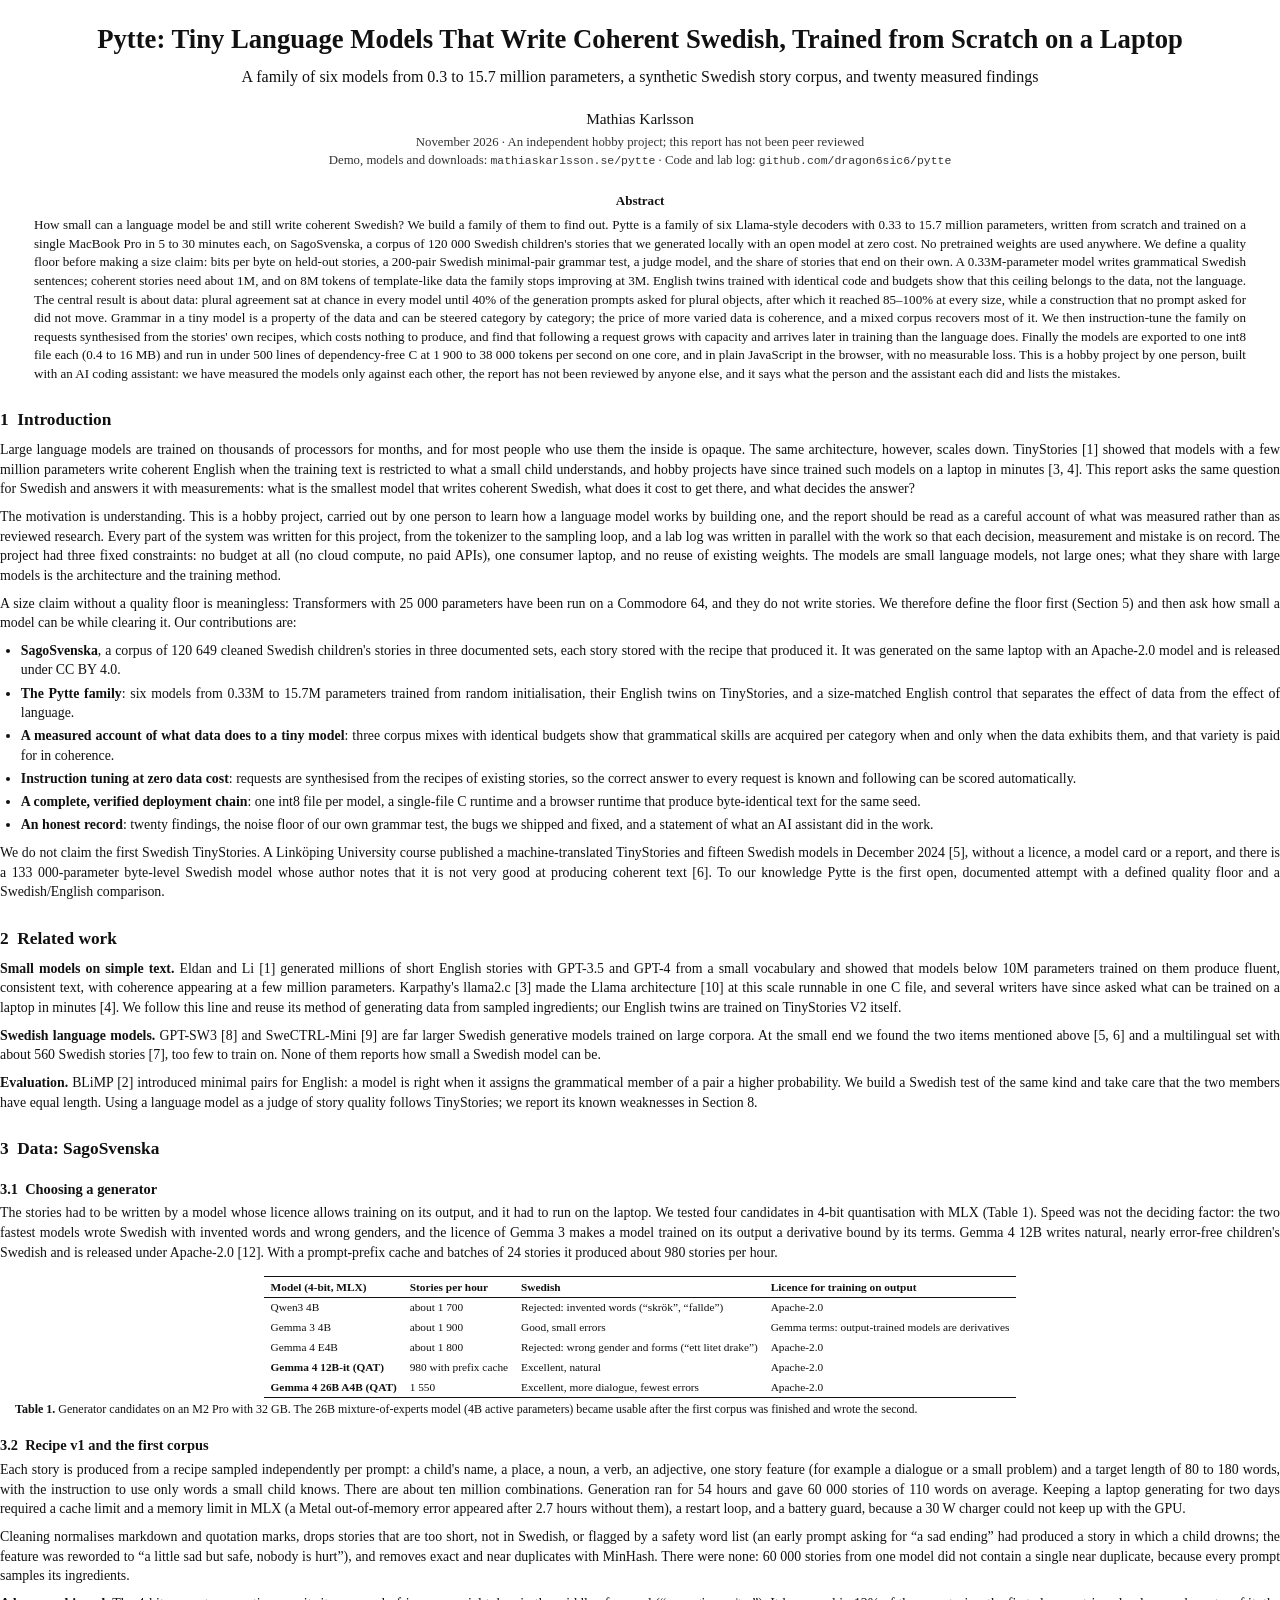
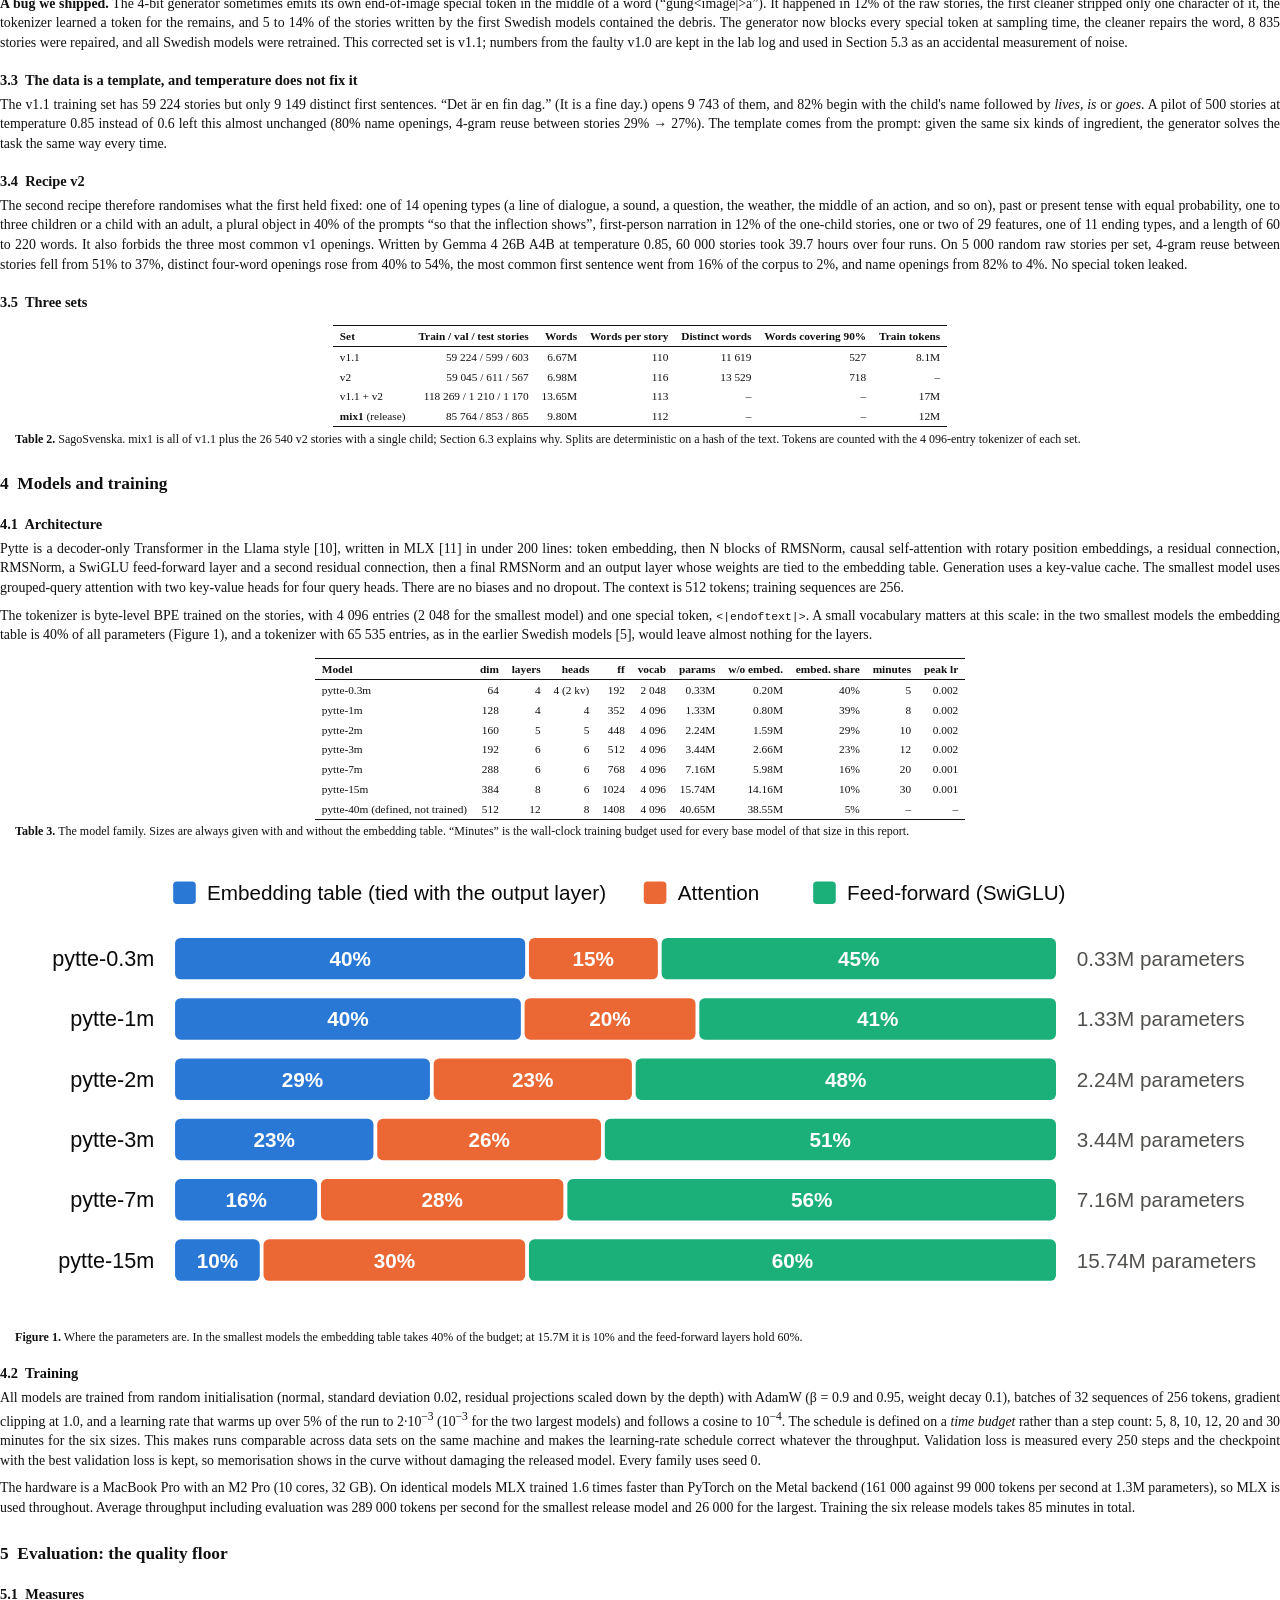
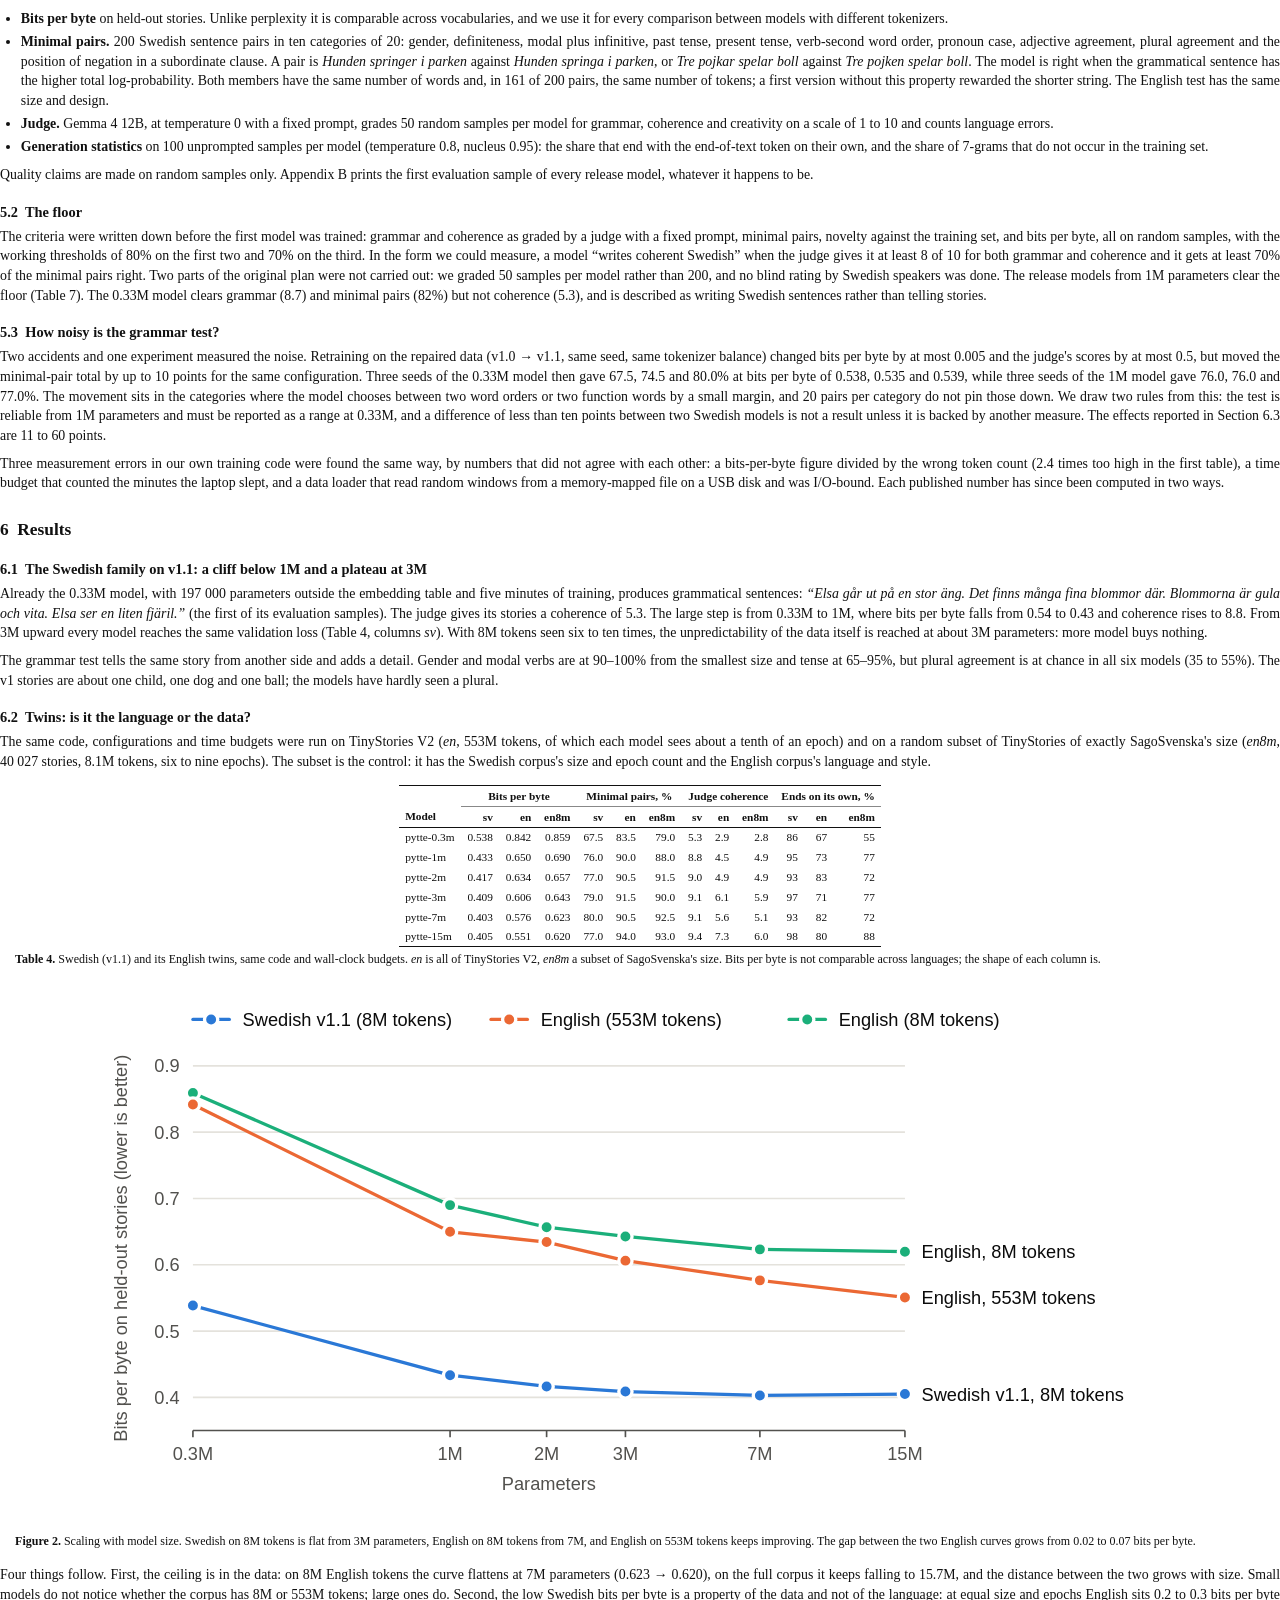
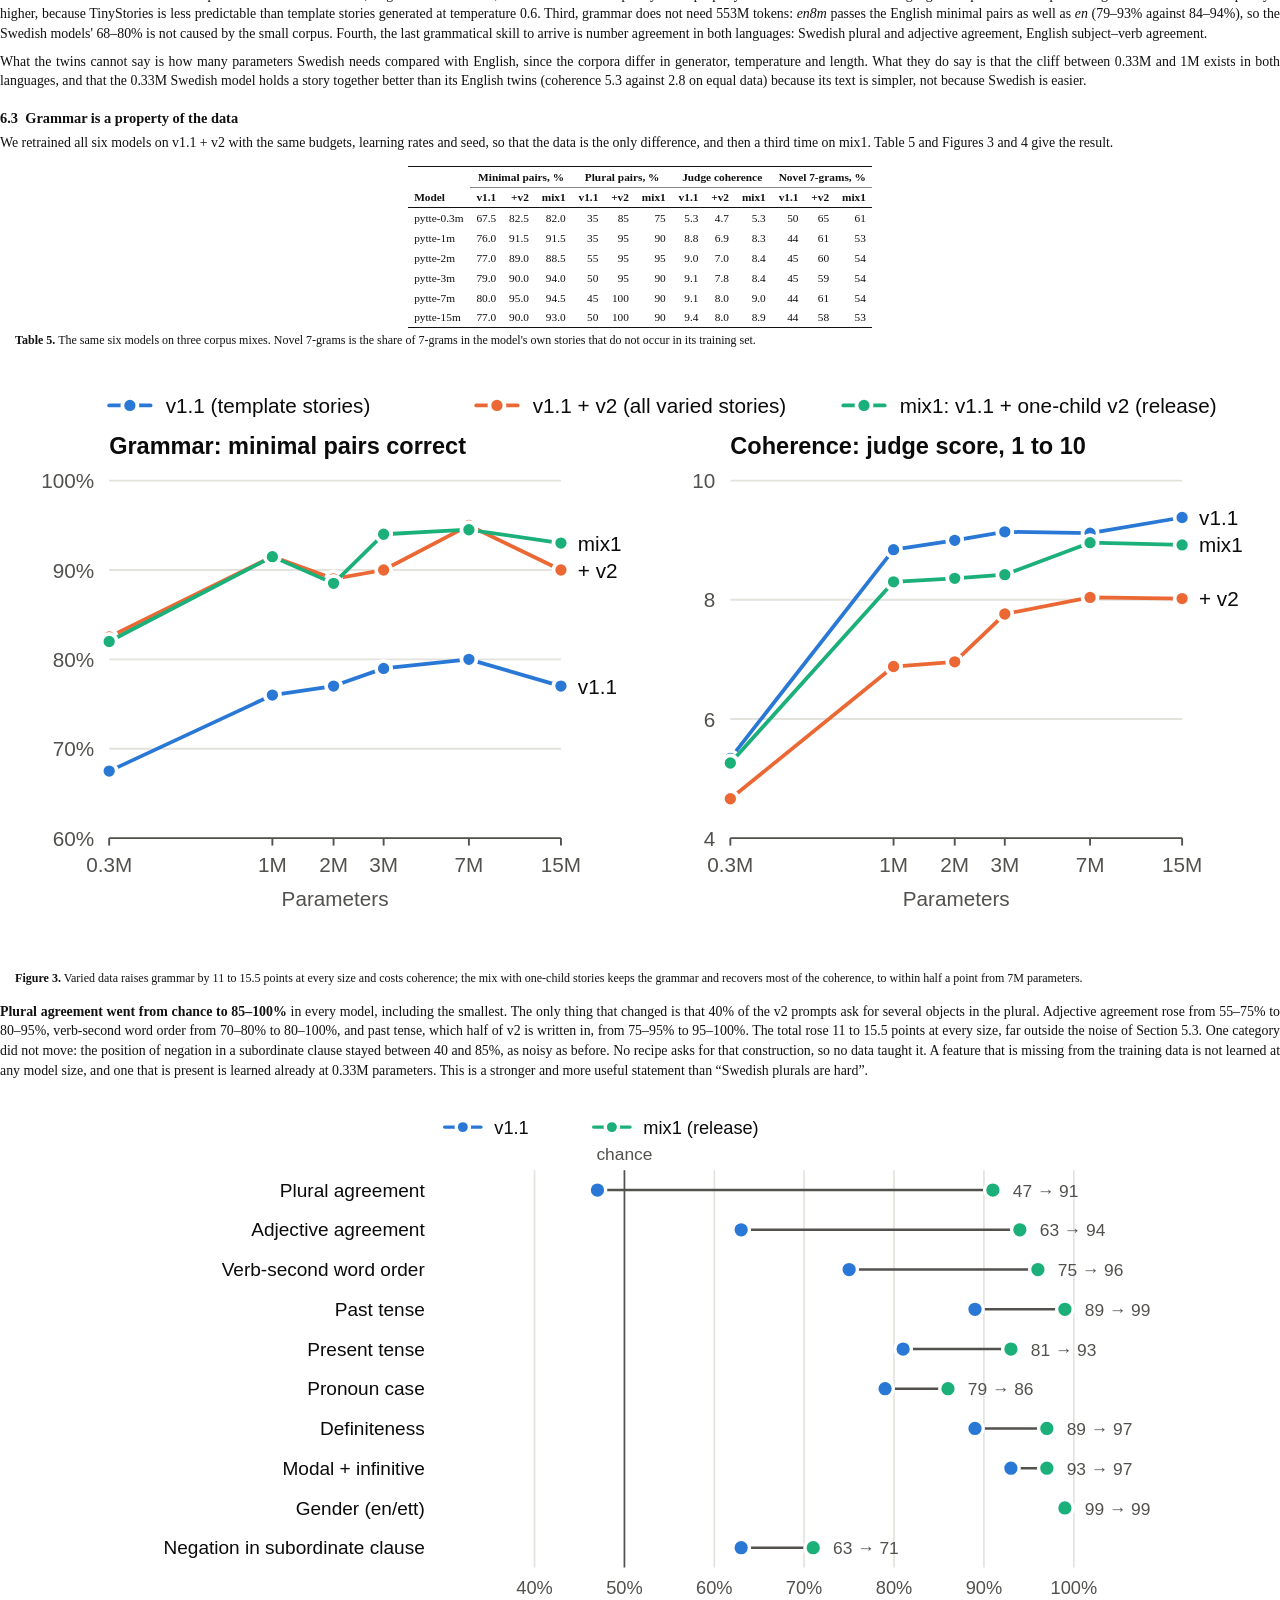
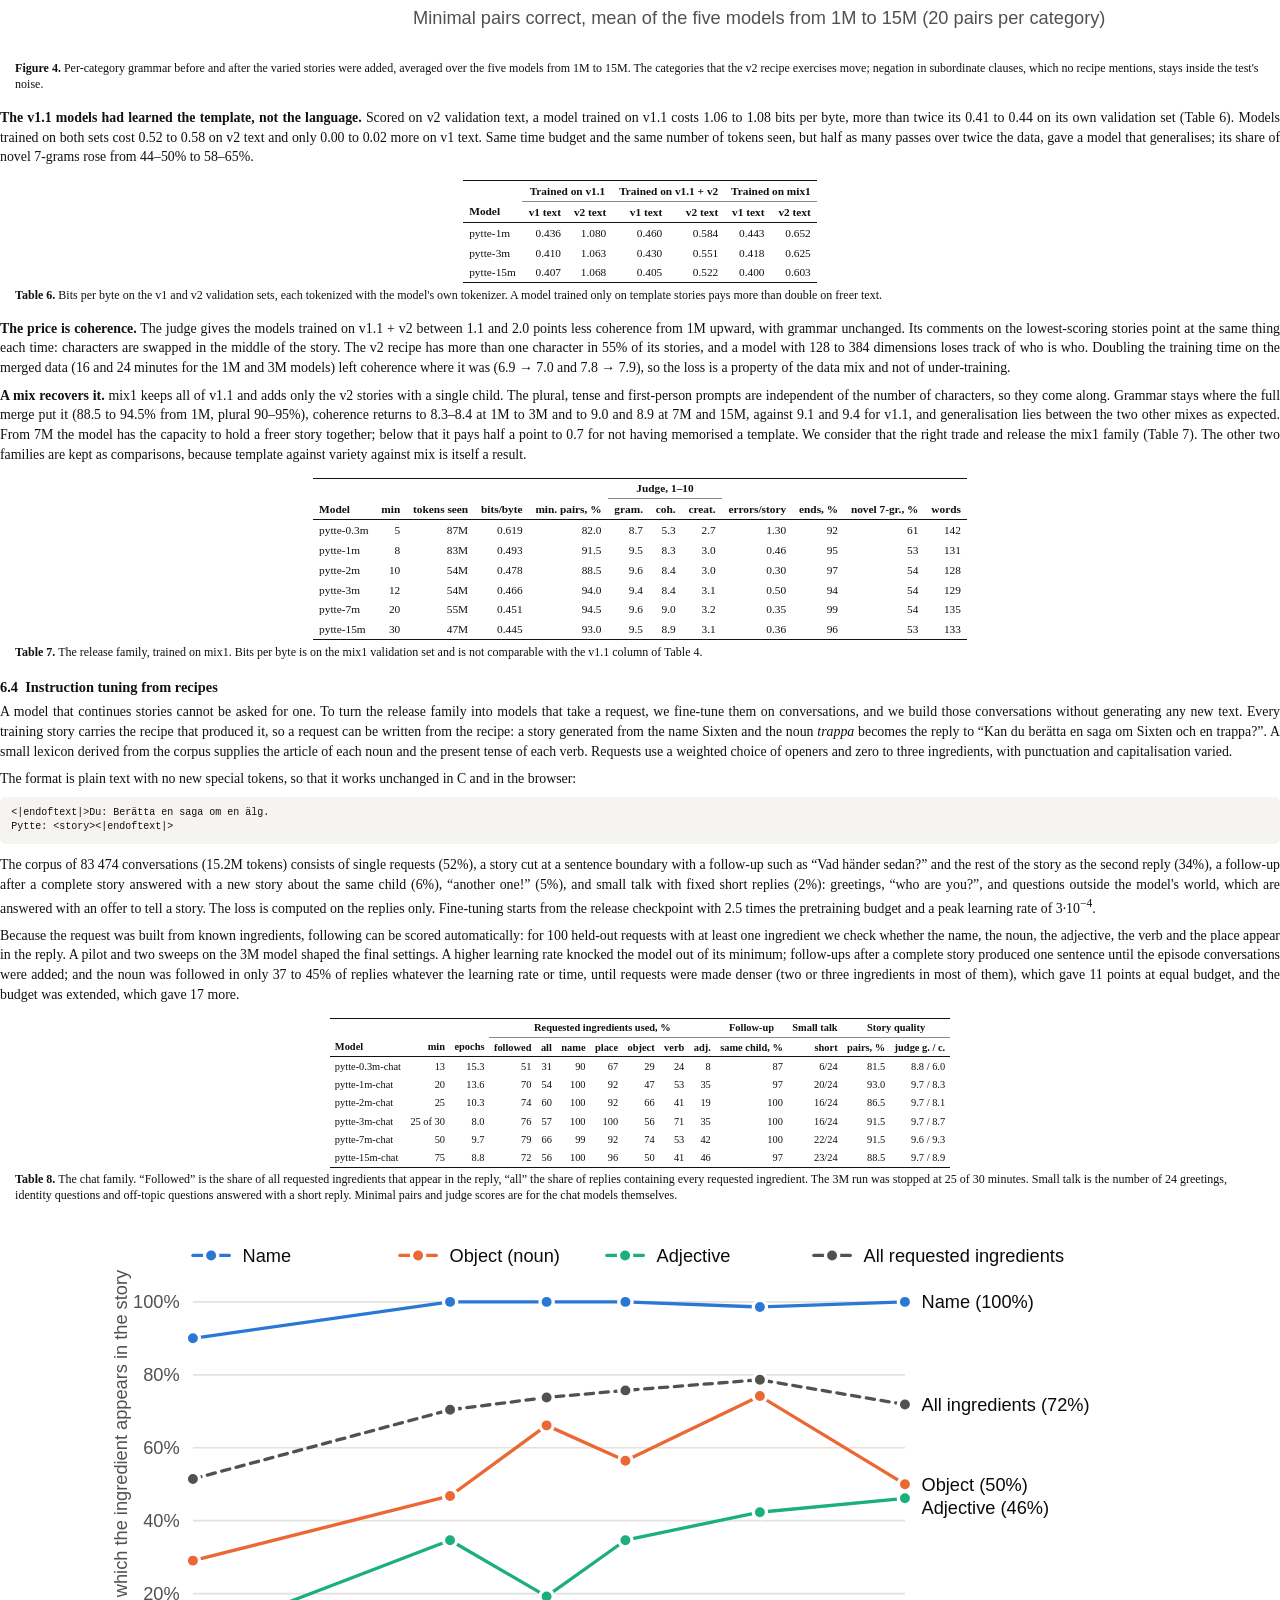
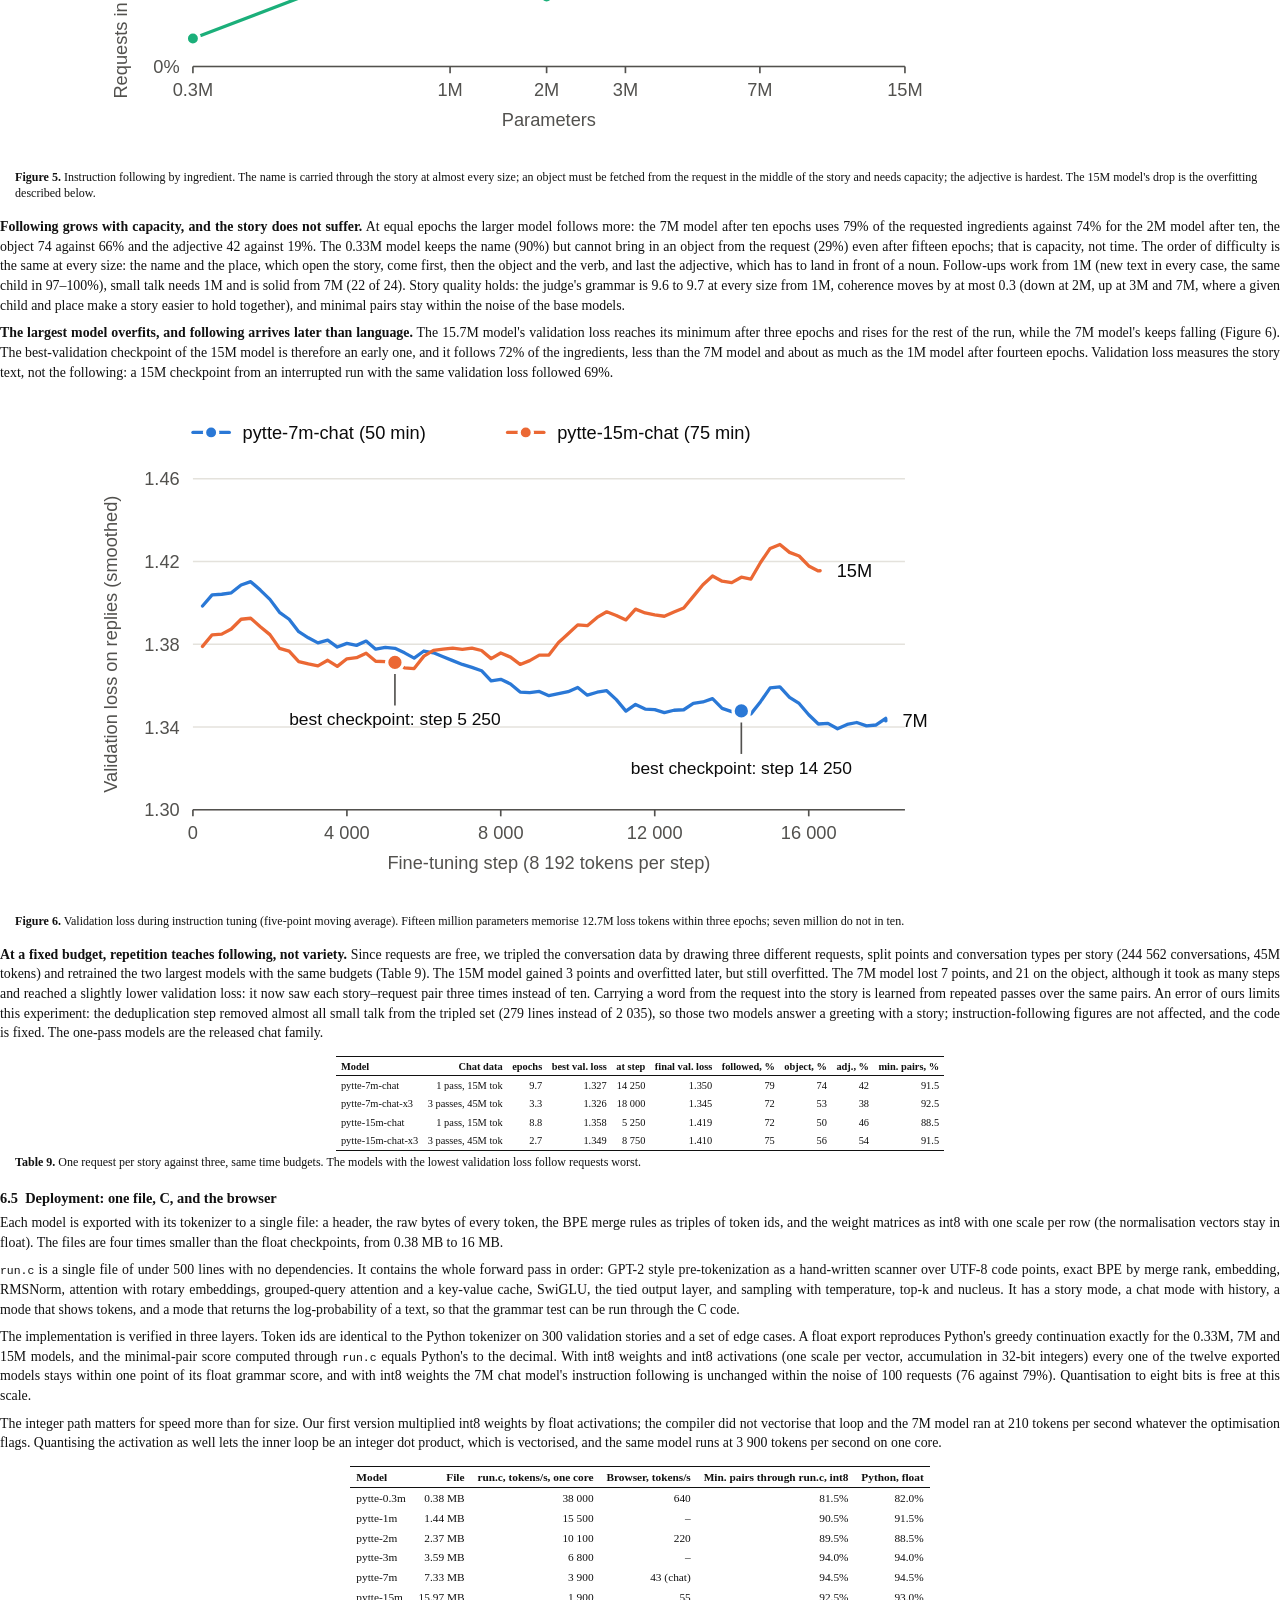
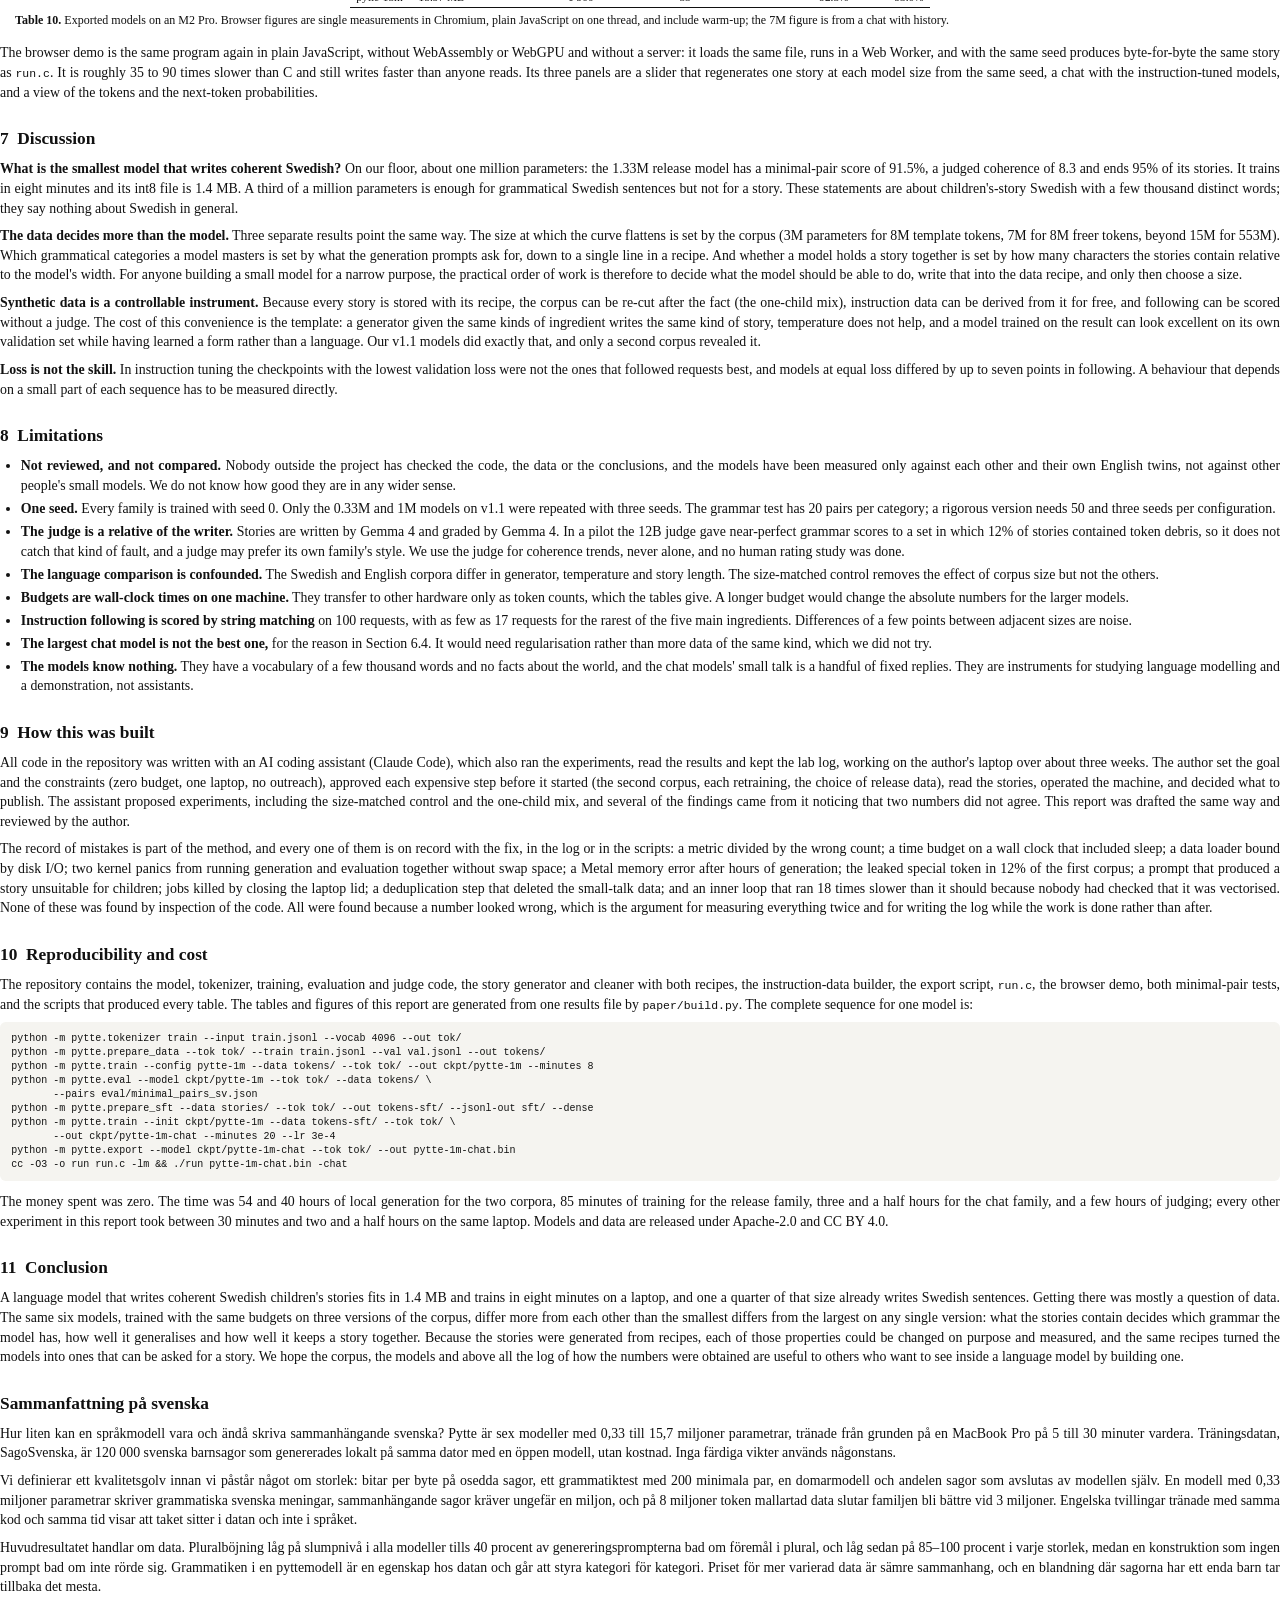
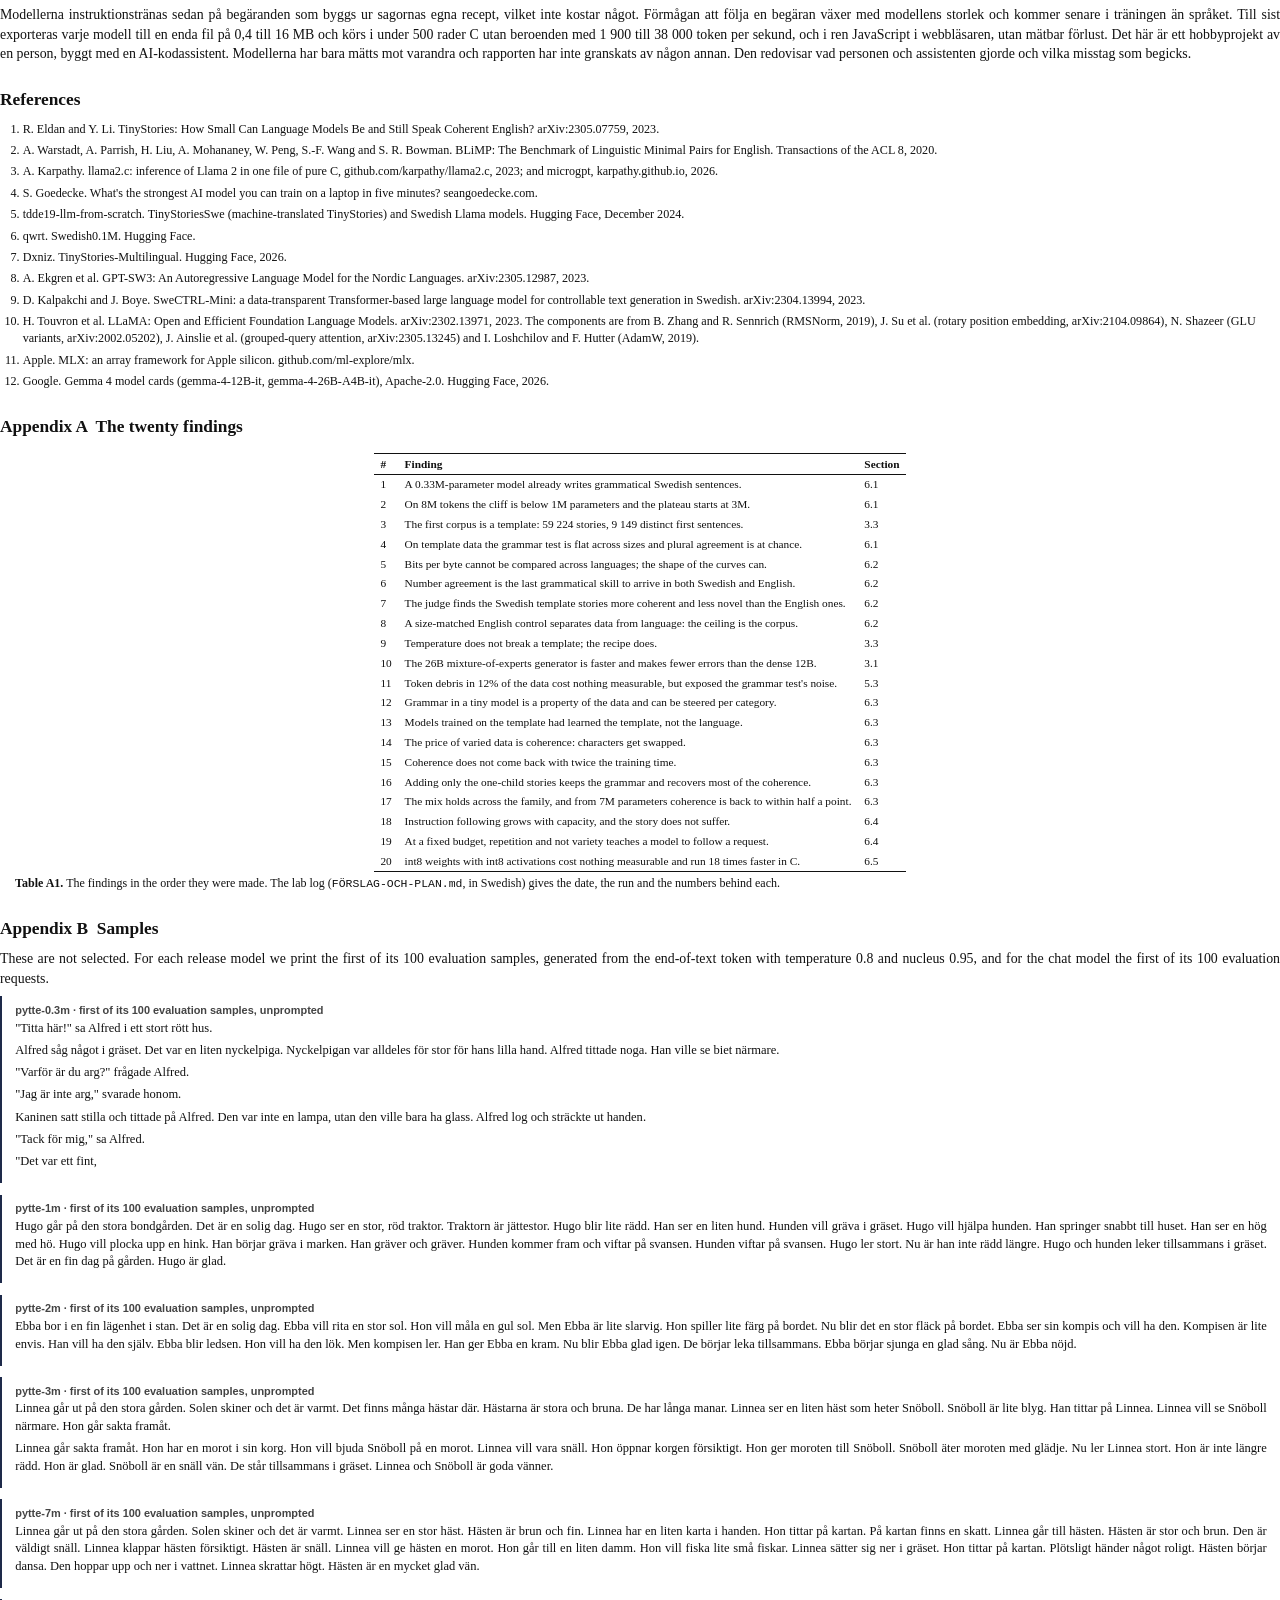
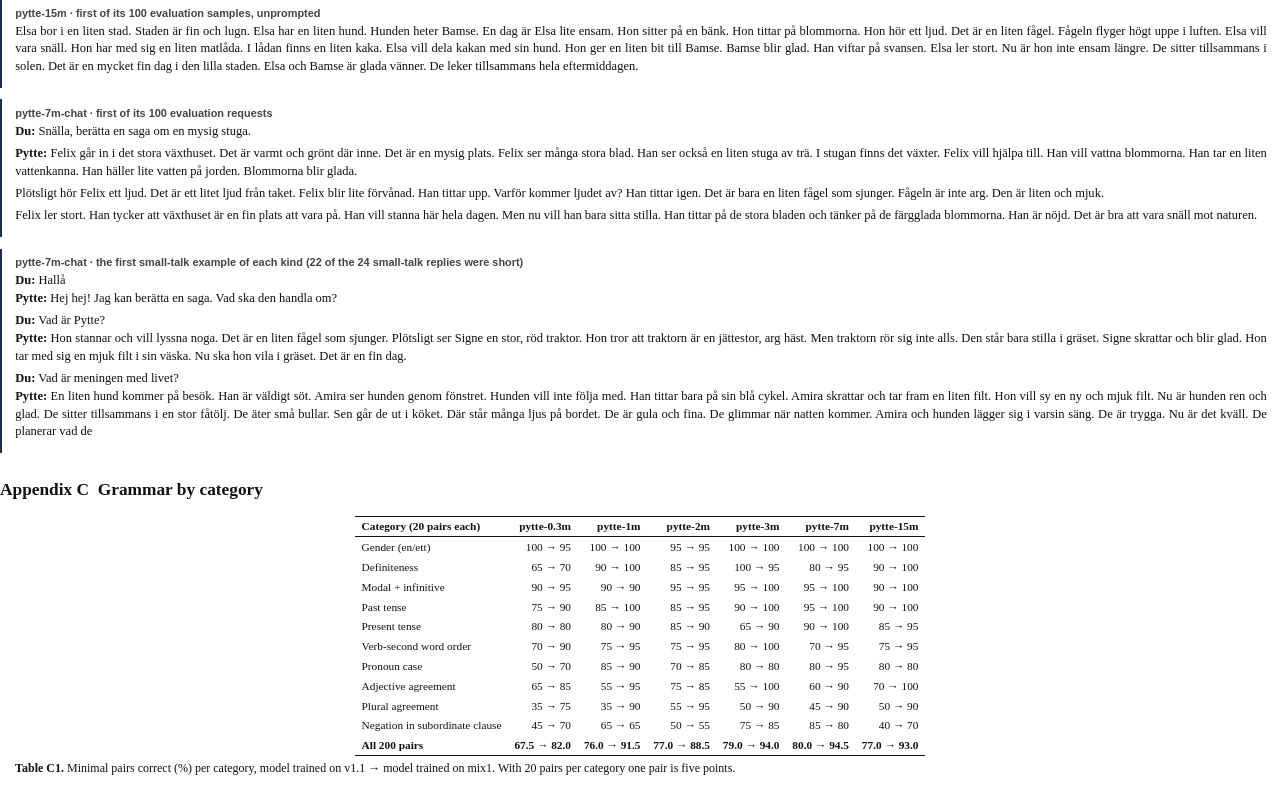
==== commit 9e3e398d: "Report: numbers checked against results.json, and wording that claimed more than it should Abstract " ====
--- a/paper/pytte.html
+++ b/paper/pytte.html
@@ -64,12 +64,12 @@
 
 <div class="abstract">
 <b class="h">Abstract</b>
-<p>How small can a language model be and still write coherent Swedish? We build one from nothing to find out. Pytte is a family of six Llama-style decoders with 0.33 to 15.7 million parameters, written from scratch and trained on a single MacBook Pro in 5 to 30 minutes each, on SagoSvenska, a corpus of 120&nbsp;000 Swedish children's stories that we generated locally with an open model at zero cost. No pretrained weights are used anywhere. We define a quality floor before making a size claim: bits per byte on held-out stories, a 200-pair Swedish minimal-pair grammar test, a judge model, and the share of stories that end on their own. A 0.33M-parameter model writes grammatical Swedish sentences; coherent stories need about 1M, and on 8M tokens of template-like data the family stops improving at 3M. English twins trained with identical code and budgets show that this ceiling belongs to the data, not the language. The central result is about data: plural agreement sat at chance in every model until 40% of the generation prompts asked for plural objects, after which it reached 85–100% at every size, while a construction that no prompt asked for did not move. Grammar in a tiny model is a property of the data and can be steered category by category; the price of more varied data is coherence, and a mixed corpus recovers most of it. We then instruction-tune the family on requests synthesised from the stories' own recipes, which costs nothing to produce, and find that following a request grows with capacity and arrives later in training than the language does. Finally the models are exported to one int8 file each (0.4 to 16 MB) and run in under 500 lines of dependency-free C at 1&nbsp;900 to 38&nbsp;000 tokens per second on one core, and in plain JavaScript in the browser, with no measurable loss. This is a hobby project by one person, built with an AI coding assistant: we have measured the models only against each other, the report has not been reviewed by anyone else, and it says what the person and the assistant each did and lists the mistakes.</p>
+<p>How small can a language model be and still write coherent Swedish? We build a family of them to find out. Pytte is a family of six Llama-style decoders with 0.33 to 15.7 million parameters, written from scratch and trained on a single MacBook Pro in 5 to 30 minutes each, on SagoSvenska, a corpus of 120&nbsp;000 Swedish children's stories that we generated locally with an open model at zero cost. No pretrained weights are used anywhere. We define a quality floor before making a size claim: bits per byte on held-out stories, a 200-pair Swedish minimal-pair grammar test, a judge model, and the share of stories that end on their own. A 0.33M-parameter model writes grammatical Swedish sentences; coherent stories need about 1M, and on 8M tokens of template-like data the family stops improving at 3M. English twins trained with identical code and budgets show that this ceiling belongs to the data, not the language. The central result is about data: plural agreement sat at chance in every model until 40% of the generation prompts asked for plural objects, after which it reached 85–100% at every size, while a construction that no prompt asked for did not move. Grammar in a tiny model is a property of the data and can be steered category by category; the price of more varied data is coherence, and a mixed corpus recovers most of it. We then instruction-tune the family on requests synthesised from the stories' own recipes, which costs nothing to produce, and find that following a request grows with capacity and arrives later in training than the language does. Finally the models are exported to one int8 file each (0.4 to 16 MB) and run in under 500 lines of dependency-free C at 1&nbsp;900 to 38&nbsp;000 tokens per second on one core, and in plain JavaScript in the browser, with no measurable loss. This is a hobby project by one person, built with an AI coding assistant: we have measured the models only against each other, the report has not been reviewed by anyone else, and it says what the person and the assistant each did and lists the mistakes.</p>
 </div>
 
 <h2>1&nbsp;&nbsp;Introduction</h2>
 <p>Large language models are trained on thousands of processors for months, and for most people who use them the inside is opaque. The same architecture, however, scales down. TinyStories [1] showed that models with a few million parameters write coherent English when the training text is restricted to what a small child understands, and hobby projects have since trained such models on a laptop in minutes [3, 4]. This report asks the same question for Swedish and answers it with measurements: what is the smallest model that writes coherent Swedish, what does it cost to get there, and what decides the answer?</p>
-<p>The motivation is understanding. This is a hobby project, carried out by one person to learn how a language model works by building one, and the report should be read as a careful account of what was measured rather than as reviewed research. Every part of the system was built in the open, from the tokenizer to the sampling loop, and a lab log was written in parallel with the work so that each decision, measurement and mistake is on record. The project had three fixed constraints: no budget at all (no cloud compute, no paid APIs), one consumer laptop, and no reuse of existing weights. The models are small language models, not large ones; what they share with large models is the architecture and the training method.</p>
+<p>The motivation is understanding. This is a hobby project, carried out by one person to learn how a language model works by building one, and the report should be read as a careful account of what was measured rather than as reviewed research. Every part of the system was written for this project, from the tokenizer to the sampling loop, and a lab log was written in parallel with the work so that each decision, measurement and mistake is on record. The project had three fixed constraints: no budget at all (no cloud compute, no paid APIs), one consumer laptop, and no reuse of existing weights. The models are small language models, not large ones; what they share with large models is the architecture and the training method.</p>
 <p>A size claim without a quality floor is meaningless: Transformers with 25&nbsp;000 parameters have been run on a Commodore 64, and they do not write stories. We therefore define the floor first (Section 5) and then ask how small a model can be while clearing it. Our contributions are:</p>
 <ul>
 <li><b>SagoSvenska</b>, a corpus of 120&nbsp;649 cleaned Swedish children's stories in three documented sets, each story stored with the recipe that produced it. It was generated on the same laptop with an Apache-2.0 model and is released under CC BY 4.0.</li>
@@ -79,7 +79,7 @@
 <li><b>A complete, verified deployment chain</b>: one int8 file per model, a single-file C runtime and a browser runtime that produce byte-identical text for the same seed.</li>
 <li><b>An honest record</b>: twenty findings, the noise floor of our own grammar test, the bugs we shipped and fixed, and a statement of what an AI assistant did in the work.</li>
 </ul>
-<p>We do not claim the first Swedish TinyStories. A Linköping University course published a machine-translated TinyStories and fifteen Swedish models in December 2024 [5], without a licence, a model card or a report, and a 133&nbsp;000-parameter byte-level Swedish model exists that does not produce intelligible text [6]. To our knowledge Pytte is the first open, documented attempt with a defined quality floor and a Swedish/English comparison.</p>
+<p>We do not claim the first Swedish TinyStories. A Linköping University course published a machine-translated TinyStories and fifteen Swedish models in December 2024 [5], without a licence, a model card or a report, and there is a 133&nbsp;000-parameter byte-level Swedish model whose author notes that it is not very good at producing coherent text [6]. To our knowledge Pytte is the first open, documented attempt with a defined quality floor and a Swedish/English comparison.</p>
 
 <h2>2&nbsp;&nbsp;Related work</h2>
 <p><b>Small models on simple text.</b> Eldan and Li [1] generated millions of short English stories with GPT-3.5 and GPT-4 from a small vocabulary and showed that models below 10M parameters trained on them produce fluent, consistent text, with coherence appearing at a few million parameters. Karpathy's llama2.c [3] made the Llama architecture [10] at this scale runnable in one C file, and several writers have since asked what can be trained on a laptop in minutes [4]. We follow this line and reuse its method of generating data from sampled ingredients; our English twins are trained on TinyStories V2 itself.</p>
@@ -151,7 +151,7 @@
 
 <h3>4.2&nbsp;&nbsp;Training</h3>
 <p>All models are trained from random initialisation (normal, standard deviation 0.02, residual projections scaled down by the depth) with AdamW (β = 0.9 and 0.95, weight decay 0.1), batches of 32 sequences of 256 tokens, gradient clipping at 1.0, and a learning rate that warms up over 5% of the run to 2·10<sup>−3</sup> (10<sup>−3</sup> for the two largest models) and follows a cosine to 10<sup>−4</sup>. The schedule is defined on a <i>time budget</i> rather than a step count: 5, 8, 10, 12, 20 and 30 minutes for the six sizes. This makes runs comparable across data sets on the same machine and makes the learning-rate schedule correct whatever the throughput. Validation loss is measured every 250 steps and the checkpoint with the best validation loss is kept, so memorisation shows in the curve without damaging the released model. Every family uses seed 0.</p>
-<p>The hardware is a MacBook Pro with an M2 Pro (10 cores, 32 GB). On identical models MLX trained 1.6 times faster than PyTorch on the Metal backend (161&nbsp;000 against 99&nbsp;000 tokens per second at 1.3M parameters), so MLX is used throughout. Average throughput including evaluation was 274&nbsp;000 tokens per second for the smallest model and 27&nbsp;000 for the largest. Training the six release models takes 85 minutes in total.</p>
+<p>The hardware is a MacBook Pro with an M2 Pro (10 cores, 32 GB). On identical models MLX trained 1.6 times faster than PyTorch on the Metal backend (161&nbsp;000 against 99&nbsp;000 tokens per second at 1.3M parameters), so MLX is used throughout. Average throughput including evaluation was 289&nbsp;000 tokens per second for the smallest release model and 26&nbsp;000 for the largest. Training the six release models takes 85 minutes in total.</p>
 
 <h2>5&nbsp;&nbsp;Evaluation: the quality floor</h2>
 <h3>5.1&nbsp;&nbsp;Measures</h3>
@@ -164,16 +164,16 @@
 <p>Quality claims are made on random samples only. Appendix B prints the first evaluation sample of every release model, whatever it happens to be.</p>
 
 <h3>5.2&nbsp;&nbsp;The floor</h3>
-<p>The criteria were written down before the first model was trained: grammar and coherence as graded by a judge with a fixed prompt, minimal pairs, novelty against the training set, and bits per byte, all on random samples, with the working thresholds of 80% on the first two and 70% on the third. In the form we could measure, a model “writes coherent Swedish” when the judge gives it at least 8 of 10 for both grammar and coherence and it gets at least 70% of the minimal pairs right. Two parts of the original plan were not carried out: we graded 50 to 100 samples per model rather than 200, and no blind rating by Swedish speakers was done. The release models from 1M parameters clear the floor (Table 7). The 0.33M model clears grammar (8.7) and minimal pairs (82%) but not coherence (5.3), and is described as writing Swedish sentences rather than telling stories.</p>
+<p>The criteria were written down before the first model was trained: grammar and coherence as graded by a judge with a fixed prompt, minimal pairs, novelty against the training set, and bits per byte, all on random samples, with the working thresholds of 80% on the first two and 70% on the third. In the form we could measure, a model “writes coherent Swedish” when the judge gives it at least 8 of 10 for both grammar and coherence and it gets at least 70% of the minimal pairs right. Two parts of the original plan were not carried out: we graded 50 samples per model rather than 200, and no blind rating by Swedish speakers was done. The release models from 1M parameters clear the floor (Table 7). The 0.33M model clears grammar (8.7) and minimal pairs (82%) but not coherence (5.3), and is described as writing Swedish sentences rather than telling stories.</p>
 
 <h3>5.3&nbsp;&nbsp;How noisy is the grammar test?</h3>
-<p>Two accidents and one experiment measured the noise. Retraining on the repaired data (v1.0 → v1.1, same seed, same tokenizer balance) changed bits per byte by at most 0.005 and the judge's scores by at most 0.5, but moved the minimal-pair total by up to 10 points for the same configuration. Three seeds of the 0.33M model then gave 67.5, 74.5 and 80.0% at bits per byte of 0.538, 0.535 and 0.539, while three seeds of the 1M model gave 76.0, 76.0 and 77.0%. The movement sits in the categories where the model chooses between two word orders or two function words by a small margin, and 20 pairs per category do not pin those down. We draw two rules from this: the test is reliable from 1M parameters and must be reported as a range at 0.33M, and a difference of less than ten points between two Swedish models is not a result unless it is backed by another measure. The effects reported in Section 6.3 are 12 to 50 points.</p>
+<p>Two accidents and one experiment measured the noise. Retraining on the repaired data (v1.0 → v1.1, same seed, same tokenizer balance) changed bits per byte by at most 0.005 and the judge's scores by at most 0.5, but moved the minimal-pair total by up to 10 points for the same configuration. Three seeds of the 0.33M model then gave 67.5, 74.5 and 80.0% at bits per byte of 0.538, 0.535 and 0.539, while three seeds of the 1M model gave 76.0, 76.0 and 77.0%. The movement sits in the categories where the model chooses between two word orders or two function words by a small margin, and 20 pairs per category do not pin those down. We draw two rules from this: the test is reliable from 1M parameters and must be reported as a range at 0.33M, and a difference of less than ten points between two Swedish models is not a result unless it is backed by another measure. The effects reported in Section 6.3 are 11 to 60 points.</p>
 <p>Three measurement errors in our own training code were found the same way, by numbers that did not agree with each other: a bits-per-byte figure divided by the wrong token count (2.4 times too high in the first table), a time budget that counted the minutes the laptop slept, and a data loader that read random windows from a memory-mapped file on a USB disk and was I/O-bound. Each published number has since been computed in two ways.</p>
 
 <h2>6&nbsp;&nbsp;Results</h2>
 <h3>6.1&nbsp;&nbsp;The Swedish family on v1.1: a cliff below 1M and a plateau at 3M</h3>
 <p>Already the 0.33M model, with 197&nbsp;000 parameters outside the embedding table and five minutes of training, produces grammatical sentences: <i>“Elsa går ut på en stor äng. Det finns många fina blommor där. Blommorna är gula och vita. Elsa ser en liten fjäril.”</i> (the first of its evaluation samples). The judge gives its stories a coherence of 5.3. The large step is from 0.33M to 1M, where bits per byte falls from 0.54 to 0.43 and coherence rises to 8.8. From 3M upward every model reaches the same validation loss (Table 4, columns <i>sv</i>). With 8M tokens seen six to ten times, the unpredictability of the data itself is reached at about 3M parameters: more model buys nothing.</p>
-<p>The grammar test tells the same story from another side and adds a detail. Gender, modal verbs and tense are at 90–100% from the smallest sizes, but plural agreement is at chance in all six models (35 to 55%). The v1 stories are about one child, one dog and one ball; the models have hardly seen a plural.</p>
+<p>The grammar test tells the same story from another side and adds a detail. Gender and modal verbs are at 90–100% from the smallest size and tense at 65–95%, but plural agreement is at chance in all six models (35 to 55%). The v1 stories are about one child, one dog and one ball; the models have hardly seen a plural.</p>
 
 <h3>6.2&nbsp;&nbsp;Twins: is it the language or the data?</h3>
 <p>The same code, configurations and time budgets were run on TinyStories V2 (<i>en</i>, 553M tokens, of which each model sees about a tenth of an epoch) and on a random subset of TinyStories of exactly SagoSvenska's size (<i>en8m</i>, 40&nbsp;027 stories, 8.1M tokens, six to nine epochs). The subset is the control: it has the Swedish corpus's size and epoch count and the English corpus's language and style.</p>
@@ -195,8 +195,8 @@
 <img src="figures/scaling.svg" alt="Line chart of bits per byte against model size for Swedish and two English data sets">
 <p class="cap"><b>Figure 2.</b> Scaling with model size. Swedish on 8M tokens is flat from 3M parameters, English on 8M tokens from 7M, and English on 553M tokens keeps improving. The gap between the two English curves grows from 0.02 to 0.07 bits per byte.</p>
 </figure>
-<p>Four things follow. First, the ceiling is in the data: on 8M English tokens the curve flattens at 7M parameters (0.623 → 0.620), on the full corpus it keeps falling to 15.7M, and the distance between the two grows with size. Small models do not notice whether the corpus has 8M or 553M tokens; large ones do. Second, the low Swedish bits per byte is a property of the data and not of the language: at equal size and epochs English sits 0.2 bits per byte higher, because TinyStories is less predictable than template stories generated at temperature 0.6. Third, grammar does not need 553M tokens: <i>en8m</i> passes the English minimal pairs as well as <i>en</i> (79–93% against 84–94%), so the Swedish models' 68–80% is not caused by the small corpus. Fourth, the last grammatical skill to arrive is number agreement in both languages: Swedish plural and adjective agreement, English subject–verb agreement.</p>
-<p>What the twins cannot say is how many parameters Swedish needs compared with English, since the corpora differ in generator, temperature and length. What they do say is that coherent text appears at the same size in both languages, that the cliff between 0.33M and 1M exists in both, and that the 0.33M Swedish model holds a story together better than its English twins (coherence 5.3 against 2.8 on equal data) because its text is simpler, not because Swedish is easier.</p>
+<p>Four things follow. First, the ceiling is in the data: on 8M English tokens the curve flattens at 7M parameters (0.623 → 0.620), on the full corpus it keeps falling to 15.7M, and the distance between the two grows with size. Small models do not notice whether the corpus has 8M or 553M tokens; large ones do. Second, the low Swedish bits per byte is a property of the data and not of the language: at equal size and epochs English sits 0.2 to 0.3 bits per byte higher, because TinyStories is less predictable than template stories generated at temperature 0.6. Third, grammar does not need 553M tokens: <i>en8m</i> passes the English minimal pairs as well as <i>en</i> (79–93% against 84–94%), so the Swedish models' 68–80% is not caused by the small corpus. Fourth, the last grammatical skill to arrive is number agreement in both languages: Swedish plural and adjective agreement, English subject–verb agreement.</p>
+<p>What the twins cannot say is how many parameters Swedish needs compared with English, since the corpora differ in generator, temperature and length. What they do say is that the cliff between 0.33M and 1M exists in both languages, and that the 0.33M Swedish model holds a story together better than its English twins (coherence 5.3 against 2.8 on equal data) because its text is simpler, not because Swedish is easier.</p>
 
 <h3>6.3&nbsp;&nbsp;Grammar is a property of the data</h3>
 <p>We retrained all six models on v1.1 + v2 with the same budgets, learning rates and seed, so that the data is the only difference, and then a third time on mix1. Table 5 and Figures 3 and 4 give the result.</p>
@@ -216,9 +216,9 @@
 </div>
 <figure>
 <img src="figures/datamix.svg" alt="Two line charts: minimal-pair accuracy and judge coherence against model size for three corpus mixes">
-<p class="cap"><b>Figure 3.</b> Varied data raises grammar by 12 to 15 points at every size and costs coherence; the mix with one-child stories keeps the grammar and recovers most of the coherence, all of it from 7M parameters.</p>
-</figure>
-<p><b>Plural agreement went from chance to 85–100%</b> in every model, including the smallest. The only thing that changed is that 40% of the v2 prompts ask for several objects in the plural. Adjective agreement rose from 55–75% to 80–95%, verb-second word order from 70–80% to 80–100%, and past tense, which half of v2 is written in, from 75–95% to 95–100%. The total rose 12 to 15 points at every size, far outside the noise of Section 5.3. One category did not move: the position of negation in a subordinate clause stayed between 40 and 85%, as noisy as before. No recipe asks for that construction, so no data taught it. A feature that is missing from the training data is not learned at any model size, and one that is present is learned already at 0.33M parameters. This is a stronger and more useful statement than “Swedish plurals are hard”.</p>
+<p class="cap"><b>Figure 3.</b> Varied data raises grammar by 11 to 15.5 points at every size and costs coherence; the mix with one-child stories keeps the grammar and recovers most of the coherence, to within half a point from 7M parameters.</p>
+</figure>
+<p><b>Plural agreement went from chance to 85–100%</b> in every model, including the smallest. The only thing that changed is that 40% of the v2 prompts ask for several objects in the plural. Adjective agreement rose from 55–75% to 80–95%, verb-second word order from 70–80% to 80–100%, and past tense, which half of v2 is written in, from 75–95% to 95–100%. The total rose 11 to 15.5 points at every size, far outside the noise of Section 5.3. One category did not move: the position of negation in a subordinate clause stayed between 40 and 85%, as noisy as before. No recipe asks for that construction, so no data taught it. A feature that is missing from the training data is not learned at any model size, and one that is present is learned already at 0.33M parameters. This is a stronger and more useful statement than “Swedish plurals are hard”.</p>
 <figure class="narrow">
 <img src="figures/categories.svg" alt="Dumbbell chart of minimal-pair accuracy per grammatical category for v1.1 and mix1">
 <p class="cap"><b>Figure 4.</b> Per-category grammar before and after the varied stories were added, averaged over the five models from 1M to 15M. The categories that the v2 recipe exercises move; negation in subordinate clauses, which no recipe mentions, stays inside the test's noise.</p>
@@ -235,8 +235,8 @@
 </tbody></table>
 <p class="cap"><b>Table 6.</b> Bits per byte on the v1 and v2 validation sets, each tokenized with the model's own tokenizer. A model trained only on template stories pays more than double on freer text.</p>
 </div>
-<p><b>The price is coherence.</b> The judge gives the models trained on v1.1 + v2 between 1.1 and 1.9 points less coherence from 1M upward, with grammar unchanged. Its comments on the lowest-scoring stories point at the same thing each time: characters are swapped in the middle of the story. The v2 recipe has two or three children in 55% of its stories, and a model with 128 to 384 dimensions loses track of who is who. Doubling the training time on the merged data (16 and 24 minutes for the 1M and 3M models) left coherence where it was (6.9 → 7.0 and 7.8 → 7.9), so the loss is a property of the data mix and not of under-training.</p>
-<p><b>A mix recovers it.</b> mix1 keeps all of v1.1 and adds only the v2 stories with a single child. The plural, tense and first-person prompts are independent of the number of characters, so they come along. Grammar stays where the full merge put it (88.5 to 94.5% from 1M, plural 90–95%), coherence returns to 8.3–8.4 at 1M to 3M and to 9.0 and 8.9 at 7M and 15M, against 9.1 and 9.4 for v1.1, and generalisation lies between the two other mixes as expected. From 7M the model has the capacity to hold a freer story together; below that it pays about half a point for not having memorised a template. We consider that the right trade and release the mix1 family (Table 7). The other two families are kept as comparisons, because template against variety against mix is itself a result.</p>
+<p><b>The price is coherence.</b> The judge gives the models trained on v1.1 + v2 between 1.1 and 2.0 points less coherence from 1M upward, with grammar unchanged. Its comments on the lowest-scoring stories point at the same thing each time: characters are swapped in the middle of the story. The v2 recipe has more than one character in 55% of its stories, and a model with 128 to 384 dimensions loses track of who is who. Doubling the training time on the merged data (16 and 24 minutes for the 1M and 3M models) left coherence where it was (6.9 → 7.0 and 7.8 → 7.9), so the loss is a property of the data mix and not of under-training.</p>
+<p><b>A mix recovers it.</b> mix1 keeps all of v1.1 and adds only the v2 stories with a single child. The plural, tense and first-person prompts are independent of the number of characters, so they come along. Grammar stays where the full merge put it (88.5 to 94.5% from 1M, plural 90–95%), coherence returns to 8.3–8.4 at 1M to 3M and to 9.0 and 8.9 at 7M and 15M, against 9.1 and 9.4 for v1.1, and generalisation lies between the two other mixes as expected. From 7M the model has the capacity to hold a freer story together; below that it pays half a point to 0.7 for not having memorised a template. We consider that the right trade and release the mix1 family (Table 7). The other two families are kept as comparisons, because template against variety against mix is itself a result.</p>
 <div class="tab">
 <table class="">
 <thead>
@@ -277,7 +277,7 @@
 <img src="figures/chat.svg" alt="Line chart of instruction following by ingredient type against model size">
 <p class="cap"><b>Figure 5.</b> Instruction following by ingredient. The name is carried through the story at almost every size; an object must be fetched from the request in the middle of the story and needs capacity; the adjective is hardest. The 15M model's drop is the overfitting described below.</p>
 </figure>
-<p><b>Following grows with capacity, and the story does not suffer.</b> At equal epochs the larger model follows more: the 7M model after ten epochs uses 79% of the requested ingredients against 74% for the 2M model after ten, the object 74 against 66% and the adjective 42 against 19%. The 0.33M model keeps the name (90%) but cannot bring in an object from the request (29%) even after fifteen epochs; that is capacity, not time. The order of difficulty is the same at every size: the name and the place, which open the story, come first, then the object and the verb, and last the adjective, which has to land in front of a noun. Follow-ups work from 1M (new text in every case, the same child in 97–100%), small talk needs 1M and is solid from 7M (22 of 24). Story quality is unchanged or better: the judge's grammar is 9.6 to 9.7 at every size from 1M, coherence is 0.3 higher at 3M and 7M, where a given child and place make a story easier to hold together, and minimal pairs stay within the noise of the base models.</p>
+<p><b>Following grows with capacity, and the story does not suffer.</b> At equal epochs the larger model follows more: the 7M model after ten epochs uses 79% of the requested ingredients against 74% for the 2M model after ten, the object 74 against 66% and the adjective 42 against 19%. The 0.33M model keeps the name (90%) but cannot bring in an object from the request (29%) even after fifteen epochs; that is capacity, not time. The order of difficulty is the same at every size: the name and the place, which open the story, come first, then the object and the verb, and last the adjective, which has to land in front of a noun. Follow-ups work from 1M (new text in every case, the same child in 97–100%), small talk needs 1M and is solid from 7M (22 of 24). Story quality holds: the judge's grammar is 9.6 to 9.7 at every size from 1M, coherence moves by at most 0.3 (down at 2M, up at 3M and 7M, where a given child and place make a story easier to hold together), and minimal pairs stay within the noise of the base models.</p>
 <p><b>The largest model overfits, and following arrives later than language.</b> The 15.7M model's validation loss reaches its minimum after three epochs and rises for the rest of the run, while the 7M model's keeps falling (Figure 6). The best-validation checkpoint of the 15M model is therefore an early one, and it follows 72% of the ingredients, less than the 7M model and about as much as the 1M model after fourteen epochs. Validation loss measures the story text, not the following: a 15M checkpoint from an interrupted run with the same validation loss followed 69%.</p>
 <figure class="narrow">
 <img src="figures/overfit.svg" alt="Validation loss during fine-tuning for the 7M and 15M chat models">
@@ -299,7 +299,7 @@
 <h3>6.5&nbsp;&nbsp;Deployment: one file, C, and the browser</h3>
 <p>Each model is exported with its tokenizer to a single file: a header, the raw bytes of every token, the BPE merge rules as triples of token ids, and the weight matrices as int8 with one scale per row (the normalisation vectors stay in float). The files are four times smaller than the float checkpoints, from 0.38 MB to 16 MB.</p>
 <p><code>run.c</code> is a single file of under 500 lines with no dependencies. It contains the whole forward pass in order: GPT-2 style pre-tokenization as a hand-written scanner over UTF-8 code points, exact BPE by merge rank, embedding, RMSNorm, attention with rotary embeddings, grouped-query attention and a key-value cache, SwiGLU, the tied output layer, and sampling with temperature, top-k and nucleus. It has a story mode, a chat mode with history, a mode that shows tokens, and a mode that returns the log-probability of a text, so that the grammar test can be run through the C code.</p>
-<p>The implementation is verified in three layers. Token ids are identical to the Python tokenizer on 300 validation stories and a set of edge cases. A float export reproduces Python's greedy continuation exactly for the 0.33M, 7M and 15M models, and the minimal-pair score computed through <code>run.c</code> equals Python's to the decimal. With int8 weights and int8 activations (one scale per vector, accumulation in 32-bit integers) every one of the twelve exported models stays within one point of its float grammar score, and the 7M chat model's instruction following is unchanged within the noise of 100 requests (76 against 79%). Quantisation to eight bits is free at this scale.</p>
+<p>The implementation is verified in three layers. Token ids are identical to the Python tokenizer on 300 validation stories and a set of edge cases. A float export reproduces Python's greedy continuation exactly for the 0.33M, 7M and 15M models, and the minimal-pair score computed through <code>run.c</code> equals Python's to the decimal. With int8 weights and int8 activations (one scale per vector, accumulation in 32-bit integers) every one of the twelve exported models stays within one point of its float grammar score, and with int8 weights the 7M chat model's instruction following is unchanged within the noise of 100 requests (76 against 79%). Quantisation to eight bits is free at this scale.</p>
 <p>The integer path matters for speed more than for size. Our first version multiplied int8 weights by float activations; the compiler did not vectorise that loop and the 7M model ran at 210 tokens per second whatever the optimisation flags. Quantising the activation as well lets the inner loop be an integer dot product, which is vectorised, and the same model runs at 3&nbsp;900 tokens per second on one core.</p>
 <div class="tab">
 <table>
@@ -320,7 +320,7 @@
 <p><b>What is the smallest model that writes coherent Swedish?</b> On our floor, about one million parameters: the 1.33M release model has a minimal-pair score of 91.5%, a judged coherence of 8.3 and ends 95% of its stories. It trains in eight minutes and its int8 file is 1.4 MB. A third of a million parameters is enough for grammatical Swedish sentences but not for a story. These statements are about children's-story Swedish with a few thousand distinct words; they say nothing about Swedish in general.</p>
 <p><b>The data decides more than the model.</b> Three separate results point the same way. The size at which the curve flattens is set by the corpus (3M parameters for 8M template tokens, 7M for 8M freer tokens, beyond 15M for 553M). Which grammatical categories a model masters is set by what the generation prompts ask for, down to a single line in a recipe. And whether a model holds a story together is set by how many characters the stories contain relative to the model's width. For anyone building a small model for a narrow purpose, the practical order of work is therefore to decide what the model should be able to do, write that into the data recipe, and only then choose a size.</p>
 <p><b>Synthetic data is a controllable instrument.</b> Because every story is stored with its recipe, the corpus can be re-cut after the fact (the one-child mix), instruction data can be derived from it for free, and following can be scored without a judge. The cost of this convenience is the template: a generator given the same kinds of ingredient writes the same kind of story, temperature does not help, and a model trained on the result can look excellent on its own validation set while having learned a form rather than a language. Our v1.1 models did exactly that, and only a second corpus revealed it.</p>
-<p><b>Loss is not the skill.</b> In instruction tuning the checkpoints with the lowest validation loss were not the ones that followed requests best, and models at equal loss differed by ten points in following. A behaviour that depends on a small part of each sequence has to be measured directly.</p>
+<p><b>Loss is not the skill.</b> In instruction tuning the checkpoints with the lowest validation loss were not the ones that followed requests best, and models at equal loss differed by up to seven points in following. A behaviour that depends on a small part of each sequence has to be measured directly.</p>
 
 <h2>8&nbsp;&nbsp;Limitations</h2>
 <ul>
@@ -329,14 +329,14 @@
 <li><b>The judge is a relative of the writer.</b> Stories are written by Gemma 4 and graded by Gemma 4. In a pilot the 12B judge gave near-perfect grammar scores to a set in which 12% of stories contained token debris, so it does not catch that kind of fault, and a judge may prefer its own family's style. We use the judge for coherence trends, never alone, and no human rating study was done.</li>
 <li><b>The language comparison is confounded.</b> The Swedish and English corpora differ in generator, temperature and story length. The size-matched control removes the effect of corpus size but not the others.</li>
 <li><b>Budgets are wall-clock times on one machine.</b> They transfer to other hardware only as token counts, which the tables give. A longer budget would change the absolute numbers for the larger models.</li>
-<li><b>Instruction following is scored by string matching</b> on 100 requests, with as few as 17 requests for the rarest ingredient type. Differences of a few points between adjacent sizes are noise.</li>
+<li><b>Instruction following is scored by string matching</b> on 100 requests, with as few as 17 requests for the rarest of the five main ingredients. Differences of a few points between adjacent sizes are noise.</li>
 <li><b>The largest chat model is not the best one,</b> for the reason in Section 6.4. It would need regularisation rather than more data of the same kind, which we did not try.</li>
 <li><b>The models know nothing.</b> They have a vocabulary of a few thousand words and no facts about the world, and the chat models' small talk is a handful of fixed replies. They are instruments for studying language modelling and a demonstration, not assistants.</li>
 </ul>
 
 <h2>9&nbsp;&nbsp;How this was built</h2>
 <p>All code in the repository was written with an AI coding assistant (Claude Code), which also ran the experiments, read the results and kept the lab log, working on the author's laptop over about three weeks. The author set the goal and the constraints (zero budget, one laptop, no outreach), approved each expensive step before it started (the second corpus, each retraining, the choice of release data), read the stories, operated the machine, and decided what to publish. The assistant proposed experiments, including the size-matched control and the one-child mix, and several of the findings came from it noticing that two numbers did not agree. This report was drafted the same way and reviewed by the author.</p>
-<p>The record of mistakes is part of the method, and every one of them is in the log with the fix: a metric divided by the wrong count; a time budget on a wall clock that included sleep; a data loader bound by disk I/O; two kernel panics from running generation and evaluation together without swap space; a Metal memory error after hours of generation; the leaked special token in 12% of the first corpus; a prompt that produced a story unsuitable for children; jobs killed by closing the laptop lid; a deduplication step that deleted the small-talk data; and an inner loop that ran 18 times slower than it should because nobody had checked that it was vectorised. None of these was found by inspection of the code. All were found because a number looked wrong, which is the argument for measuring everything twice and for writing the log while the work is done rather than after.</p>
+<p>The record of mistakes is part of the method, and every one of them is on record with the fix, in the log or in the scripts: a metric divided by the wrong count; a time budget on a wall clock that included sleep; a data loader bound by disk I/O; two kernel panics from running generation and evaluation together without swap space; a Metal memory error after hours of generation; the leaked special token in 12% of the first corpus; a prompt that produced a story unsuitable for children; jobs killed by closing the laptop lid; a deduplication step that deleted the small-talk data; and an inner loop that ran 18 times slower than it should because nobody had checked that it was vectorised. None of these was found by inspection of the code. All were found because a number looked wrong, which is the argument for measuring everything twice and for writing the log while the work is done rather than after.</p>
 
 <h2>10&nbsp;&nbsp;Reproducibility and cost</h2>
 <p>The repository contains the model, tokenizer, training, evaluation and judge code, the story generator and cleaner with both recipes, the instruction-data builder, the export script, <code>run.c</code>, the browser demo, both minimal-pair tests, and the scripts that produced every table. The tables and figures of this report are generated from one results file by <code>paper/build.py</code>. The complete sequence for one model is:</p>
@@ -356,7 +356,7 @@
 <p>A language model that writes coherent Swedish children's stories fits in 1.4 MB and trains in eight minutes on a laptop, and one a quarter of that size already writes Swedish sentences. Getting there was mostly a question of data. The same six models, trained with the same budgets on three versions of the corpus, differ more from each other than the smallest differs from the largest on any single version: what the stories contain decides which grammar the model has, how well it generalises and how well it keeps a story together. Because the stories were generated from recipes, each of those properties could be changed on purpose and measured, and the same recipes turned the models into ones that can be asked for a story. We hope the corpus, the models and above all the log of how the numbers were obtained are useful to others who want to see inside a language model by building one.</p>
 
 <h2 class="sv">Sammanfattning på svenska</h2>
-<p class="sv">Hur liten kan en språkmodell vara och ändå skriva sammanhängande svenska? Pytte är sex modeller med 0,33 till 15,7 miljoner parametrar, byggda från noll och tränade på en MacBook Pro på 5 till 30 minuter vardera. Träningsdatan, SagoSvenska, är 120&nbsp;000 svenska barnsagor som genererades lokalt på samma dator med en öppen modell, utan kostnad. Inga färdiga vikter används någonstans.</p>
+<p class="sv">Hur liten kan en språkmodell vara och ändå skriva sammanhängande svenska? Pytte är sex modeller med 0,33 till 15,7 miljoner parametrar, tränade från grunden på en MacBook Pro på 5 till 30 minuter vardera. Träningsdatan, SagoSvenska, är 120&nbsp;000 svenska barnsagor som genererades lokalt på samma dator med en öppen modell, utan kostnad. Inga färdiga vikter används någonstans.</p>
 <p class="sv">Vi definierar ett kvalitetsgolv innan vi påstår något om storlek: bitar per byte på osedda sagor, ett grammatiktest med 200 minimala par, en domarmodell och andelen sagor som avslutas av modellen själv. En modell med 0,33 miljoner parametrar skriver grammatiska svenska meningar, sammanhängande sagor kräver ungefär en miljon, och på 8 miljoner token mallartad data slutar familjen bli bättre vid 3 miljoner. Engelska tvillingar tränade med samma kod och samma tid visar att taket sitter i datan och inte i språket.</p>
 <p class="sv">Huvudresultatet handlar om data. Pluralböjning låg på slumpnivå i alla modeller tills 40 procent av genereringsprompterna bad om föremål i plural, och låg sedan på 85–100 procent i varje storlek, medan en konstruktion som ingen prompt bad om inte rörde sig. Grammatiken i en pyttemodell är en egenskap hos datan och går att styra kategori för kategori. Priset för mer varierad data är sämre sammanhang, och en blandning där sagorna har ett enda barn tar tillbaka det mesta.</p>
 <p class="sv">Modellerna instruktionstränas sedan på begäranden som byggs ur sagornas egna recept, vilket inte kostar något. Förmågan att följa en begäran växer med modellens storlek och kommer senare i träningen än språket. Till sist exporteras varje modell till en enda fil på 0,4 till 16 MB och körs i under 500 rader C utan beroenden med 1&nbsp;900 till 38&nbsp;000 token per sekund, och i ren JavaScript i webbläsaren, utan mätbar förlust. Det här är ett hobbyprojekt av en person, byggt med en AI-kodassistent. Modellerna har bara mätts mot varandra och rapporten har inte granskats av någon annan. Den redovisar vad personen och assistenten gjorde och vilka misstag som begicks.</p>
@@ -398,7 +398,7 @@
 <tr><td>14</td><td>The price of varied data is coherence: characters get swapped.</td><td>6.3</td></tr>
 <tr><td>15</td><td>Coherence does not come back with twice the training time.</td><td>6.3</td></tr>
 <tr><td>16</td><td>Adding only the one-child stories keeps the grammar and recovers most of the coherence.</td><td>6.3</td></tr>
-<tr><td>17</td><td>The mix holds across the family, and from 7M parameters coherence is fully back.</td><td>6.3</td></tr>
+<tr><td>17</td><td>The mix holds across the family, and from 7M parameters coherence is back to within half a point.</td><td>6.3</td></tr>
 <tr><td>18</td><td>Instruction following grows with capacity, and the story does not suffer.</td><td>6.4</td></tr>
 <tr><td>19</td><td>At a fixed budget, repetition and not variety teaches a model to follow a request.</td><td>6.4</td></tr>
 <tr><td>20</td><td>int8 weights with int8 activations cost nothing measurable and run 18 times faster in C.</td><td>6.5</td></tr>
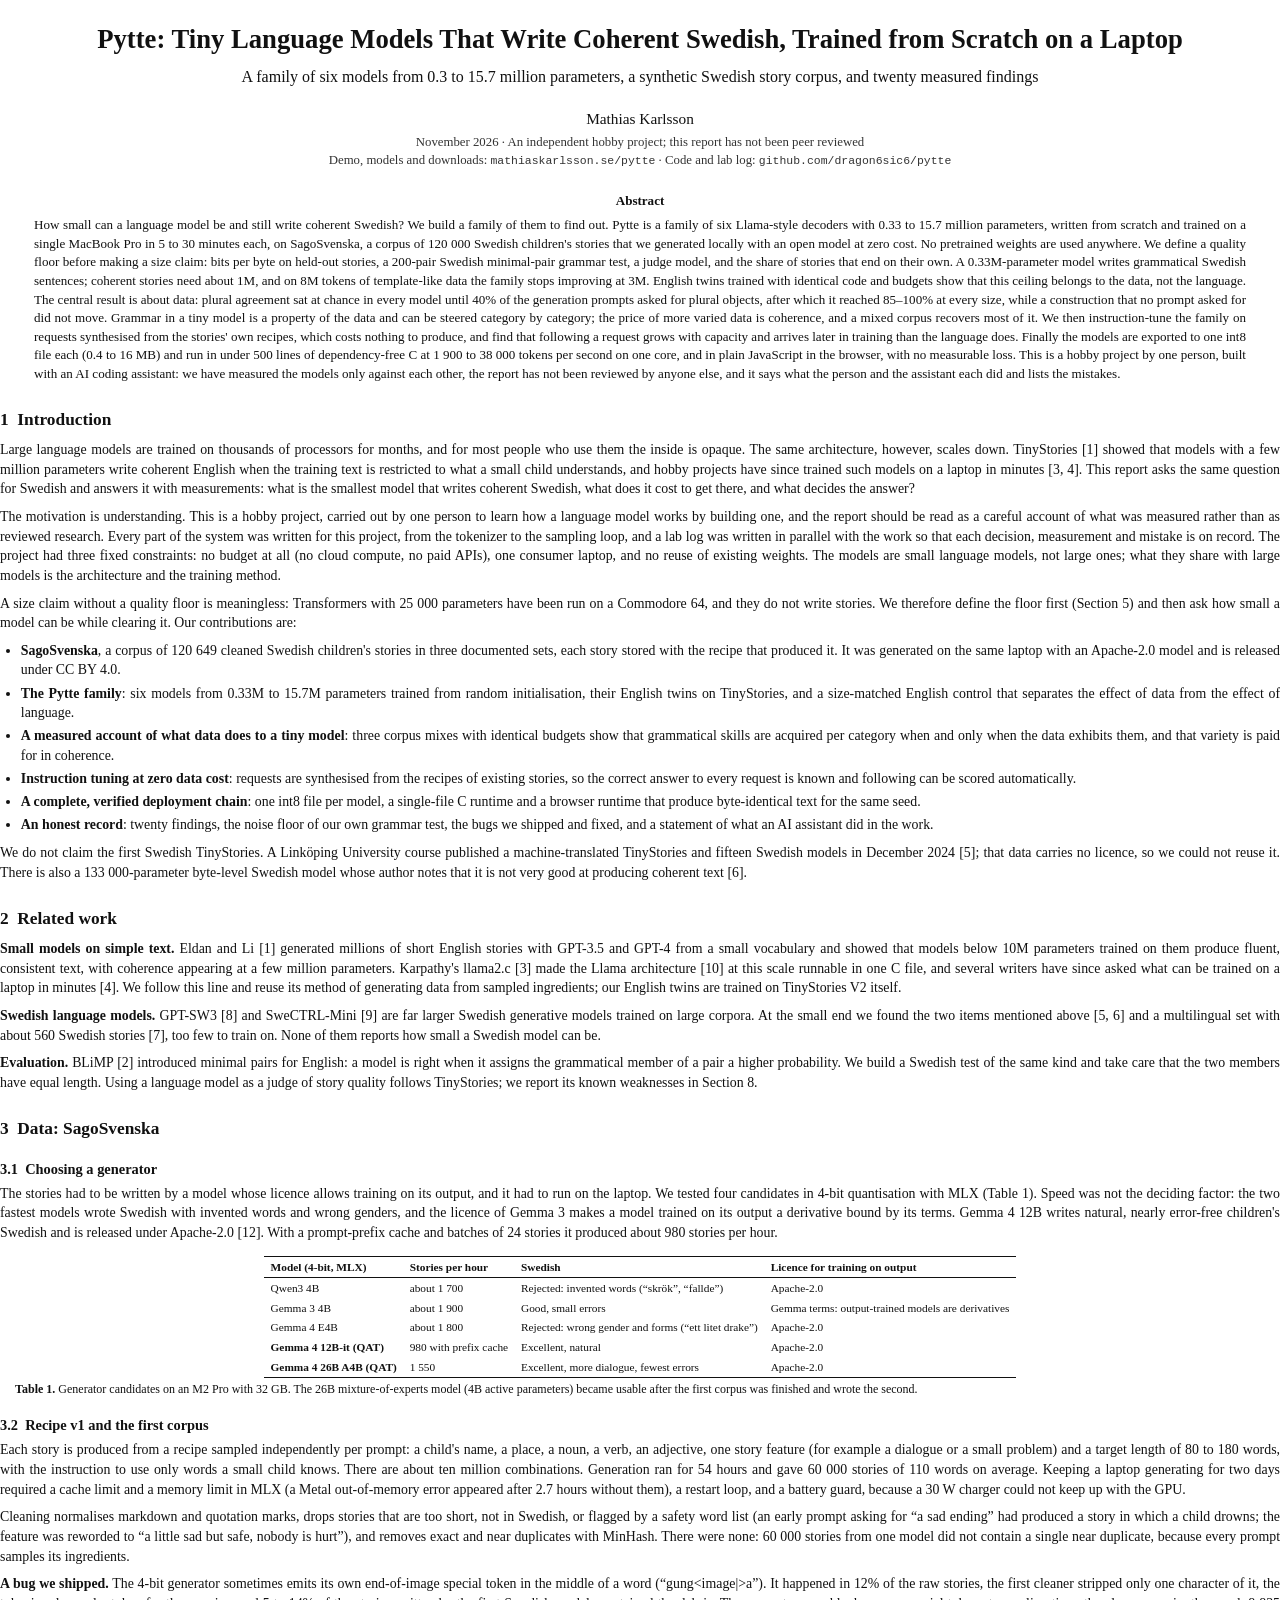
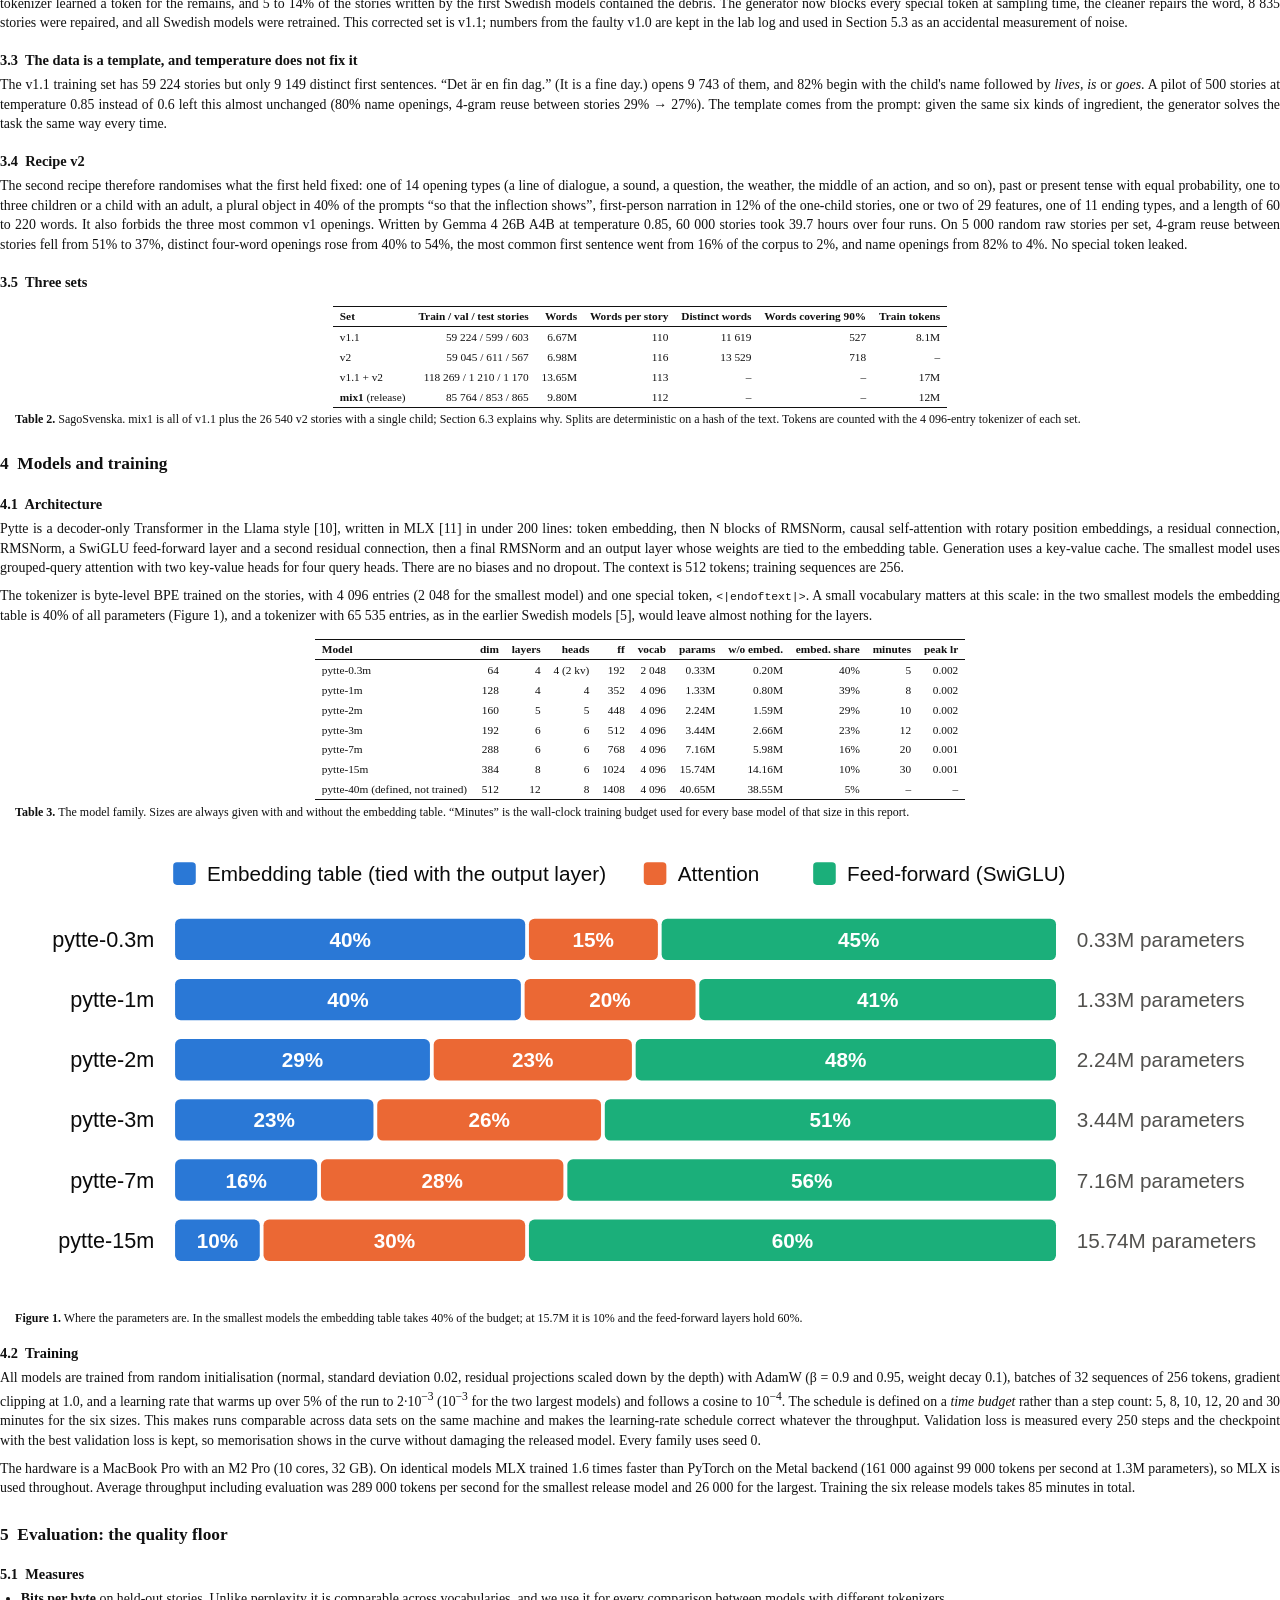
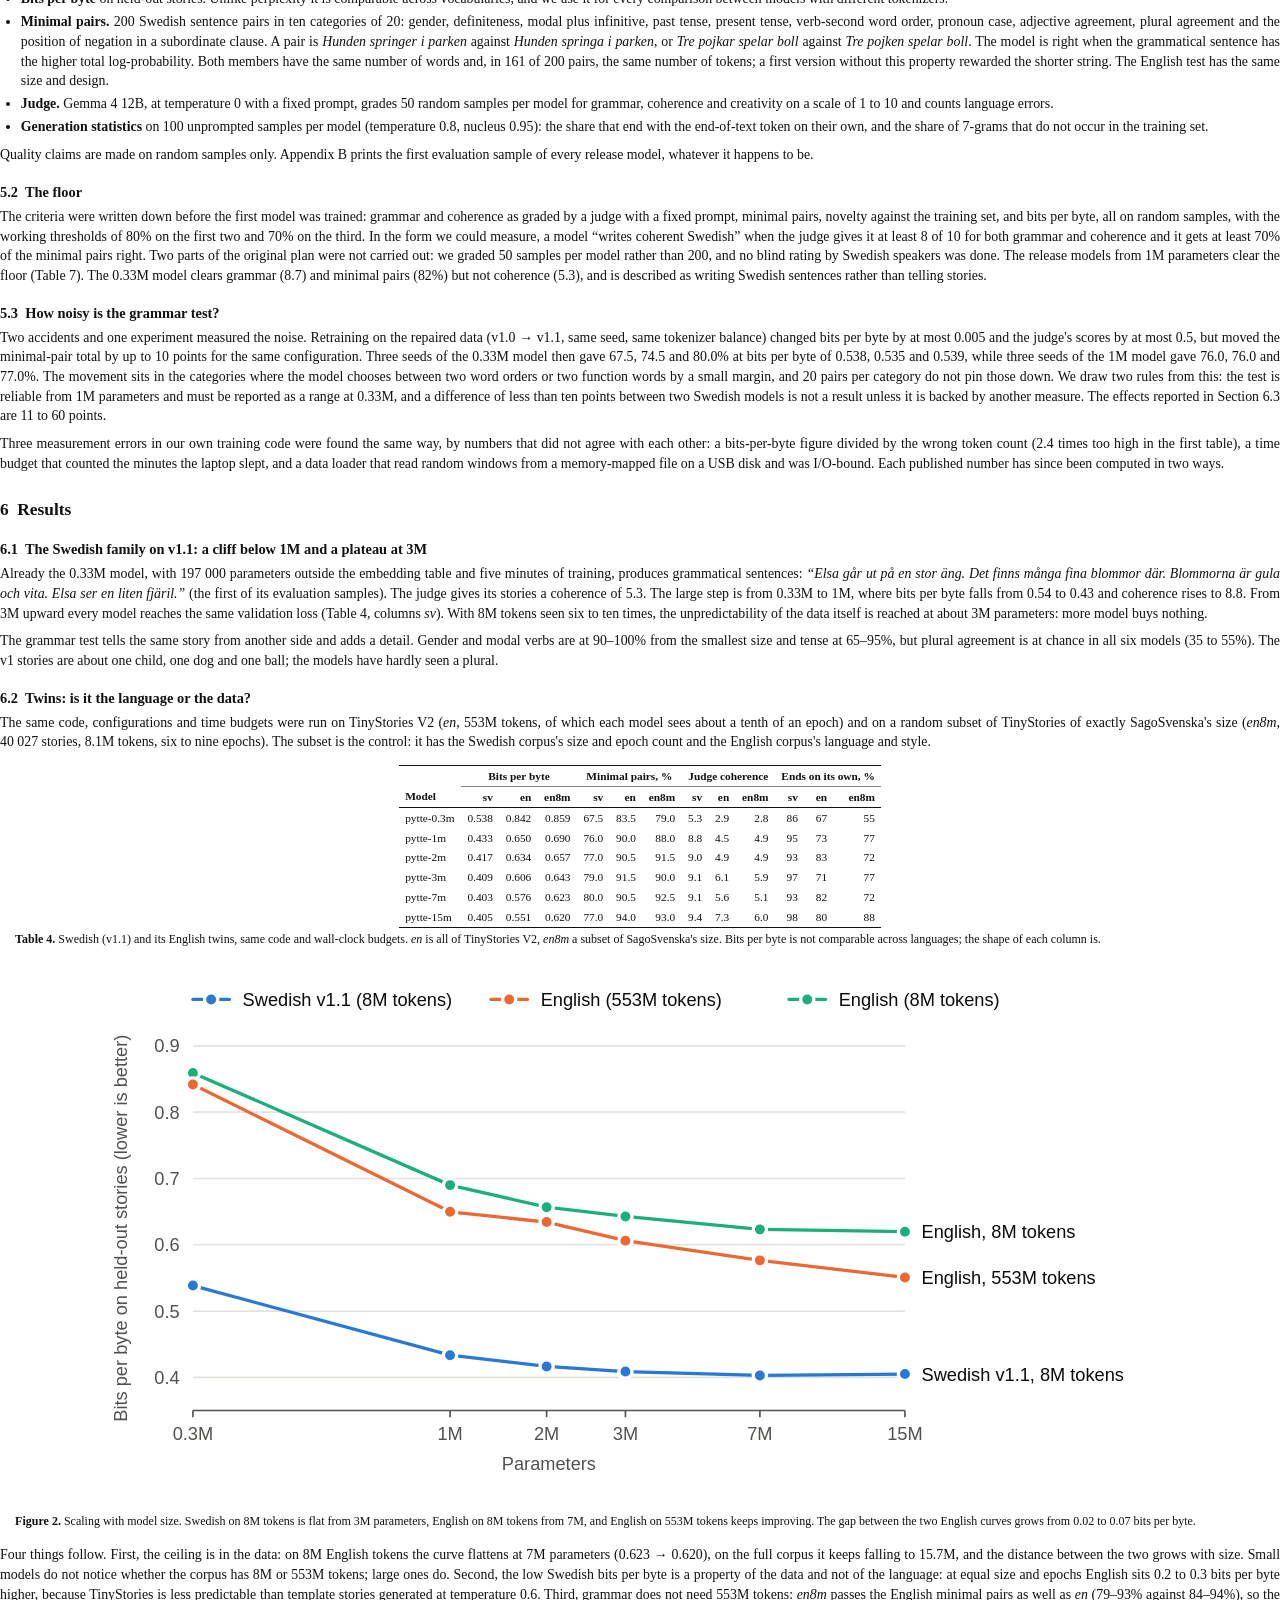
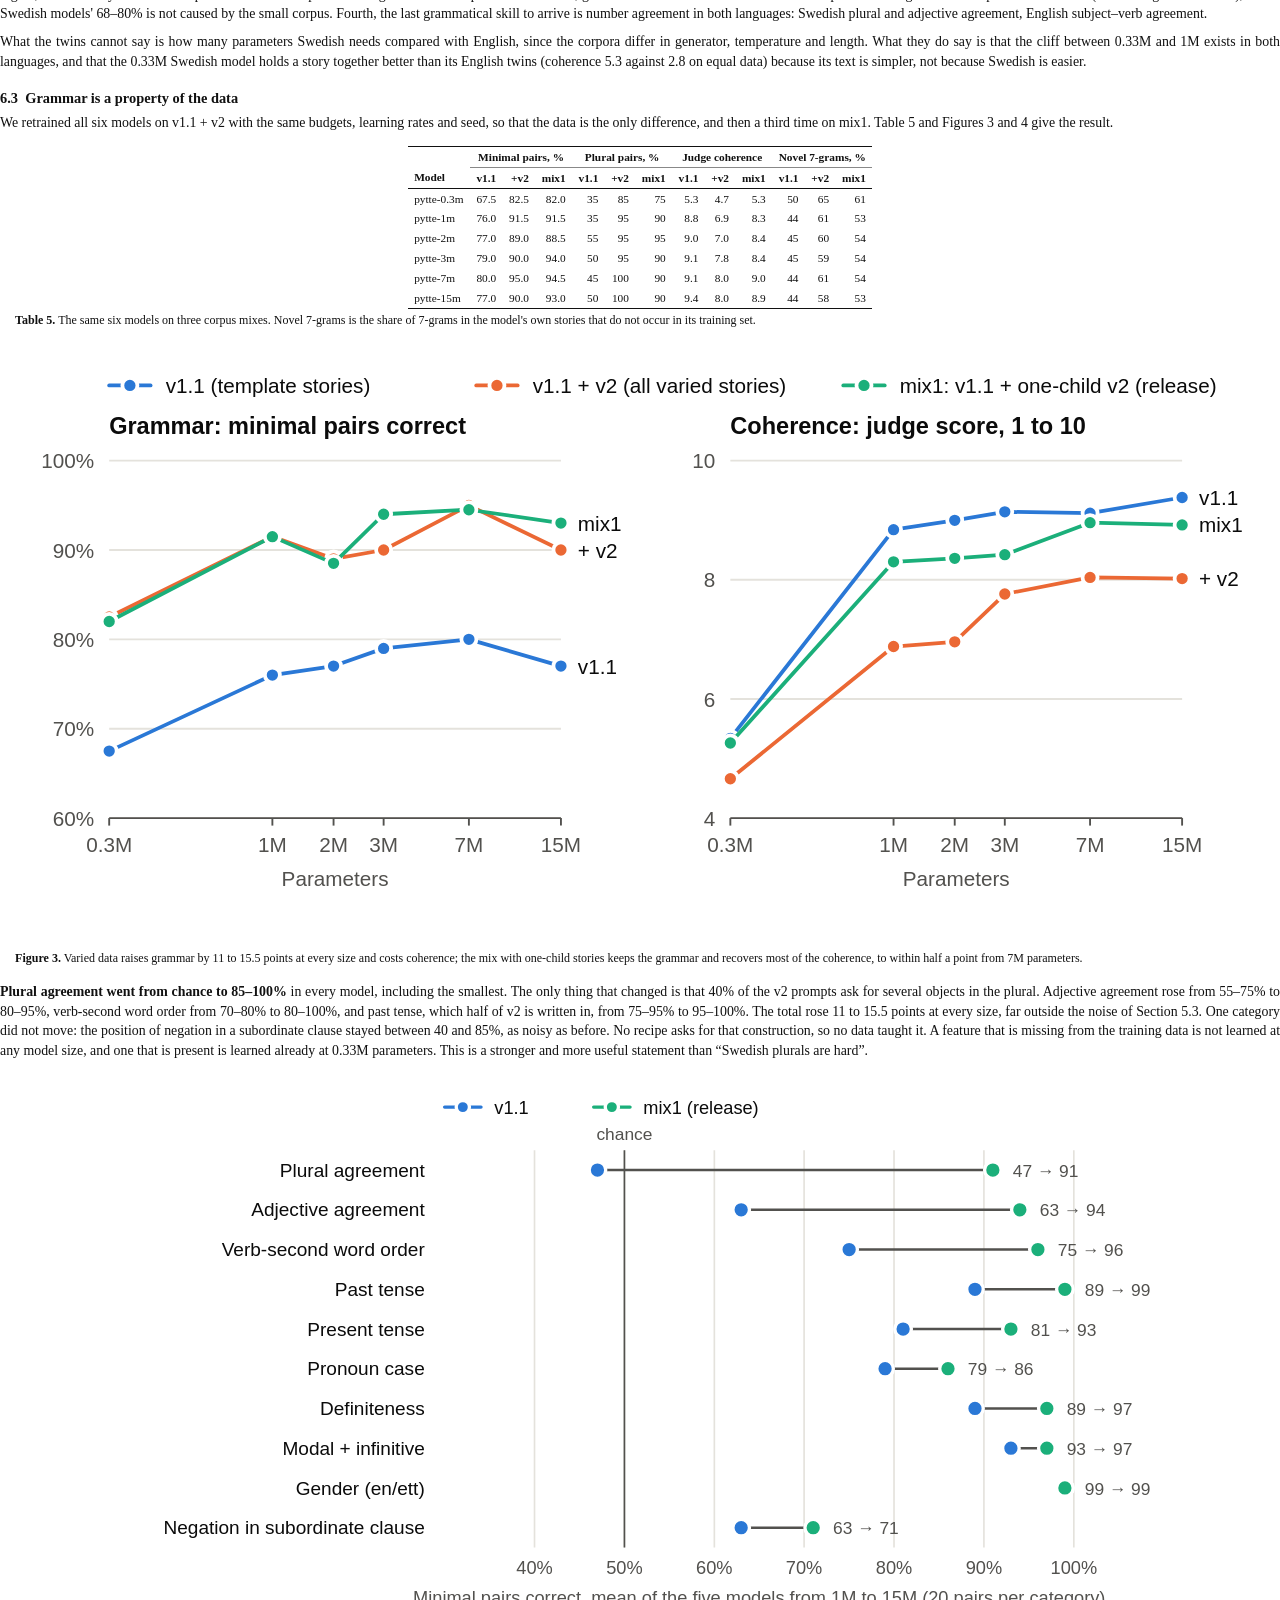
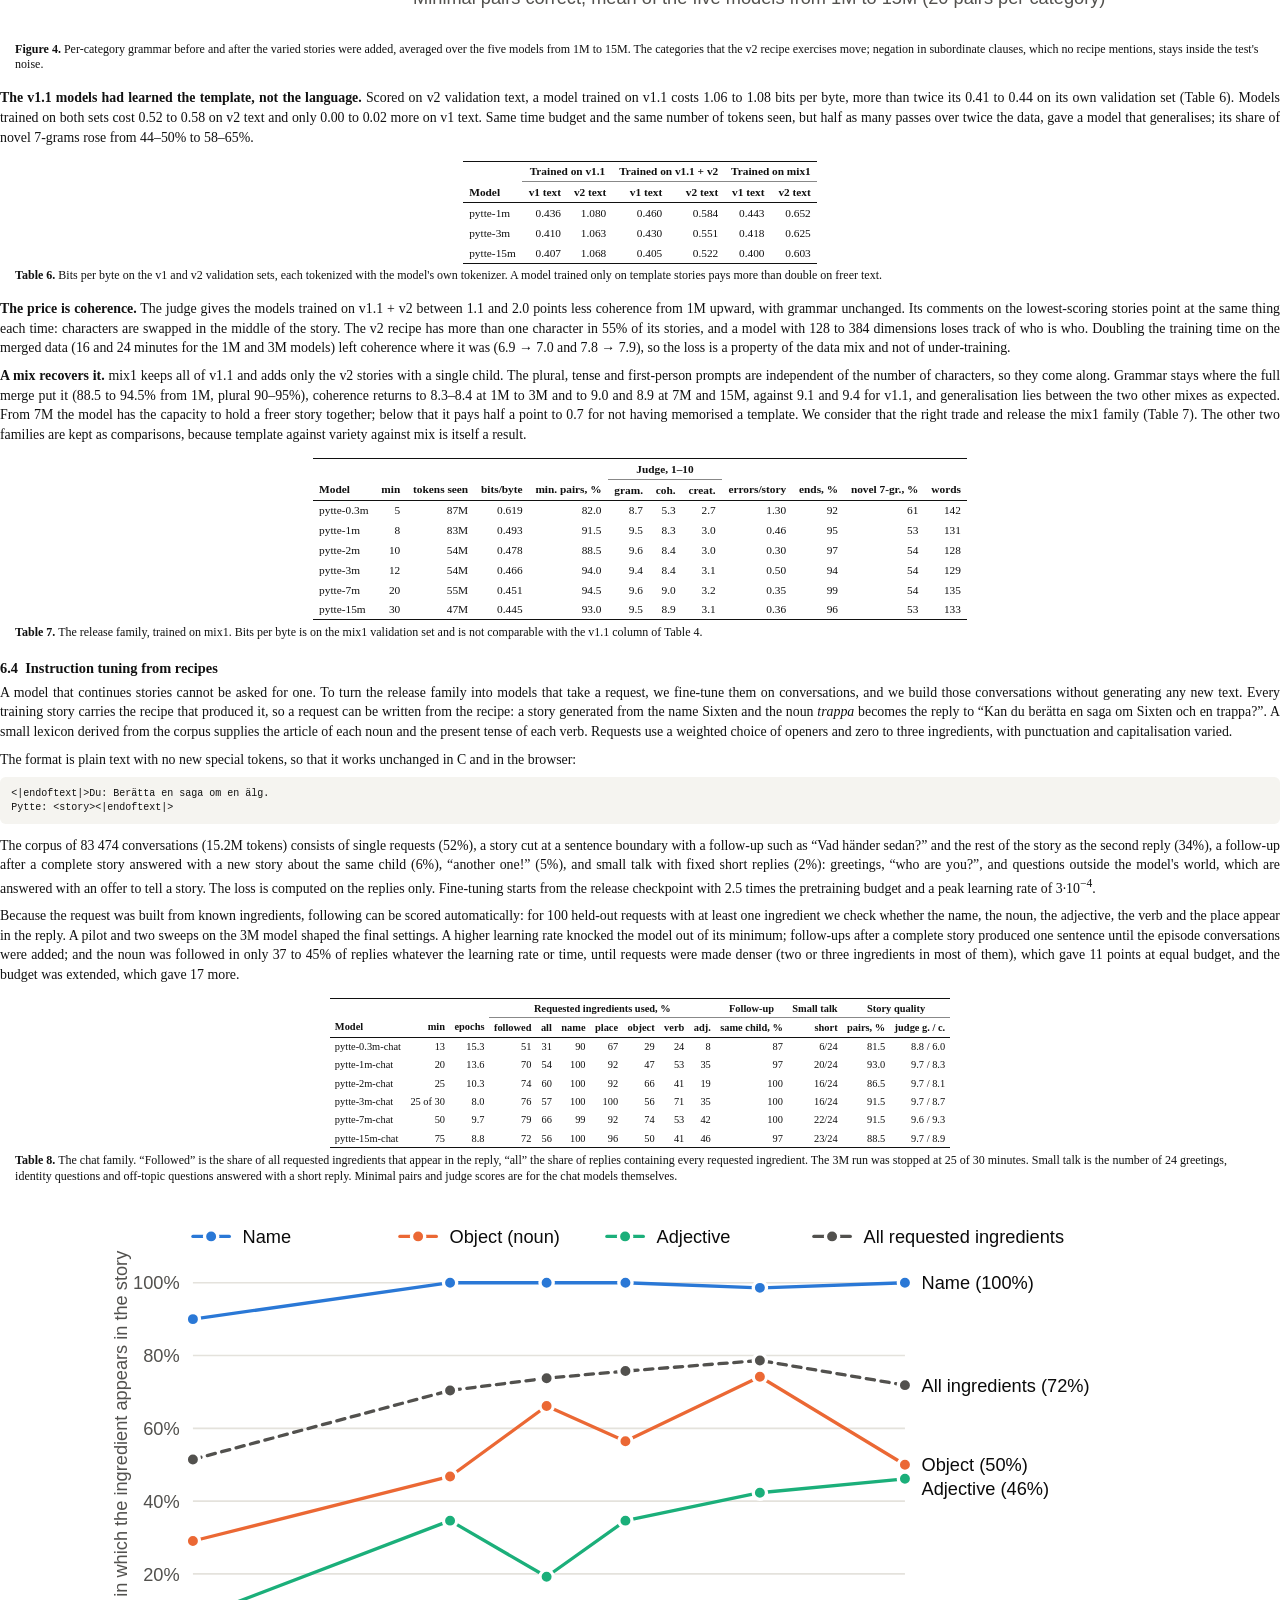
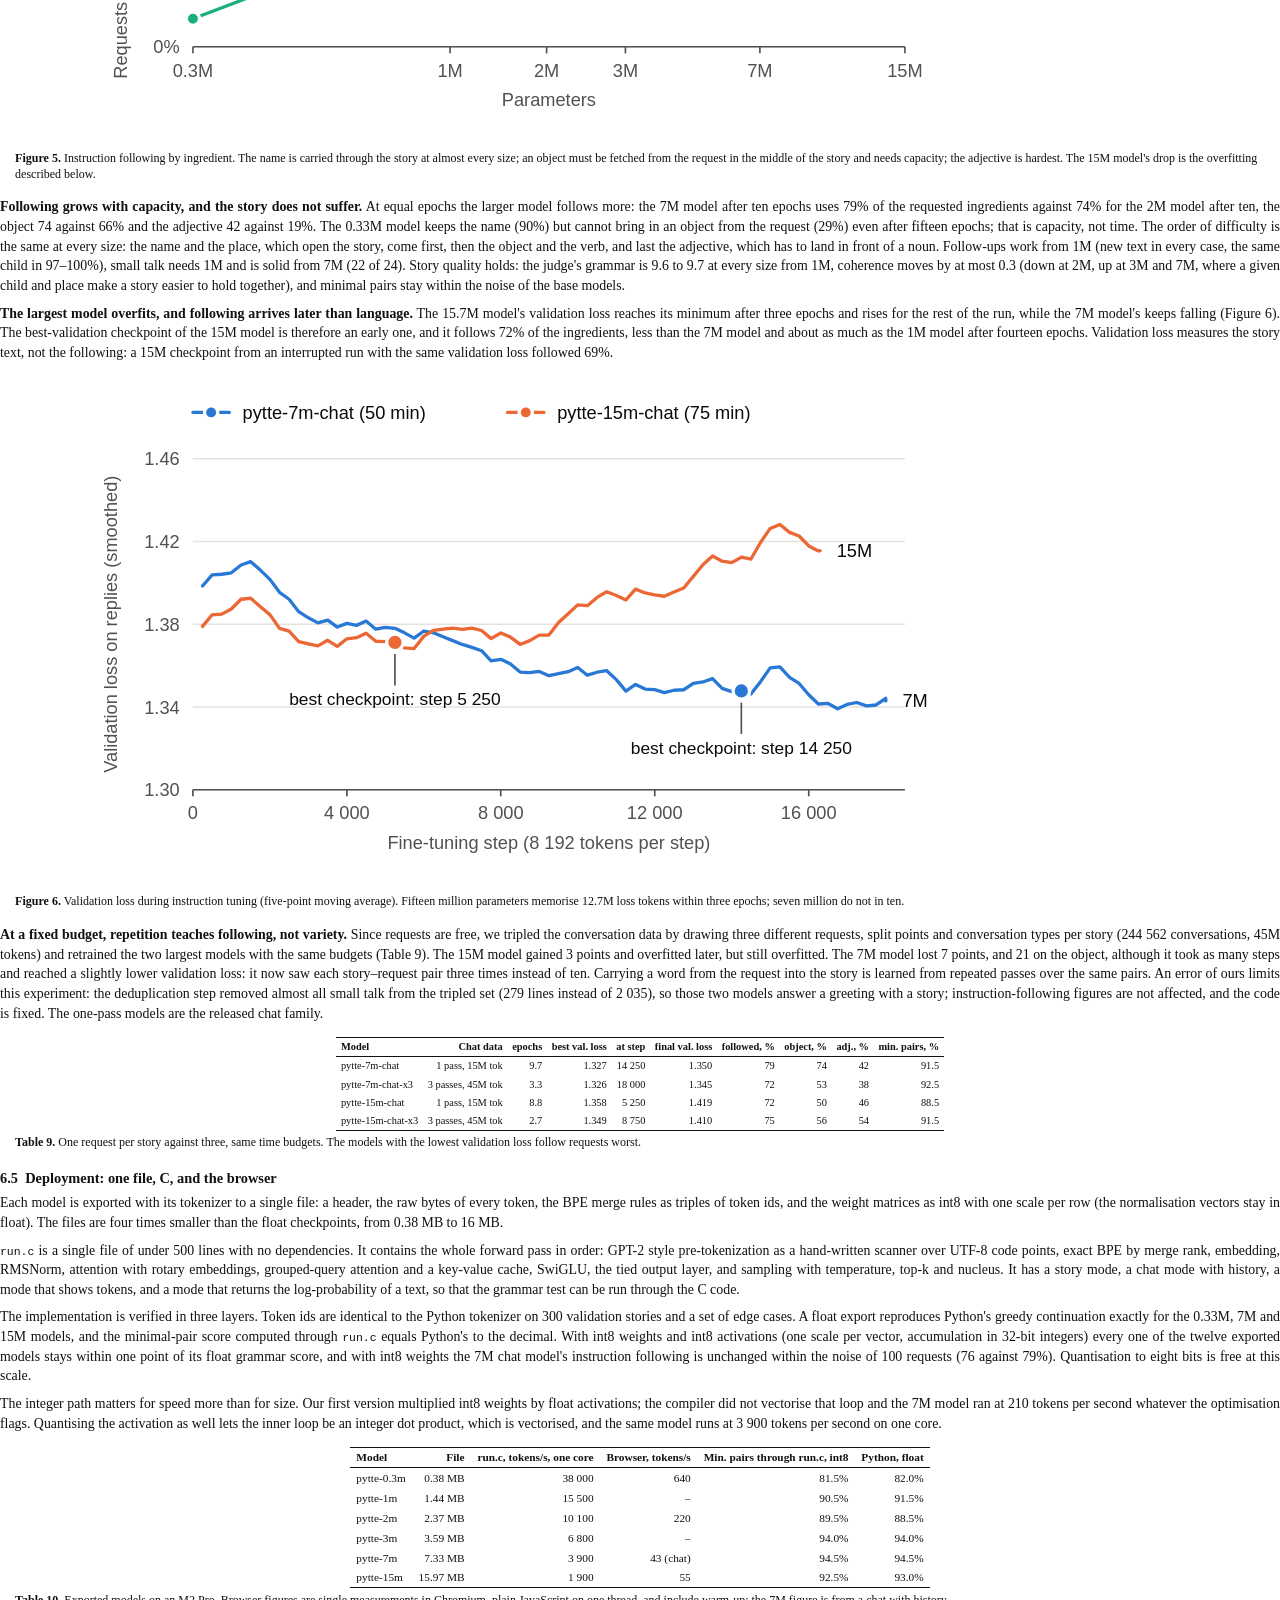
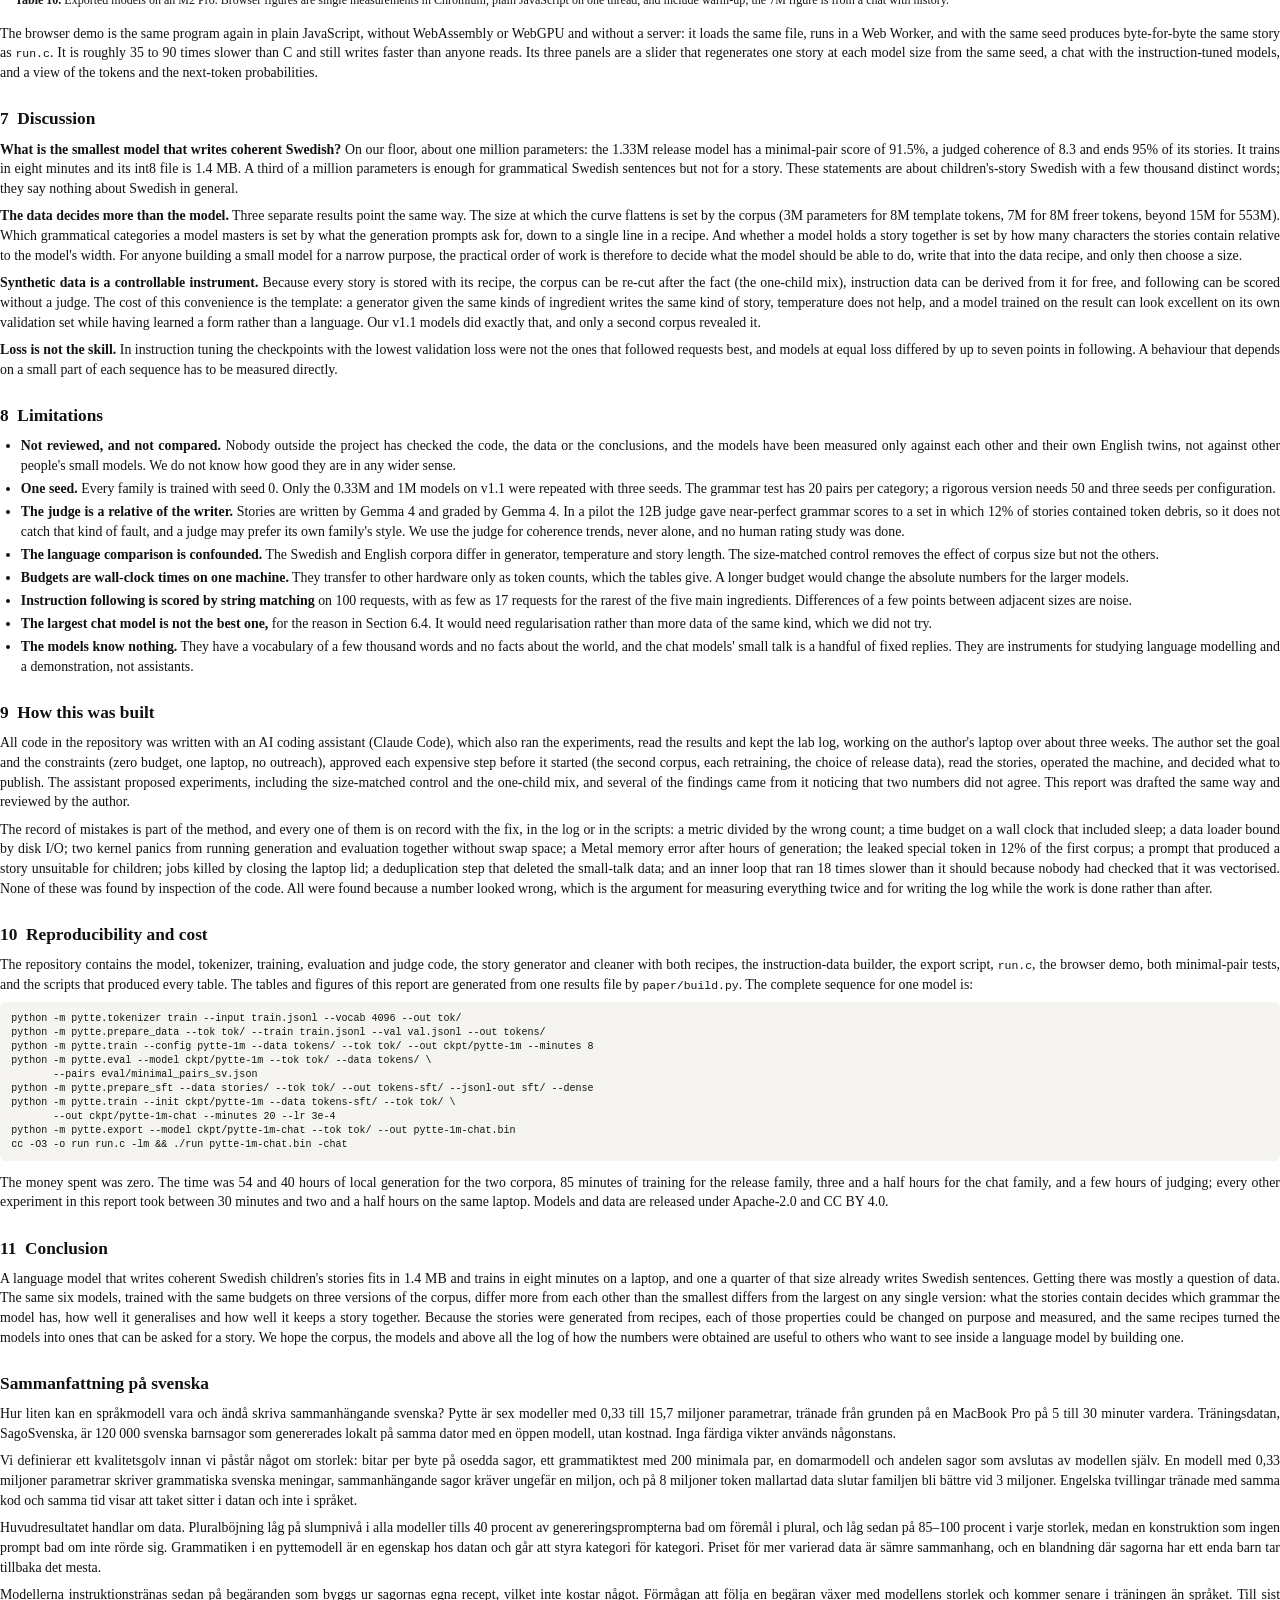
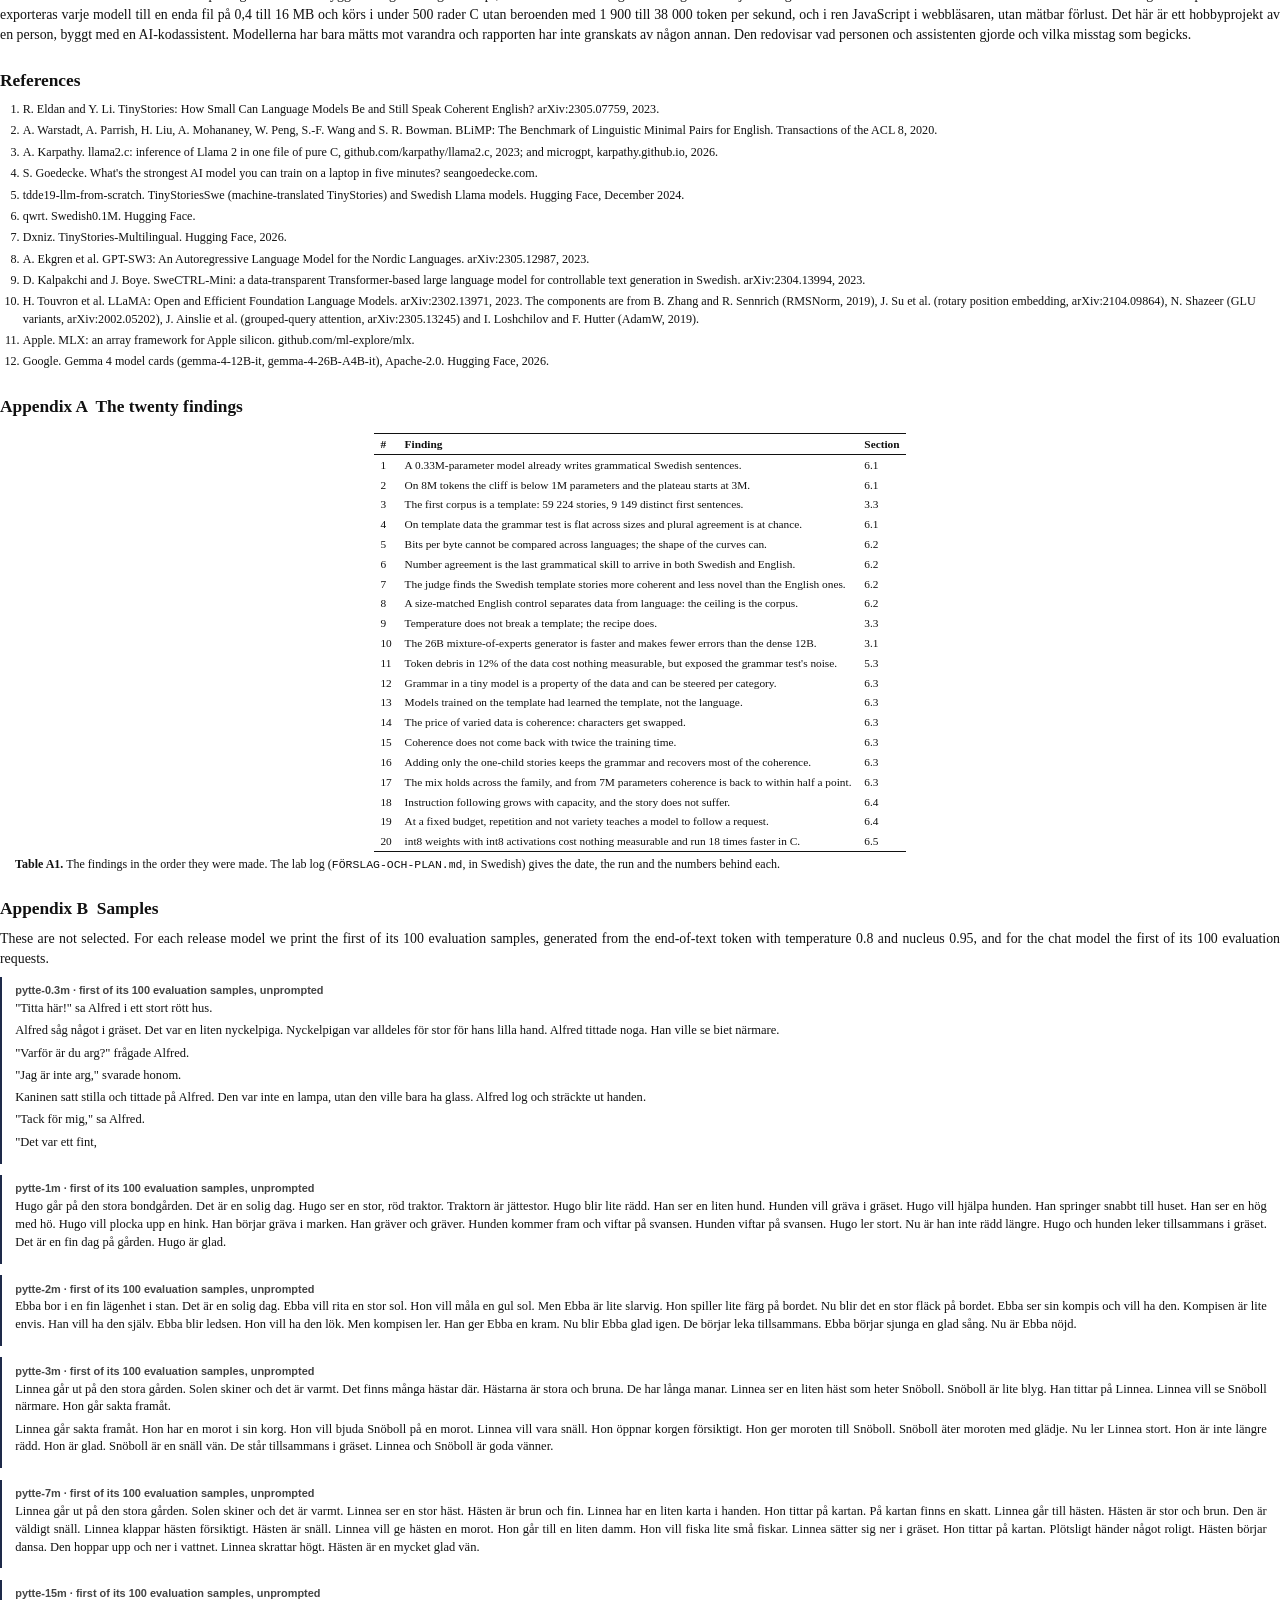
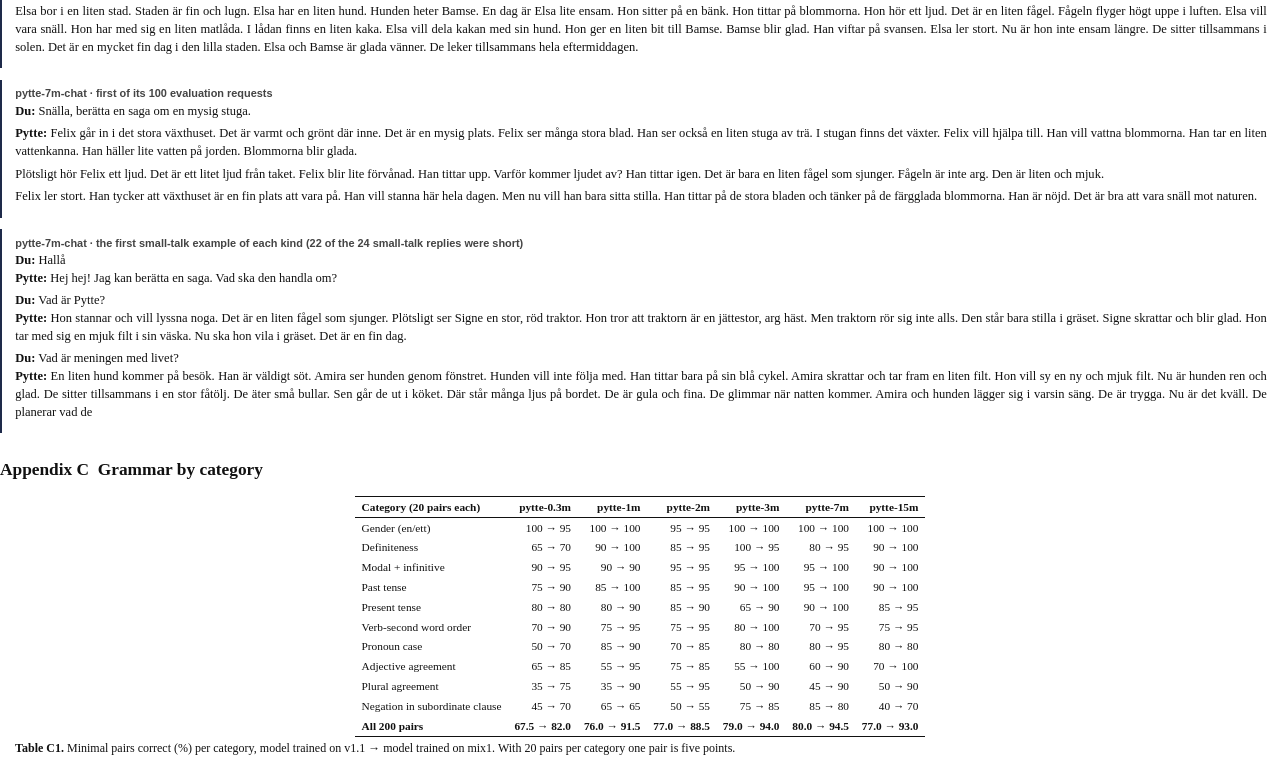
==== commit 11b3e787: "README, report and unused scripts: drop the 'first' claim, state prior work as facts The README and " ====
--- a/paper/pytte.html
+++ b/paper/pytte.html
@@ -79,7 +79,7 @@
 <li><b>A complete, verified deployment chain</b>: one int8 file per model, a single-file C runtime and a browser runtime that produce byte-identical text for the same seed.</li>
 <li><b>An honest record</b>: twenty findings, the noise floor of our own grammar test, the bugs we shipped and fixed, and a statement of what an AI assistant did in the work.</li>
 </ul>
-<p>We do not claim the first Swedish TinyStories. A Linköping University course published a machine-translated TinyStories and fifteen Swedish models in December 2024 [5], without a licence, a model card or a report, and there is a 133&nbsp;000-parameter byte-level Swedish model whose author notes that it is not very good at producing coherent text [6]. To our knowledge Pytte is the first open, documented attempt with a defined quality floor and a Swedish/English comparison.</p>
+<p>We do not claim the first Swedish TinyStories. A Linköping University course published a machine-translated TinyStories and fifteen Swedish models in December 2024 [5]; that data carries no licence, so we could not reuse it. There is also a 133&nbsp;000-parameter byte-level Swedish model whose author notes that it is not very good at producing coherent text [6].</p>
 
 <h2>2&nbsp;&nbsp;Related work</h2>
 <p><b>Small models on simple text.</b> Eldan and Li [1] generated millions of short English stories with GPT-3.5 and GPT-4 from a small vocabulary and showed that models below 10M parameters trained on them produce fluent, consistent text, with coherence appearing at a few million parameters. Karpathy's llama2.c [3] made the Llama architecture [10] at this scale runnable in one C file, and several writers have since asked what can be trained on a laptop in minutes [4]. We follow this line and reuse its method of generating data from sampled ingredients; our English twins are trained on TinyStories V2 itself.</p>
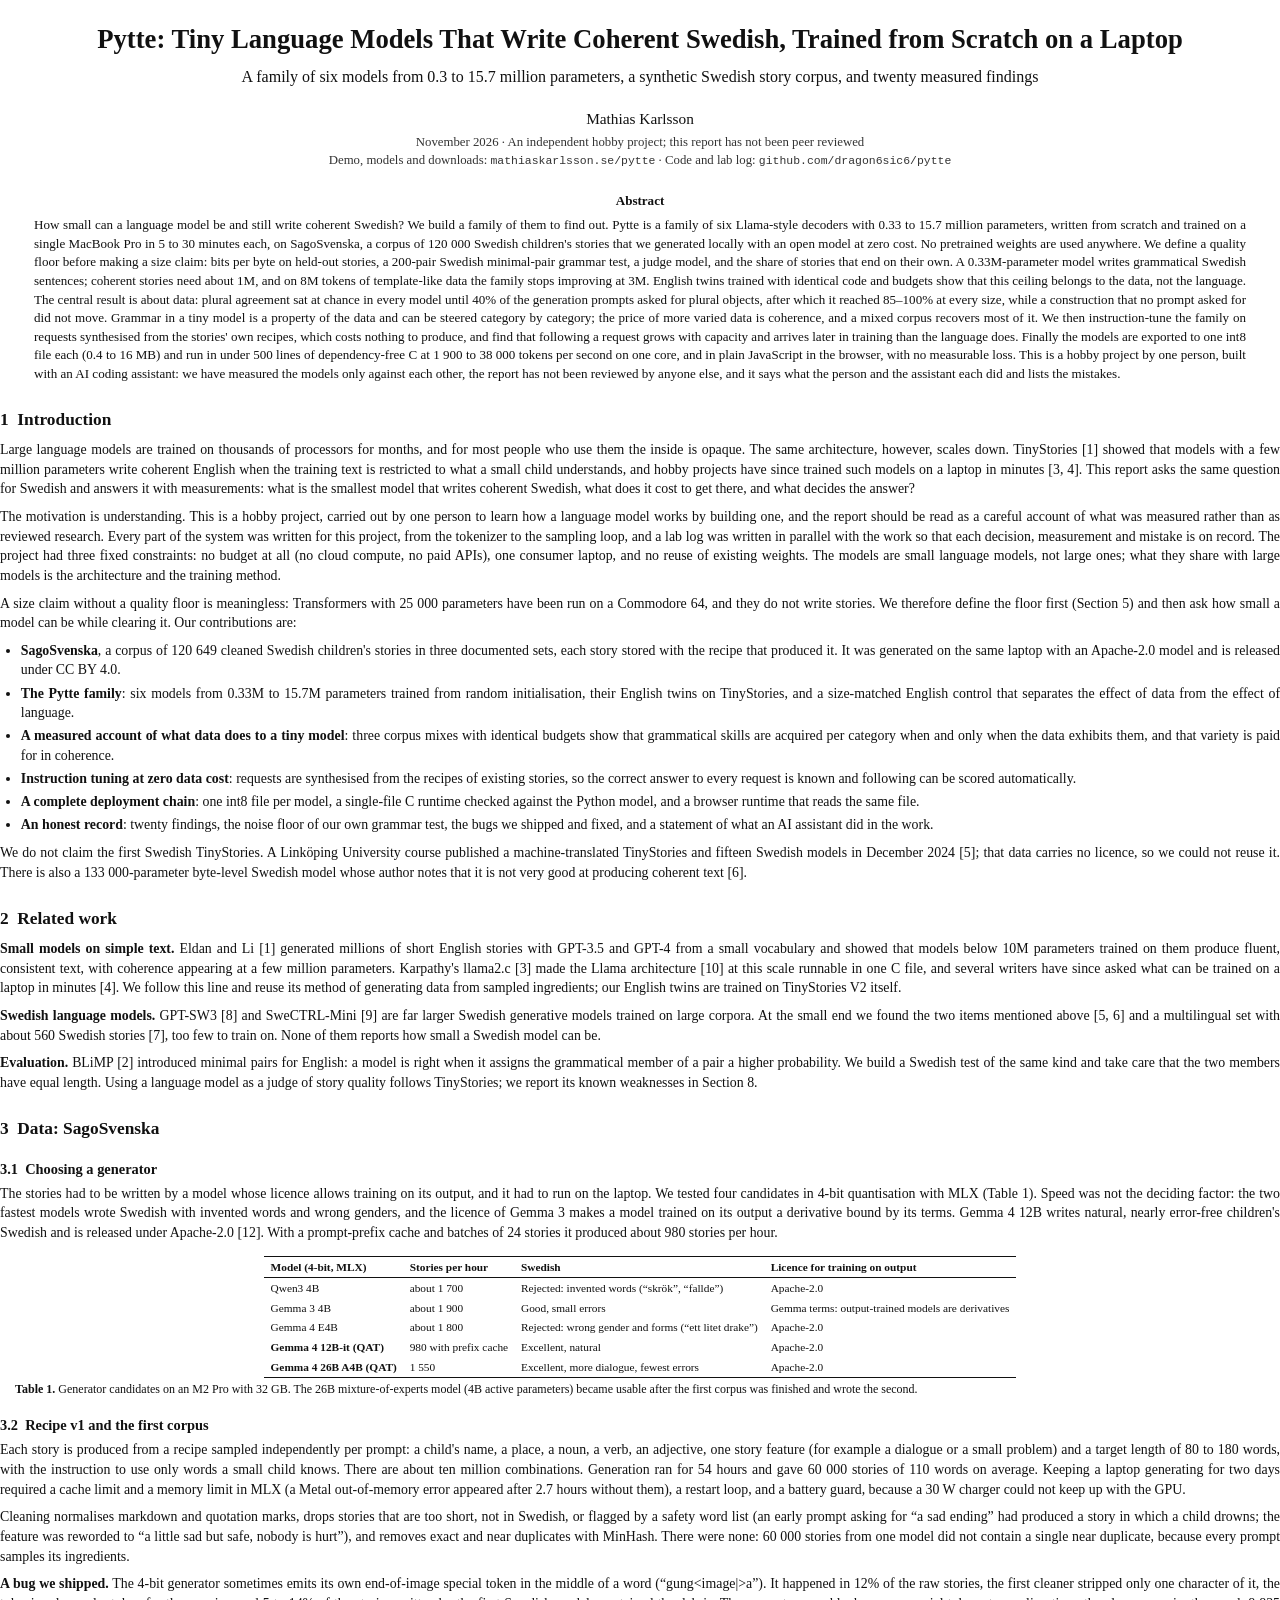
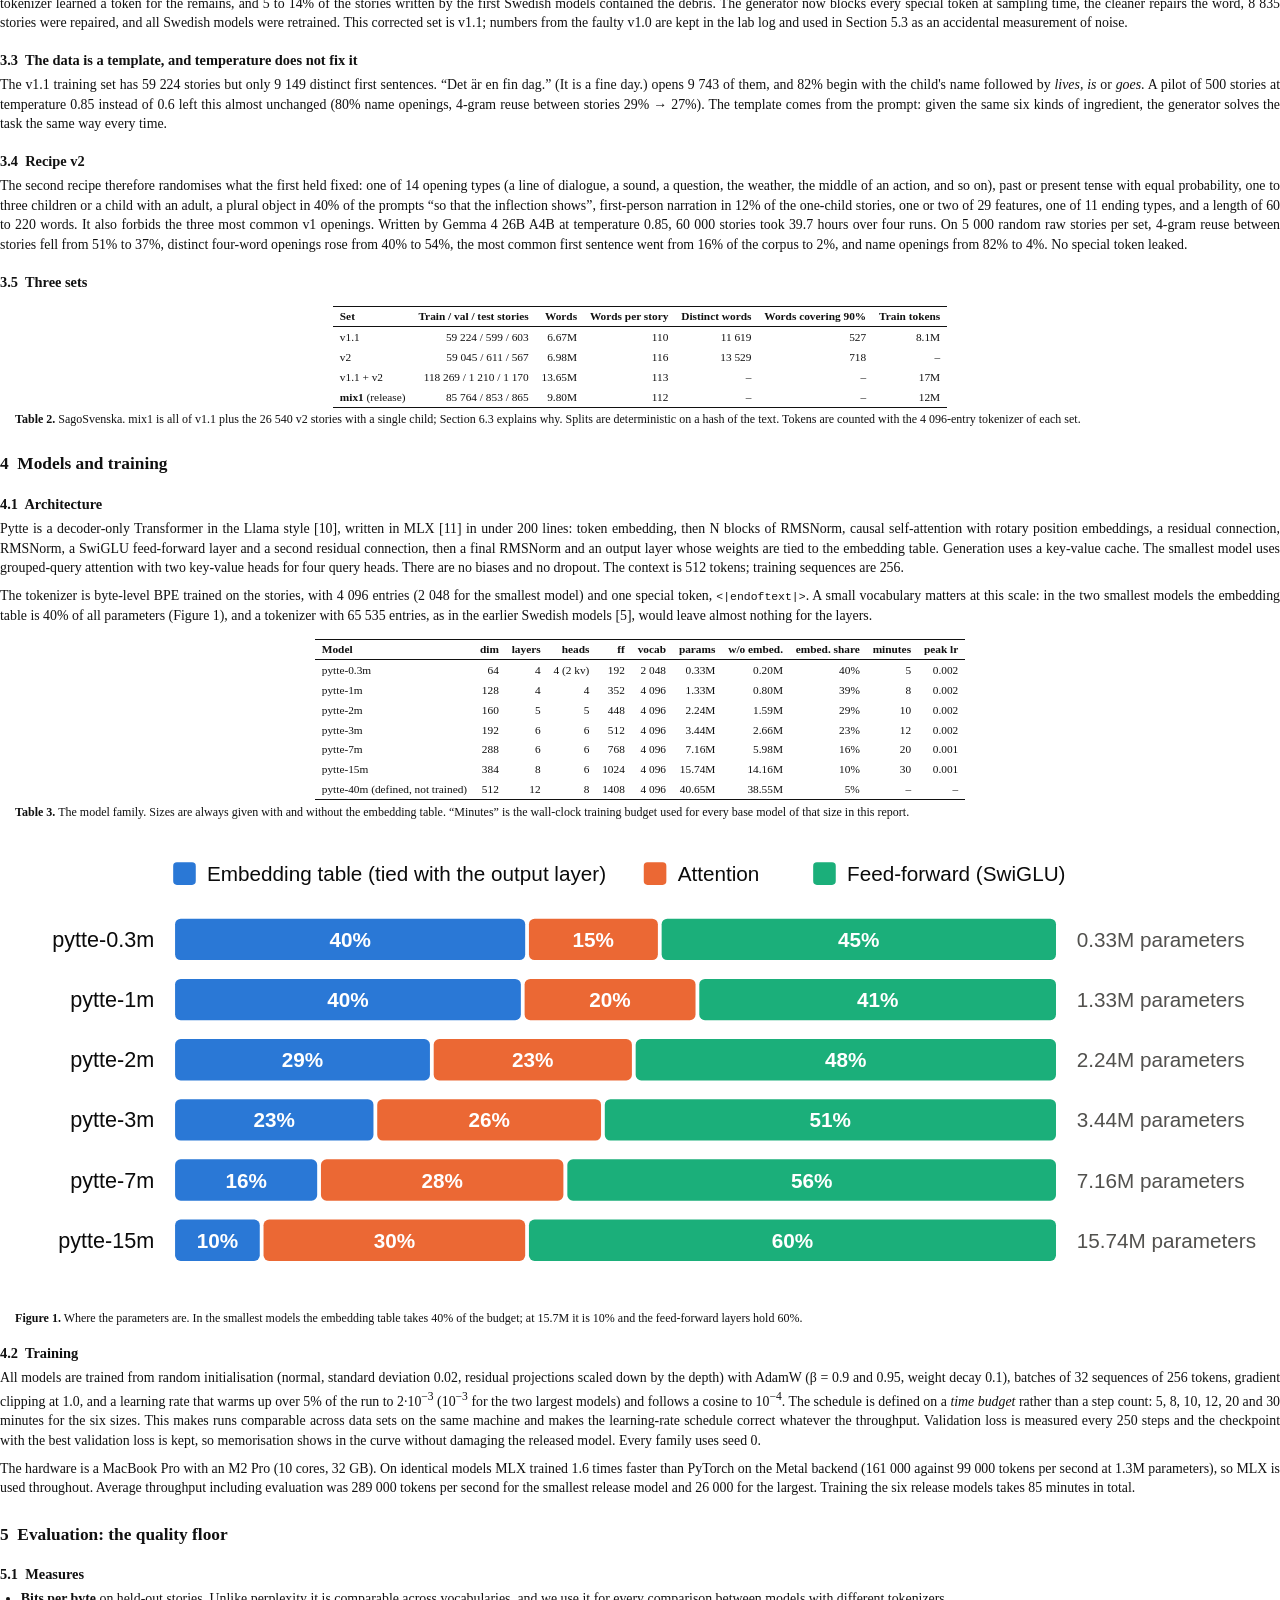
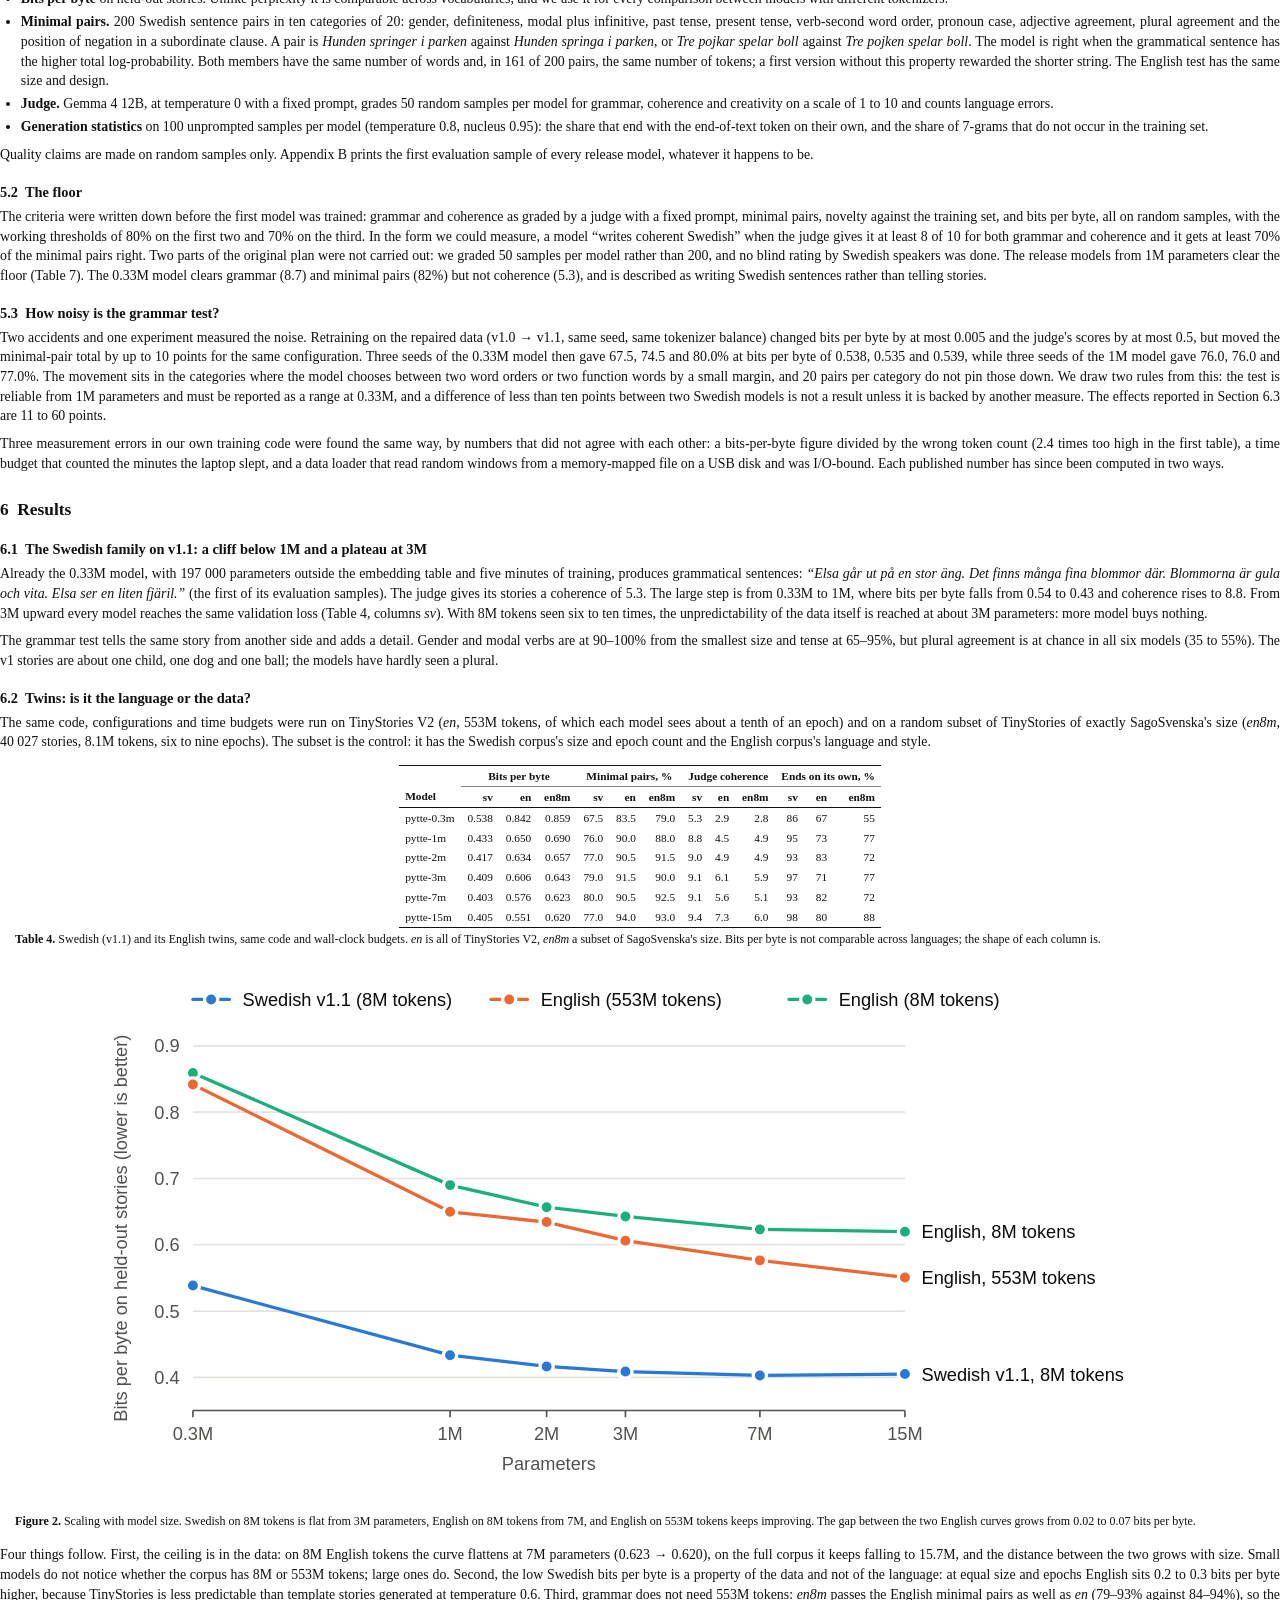
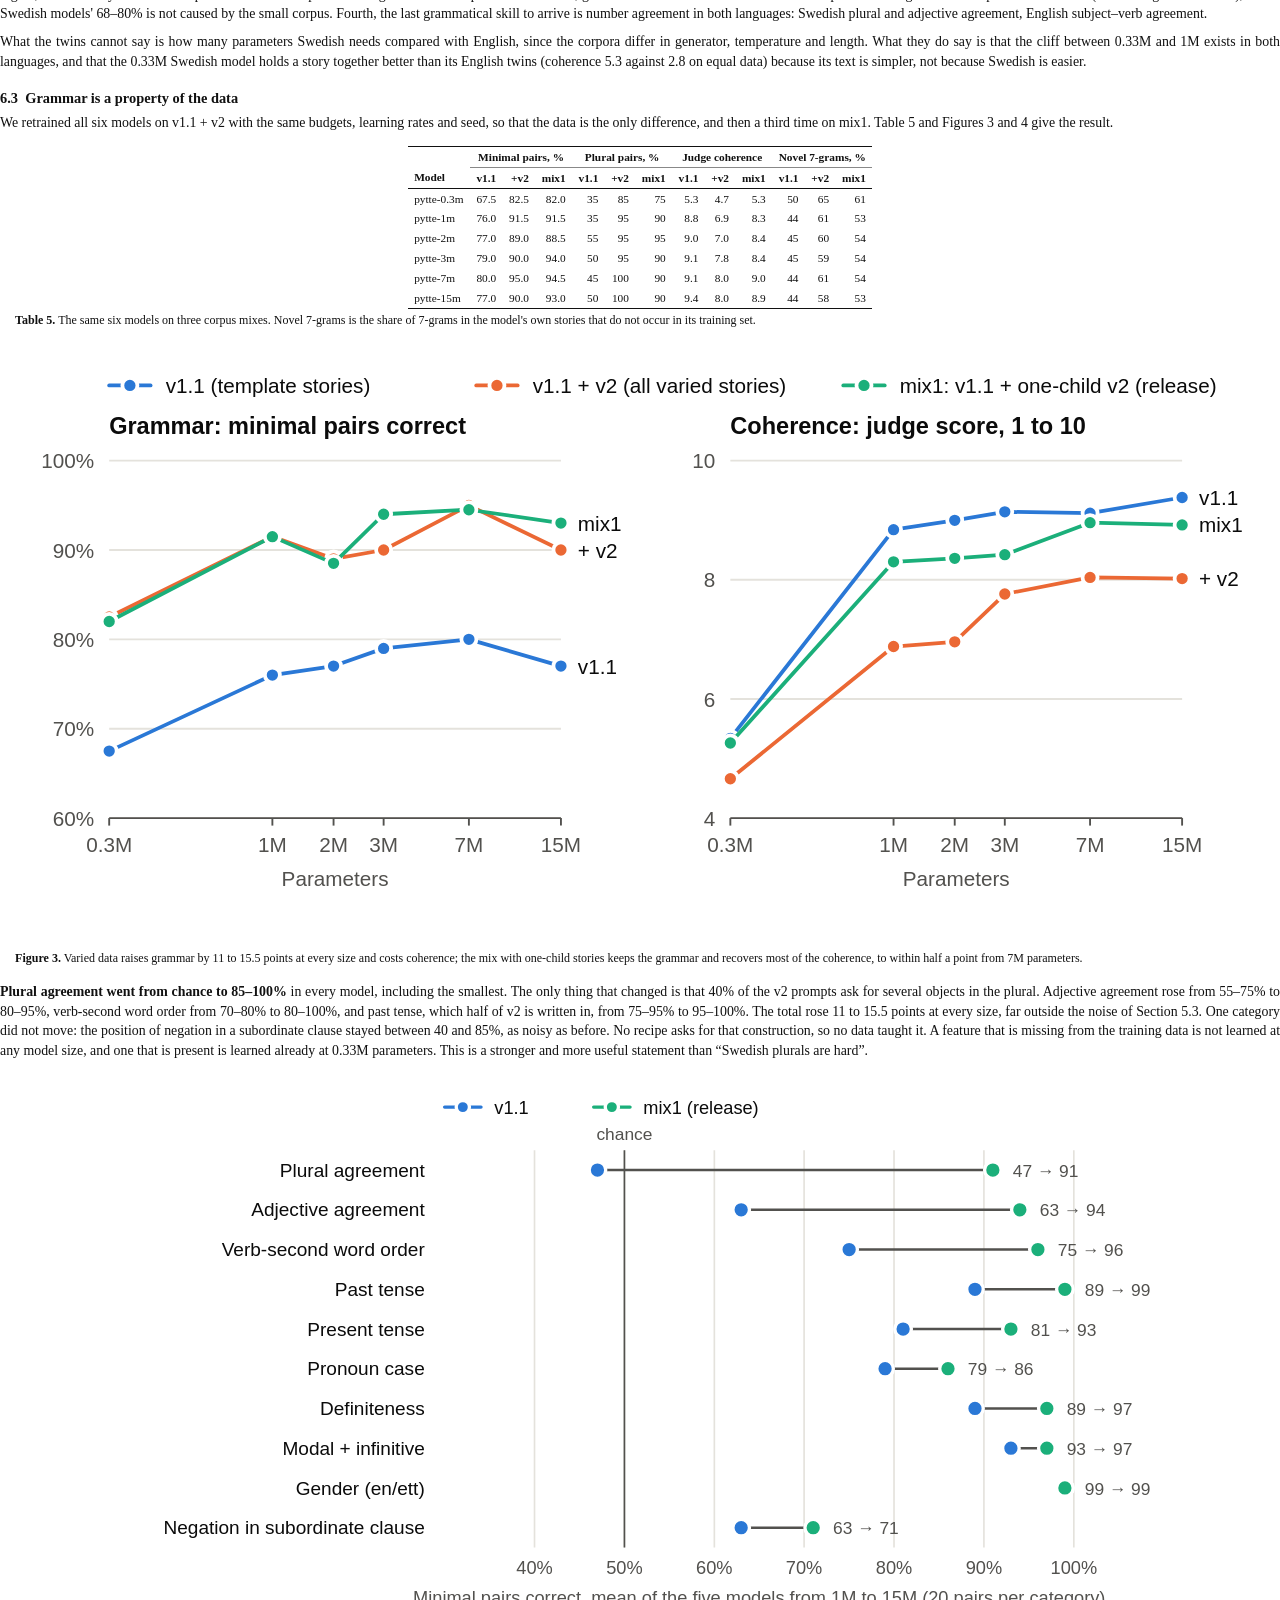
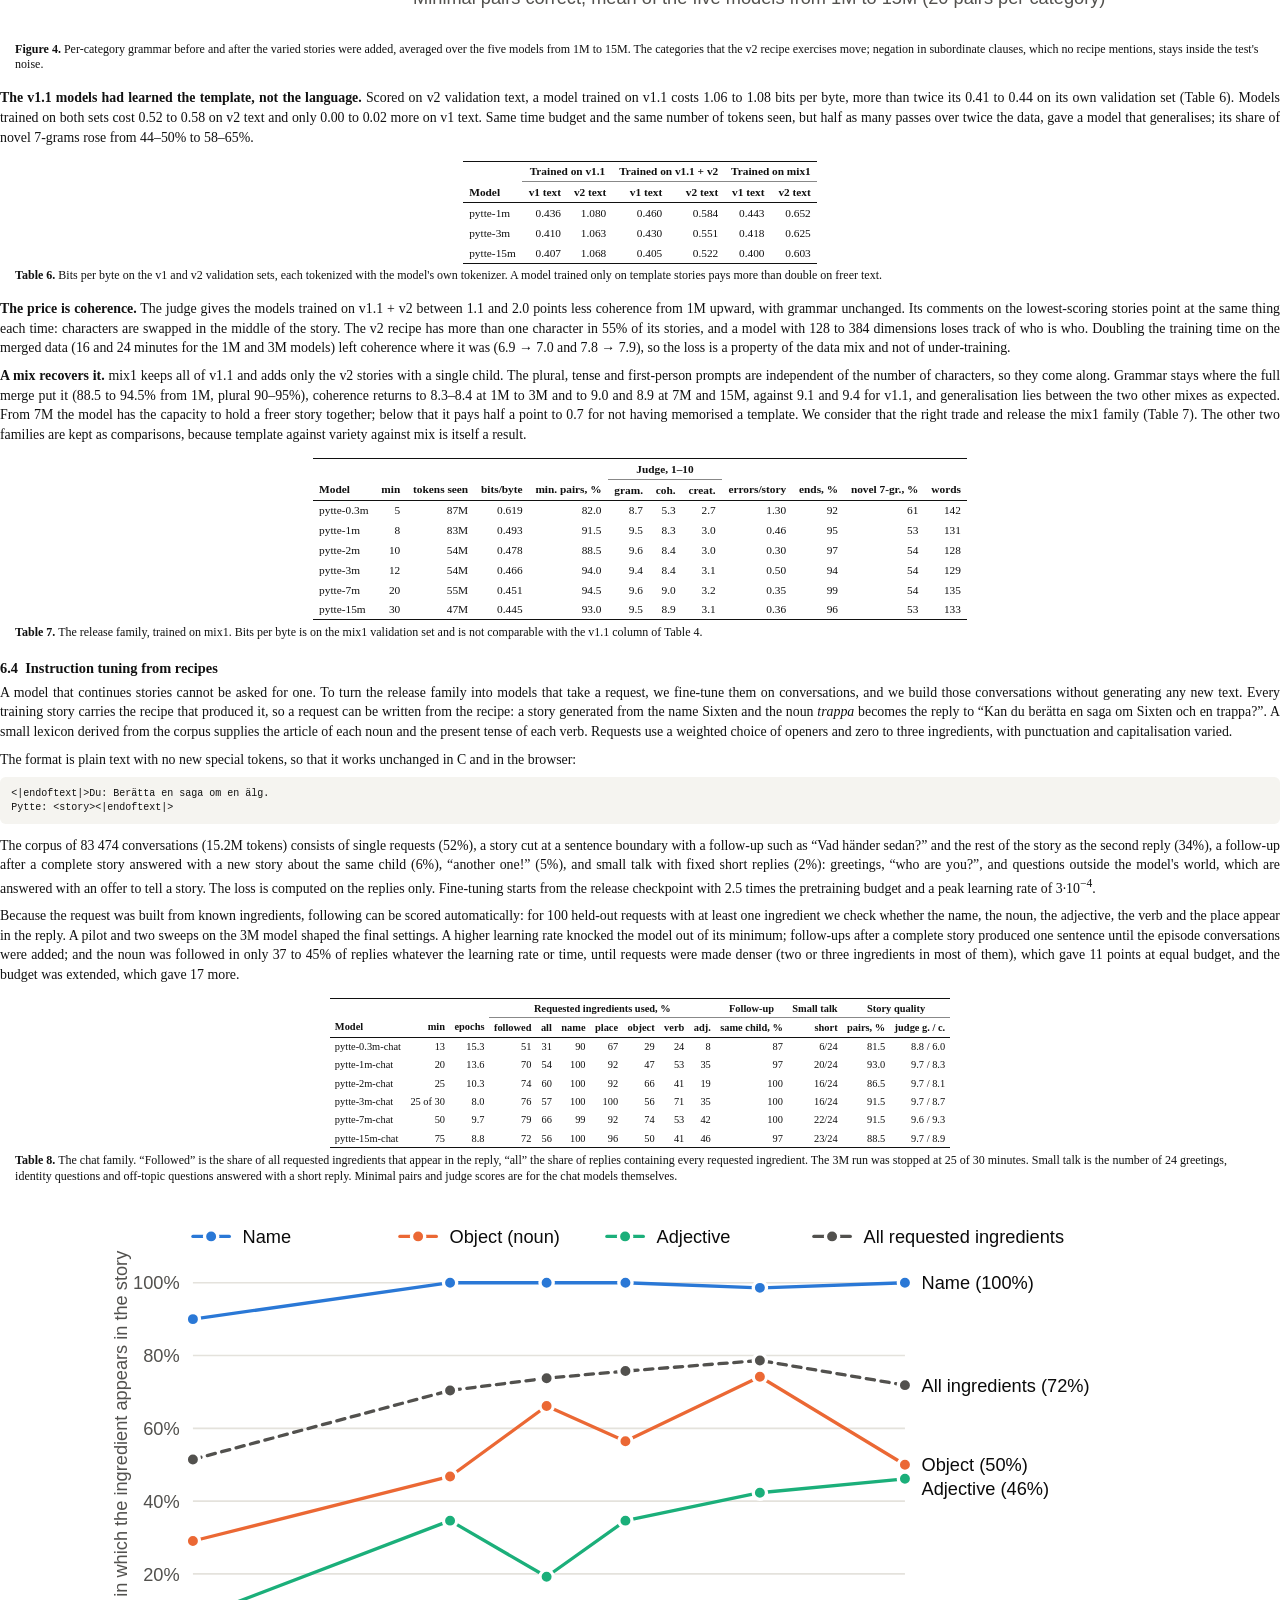
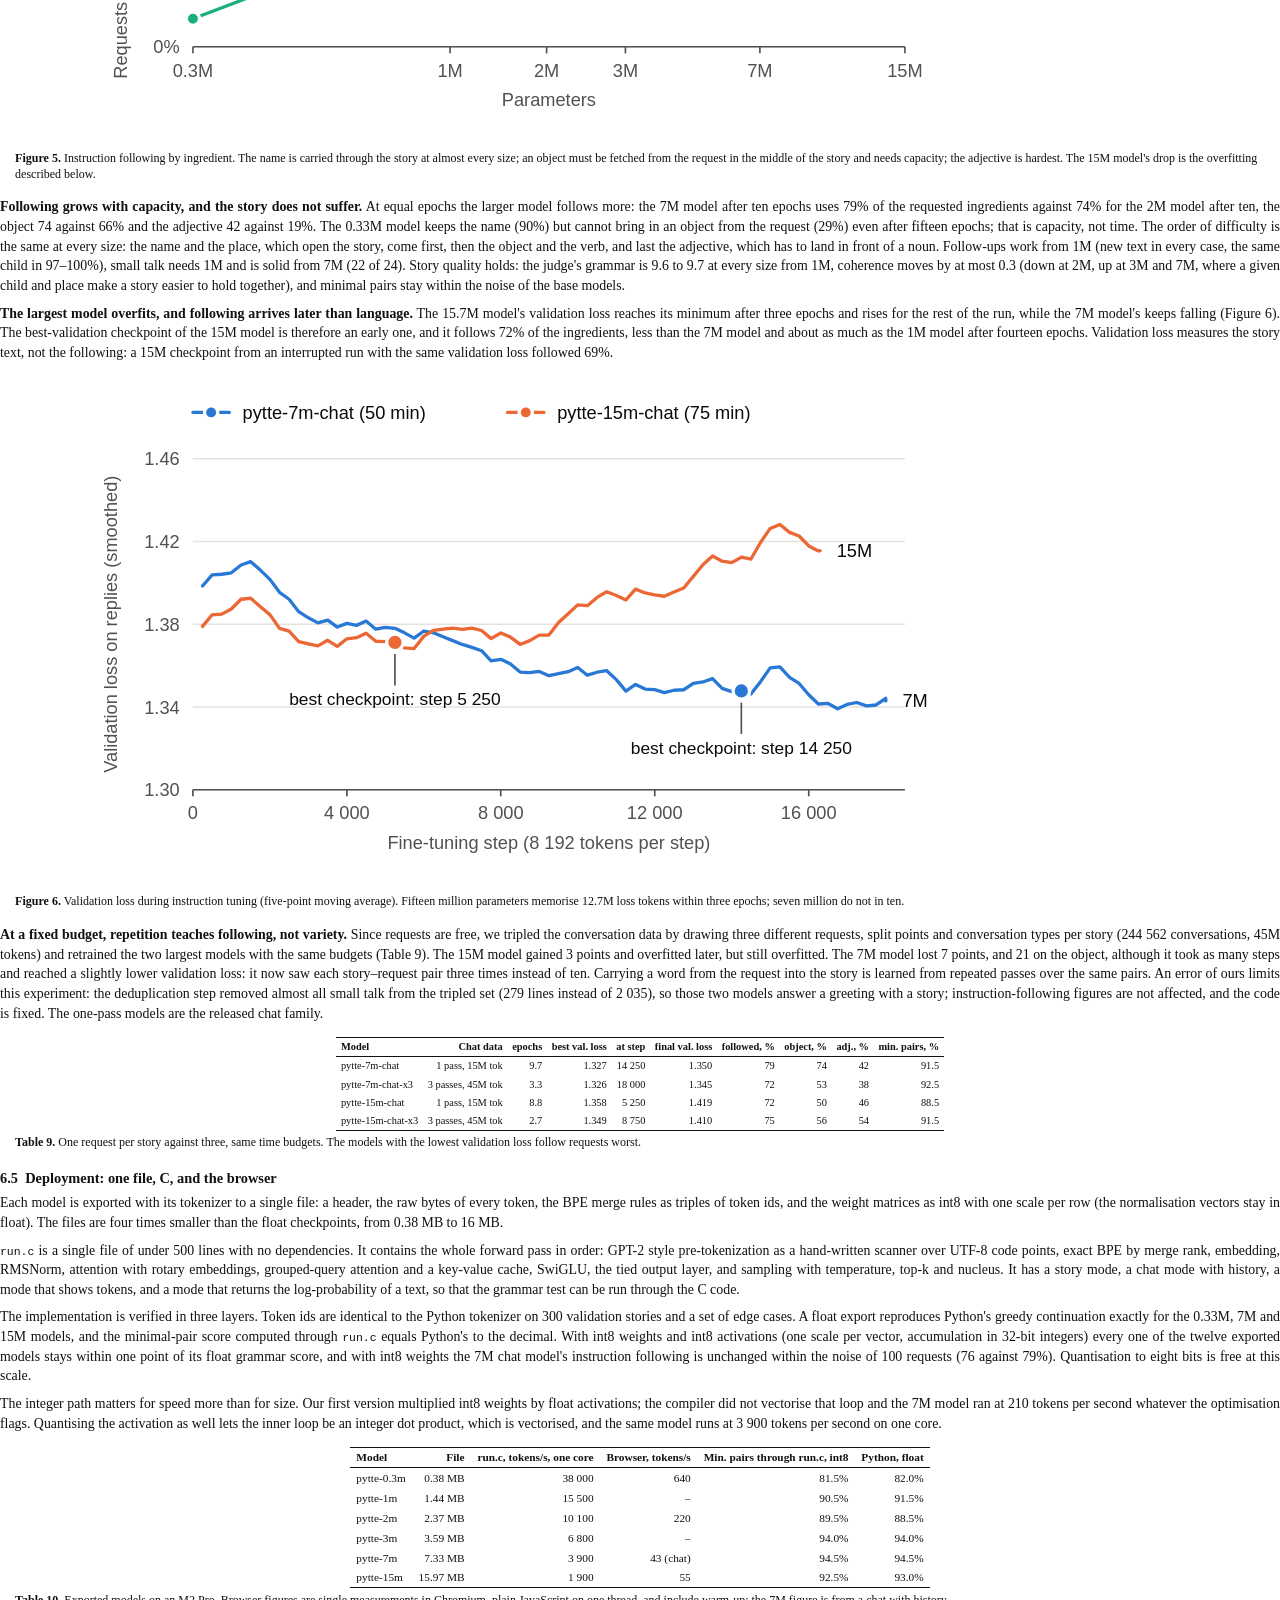
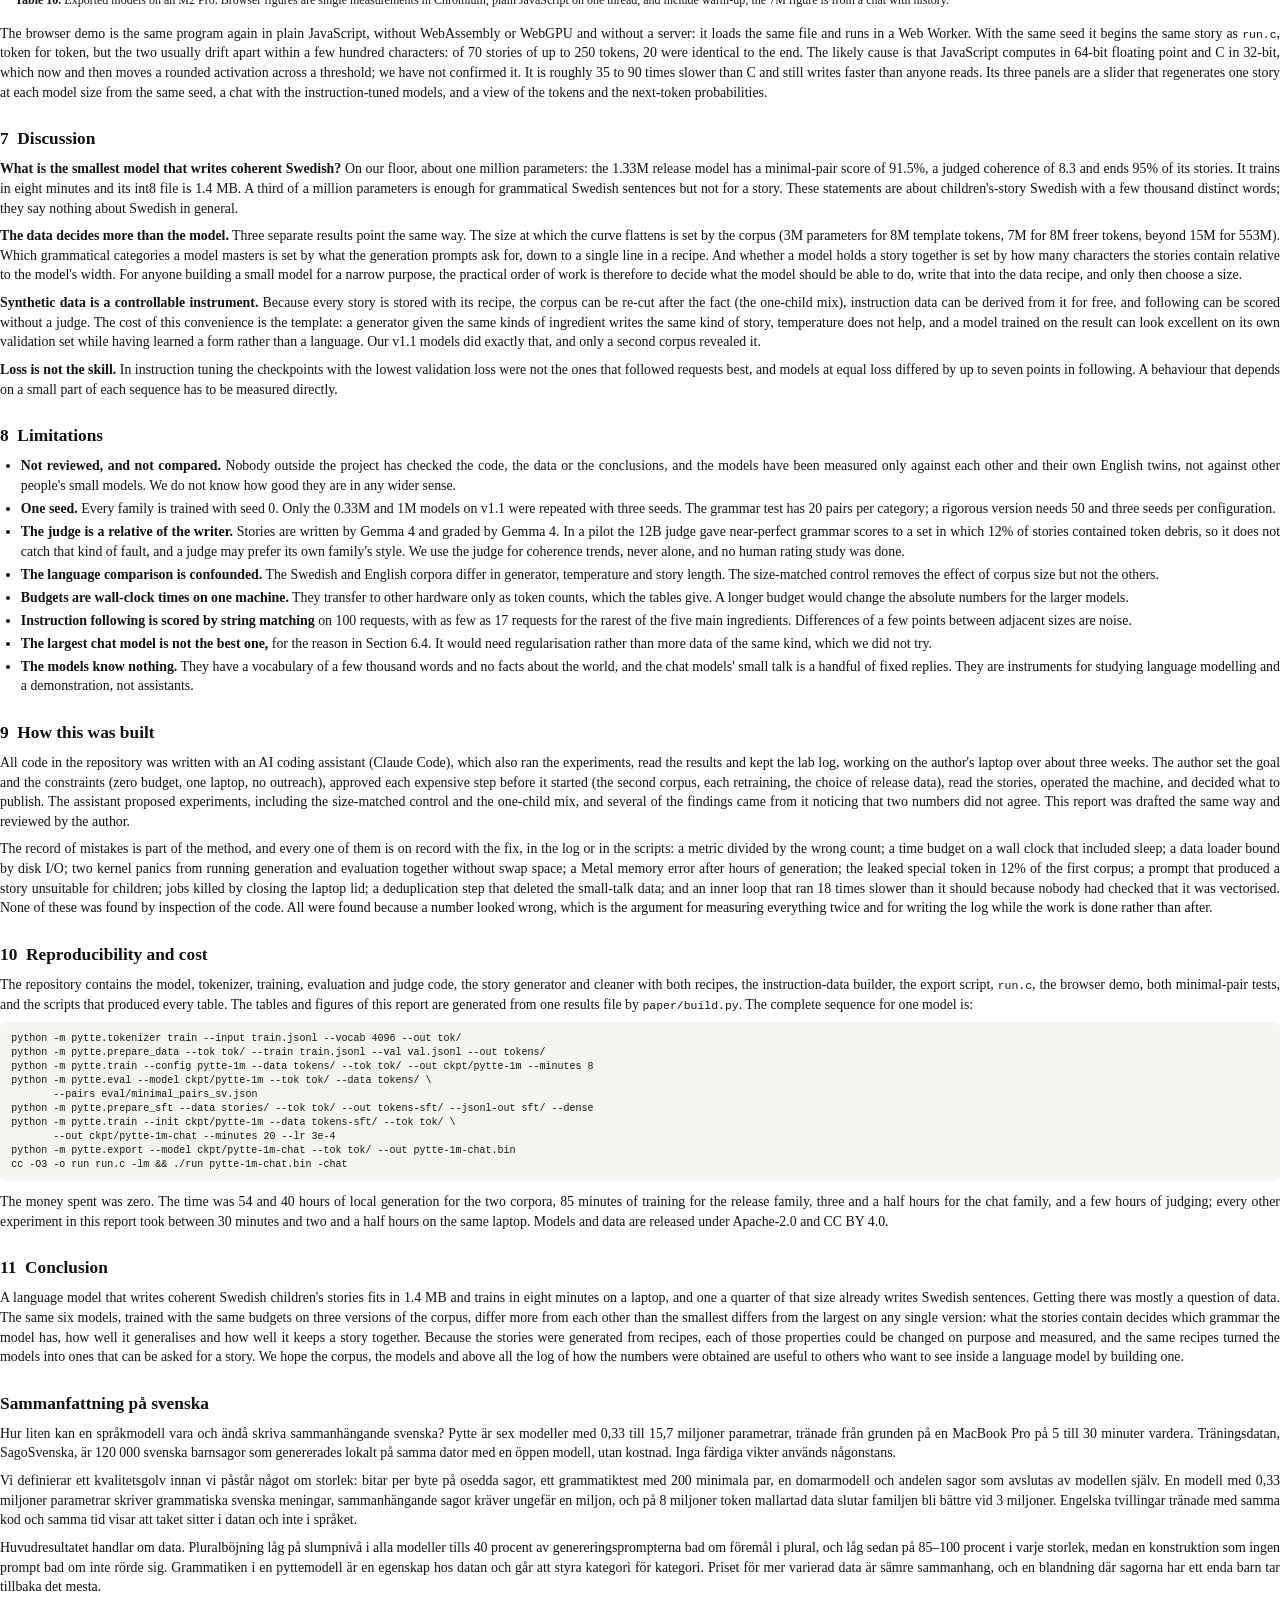
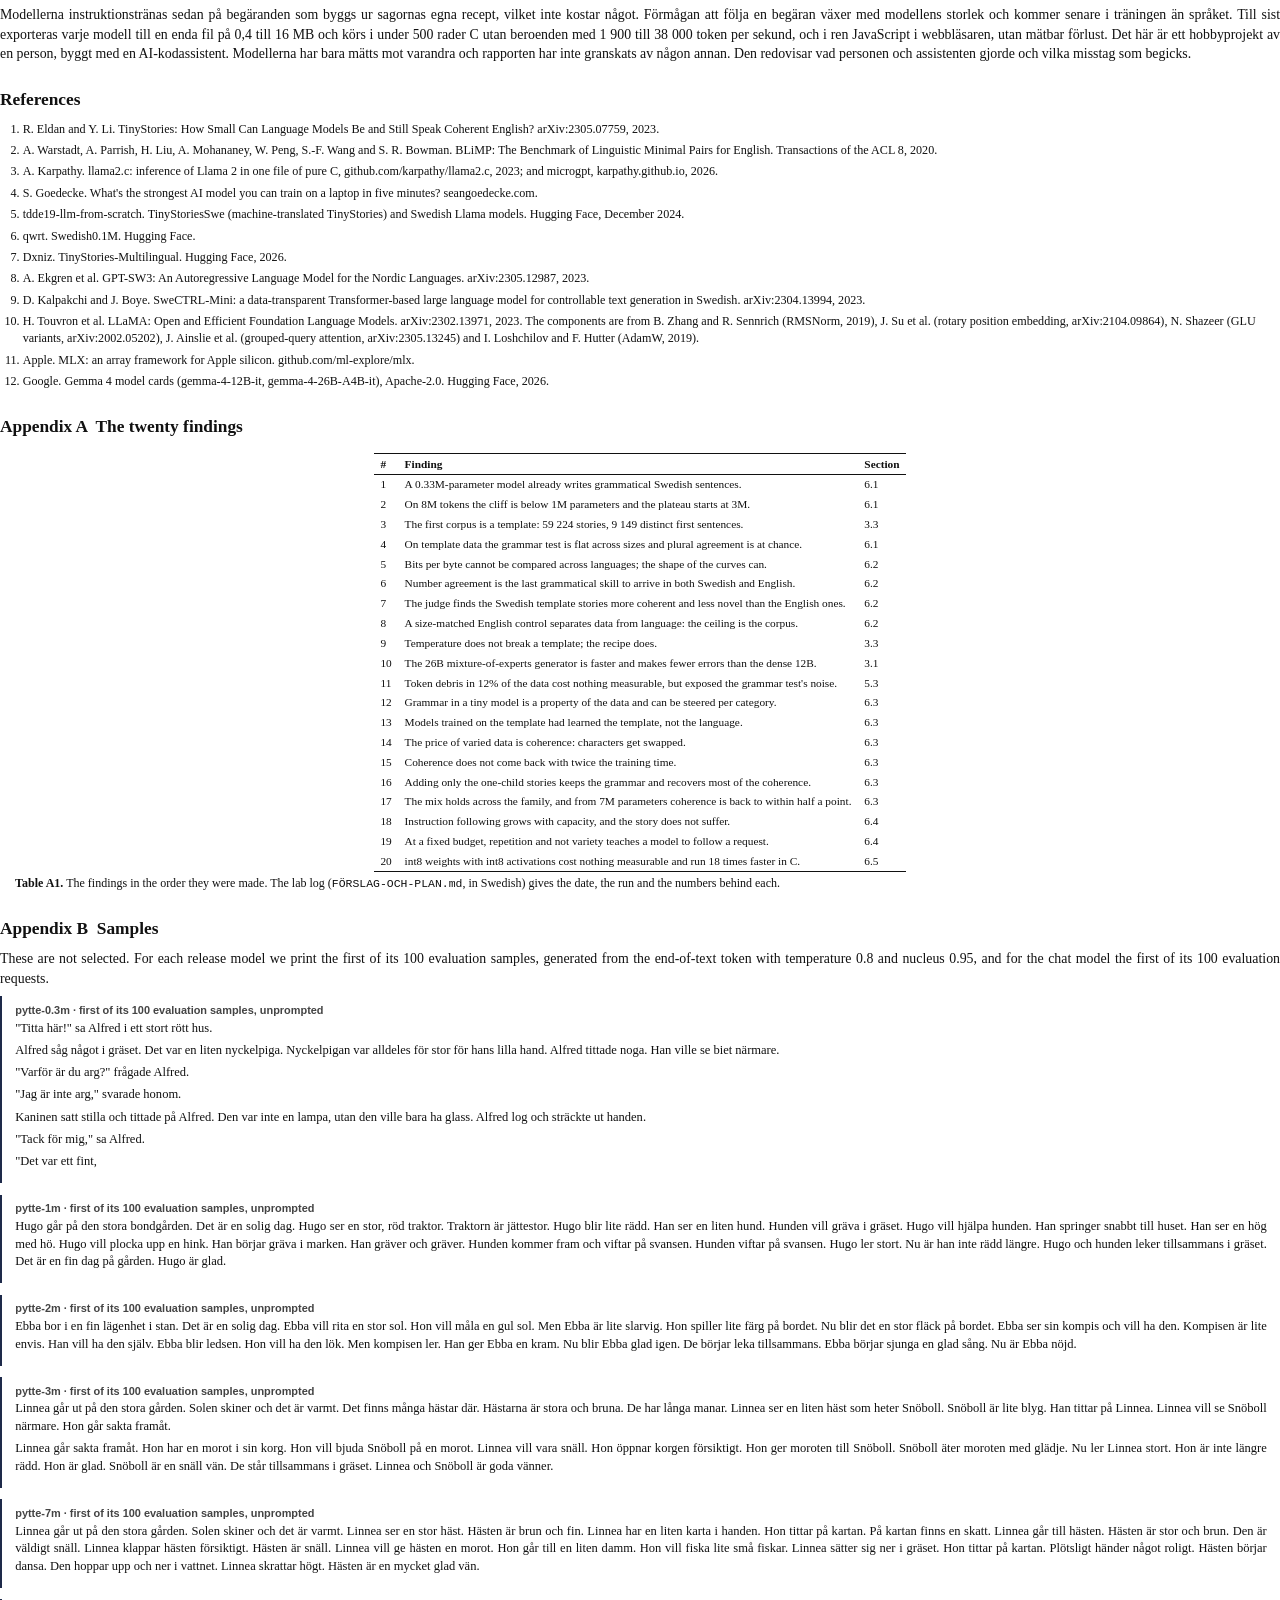
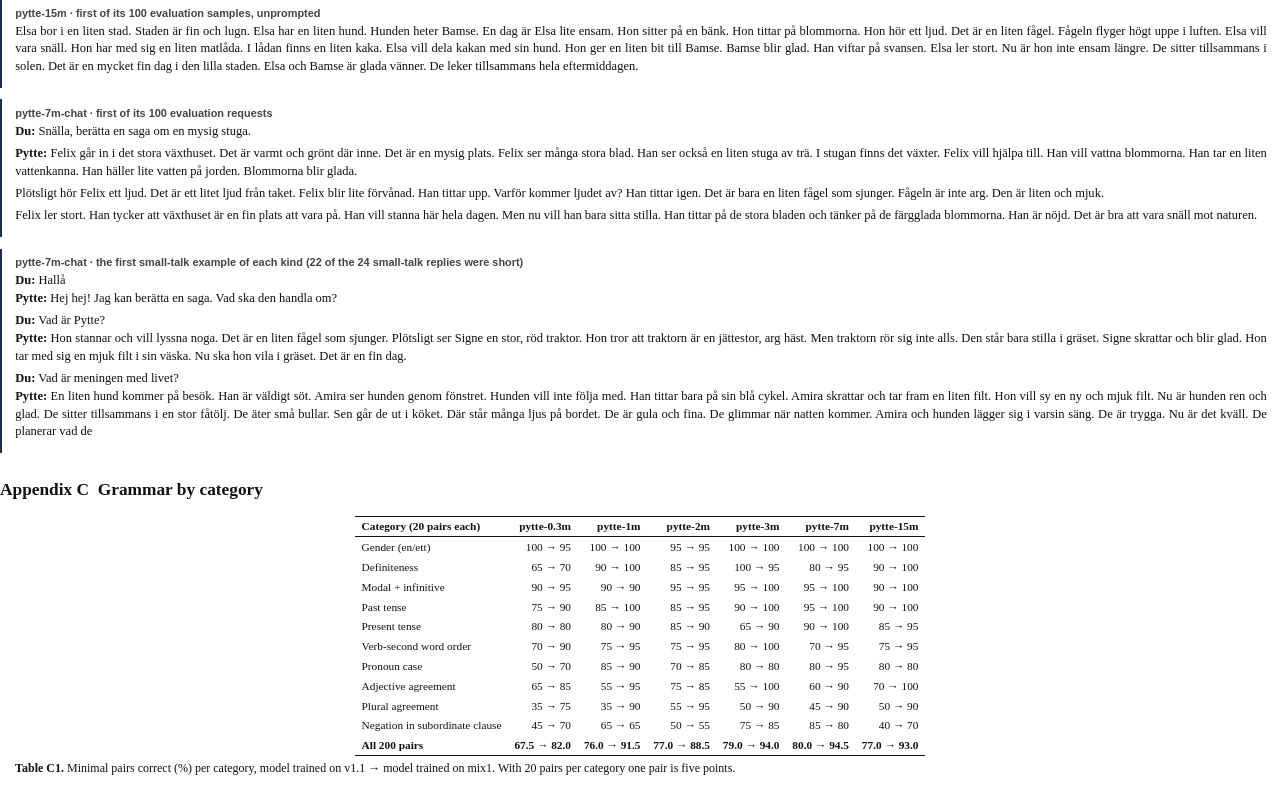
==== commit 8b9eac94: "Inuti Pytte: a page that shows what the model computes, and a corrected claim about the browser runt" ====
--- a/paper/pytte.html
+++ b/paper/pytte.html
@@ -76,7 +76,7 @@
 <li><b>The Pytte family</b>: six models from 0.33M to 15.7M parameters trained from random initialisation, their English twins on TinyStories, and a size-matched English control that separates the effect of data from the effect of language.</li>
 <li><b>A measured account of what data does to a tiny model</b>: three corpus mixes with identical budgets show that grammatical skills are acquired per category when and only when the data exhibits them, and that variety is paid for in coherence.</li>
 <li><b>Instruction tuning at zero data cost</b>: requests are synthesised from the recipes of existing stories, so the correct answer to every request is known and following can be scored automatically.</li>
-<li><b>A complete, verified deployment chain</b>: one int8 file per model, a single-file C runtime and a browser runtime that produce byte-identical text for the same seed.</li>
+<li><b>A complete deployment chain</b>: one int8 file per model, a single-file C runtime checked against the Python model, and a browser runtime that reads the same file.</li>
 <li><b>An honest record</b>: twenty findings, the noise floor of our own grammar test, the bugs we shipped and fixed, and a statement of what an AI assistant did in the work.</li>
 </ul>
 <p>We do not claim the first Swedish TinyStories. A Linköping University course published a machine-translated TinyStories and fifteen Swedish models in December 2024 [5]; that data carries no licence, so we could not reuse it. There is also a 133&nbsp;000-parameter byte-level Swedish model whose author notes that it is not very good at producing coherent text [6].</p>
@@ -314,7 +314,7 @@
 </tbody></table>
 <p class="cap"><b>Table 10.</b> Exported models on an M2 Pro. Browser figures are single measurements in Chromium, plain JavaScript on one thread, and include warm-up; the 7M figure is from a chat with history.</p>
 </div>
-<p>The browser demo is the same program again in plain JavaScript, without WebAssembly or WebGPU and without a server: it loads the same file, runs in a Web Worker, and with the same seed produces byte-for-byte the same story as <code>run.c</code>. It is roughly 35 to 90 times slower than C and still writes faster than anyone reads. Its three panels are a slider that regenerates one story at each model size from the same seed, a chat with the instruction-tuned models, and a view of the tokens and the next-token probabilities.</p>
+<p>The browser demo is the same program again in plain JavaScript, without WebAssembly or WebGPU and without a server: it loads the same file and runs in a Web Worker. With the same seed it begins the same story as <code>run.c</code>, token for token, but the two usually drift apart within a few hundred characters: of 70 stories of up to 250 tokens, 20 were identical to the end. The likely cause is that JavaScript computes in 64-bit floating point and C in 32-bit, which now and then moves a rounded activation across a threshold; we have not confirmed it. It is roughly 35 to 90 times slower than C and still writes faster than anyone reads. Its three panels are a slider that regenerates one story at each model size from the same seed, a chat with the instruction-tuned models, and a view of the tokens and the next-token probabilities.</p>
 
 <h2>7&nbsp;&nbsp;Discussion</h2>
 <p><b>What is the smallest model that writes coherent Swedish?</b> On our floor, about one million parameters: the 1.33M release model has a minimal-pair score of 91.5%, a judged coherence of 8.3 and ends 95% of its stories. It trains in eight minutes and its int8 file is 1.4 MB. A third of a million parameters is enough for grammatical Swedish sentences but not for a story. These statements are about children's-story Swedish with a few thousand distinct words; they say nothing about Swedish in general.</p>
